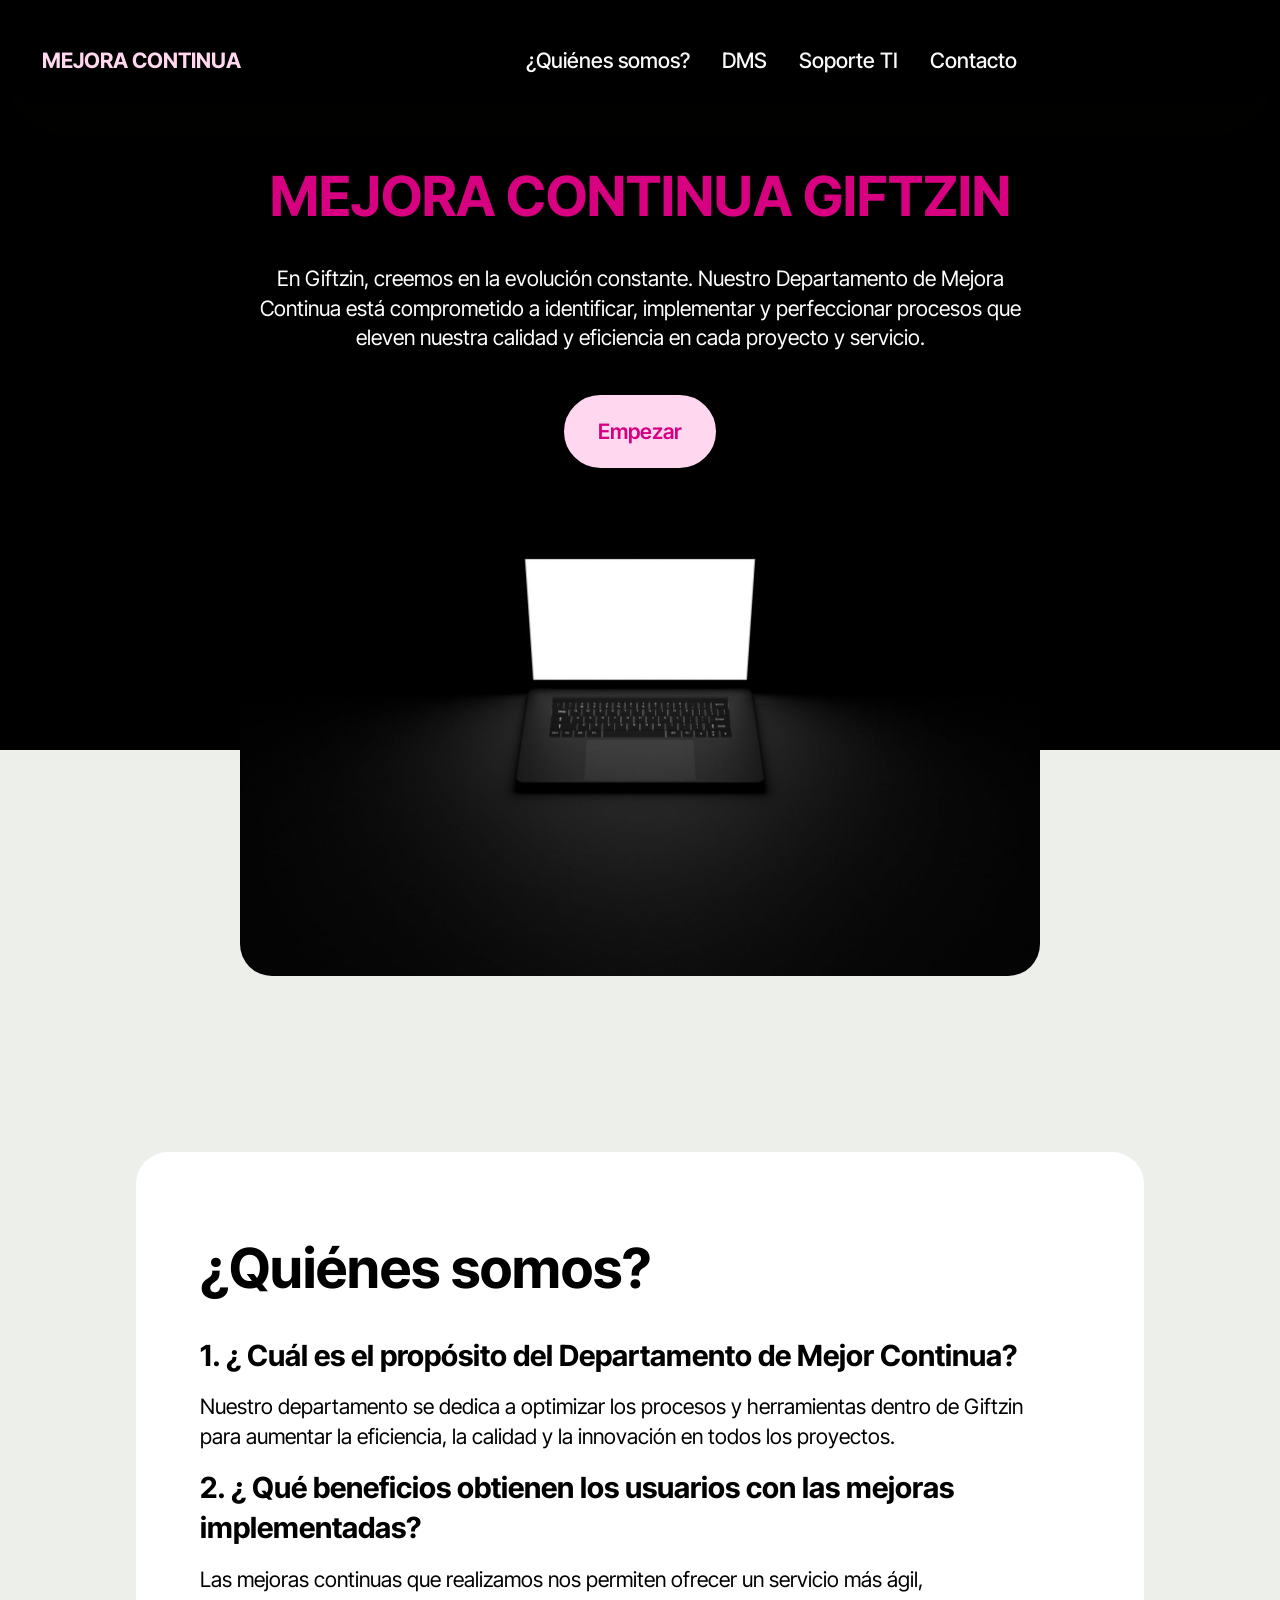
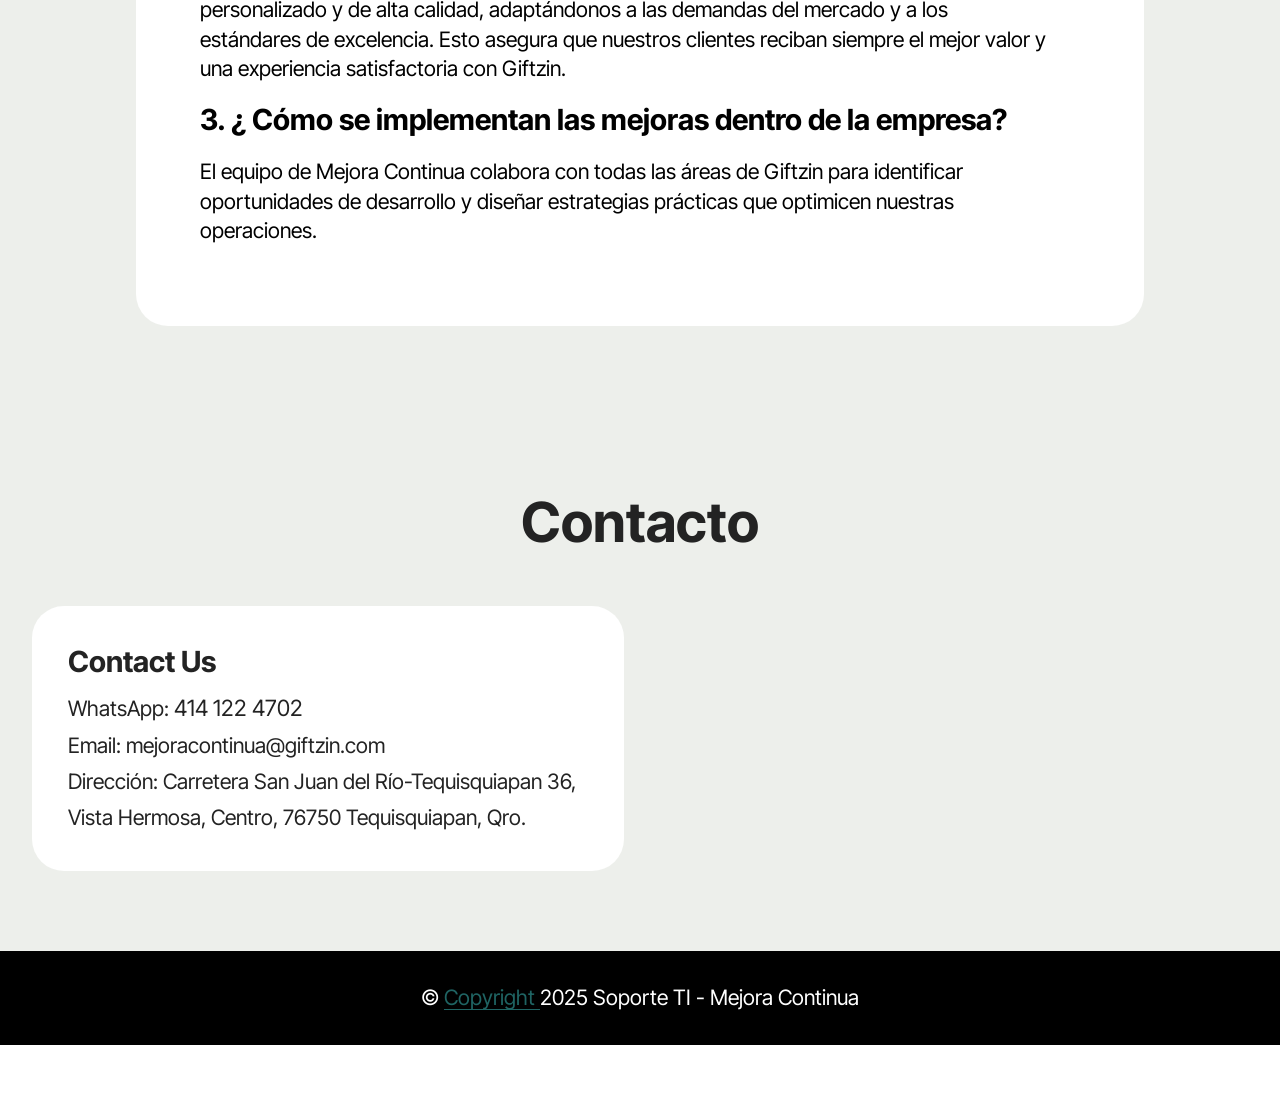
==== index.html @ eb648dbc "create github pages" ====
<!DOCTYPE html>
<html  >
<head>
  <!-- Site made with Mobirise Website Builder v5.9.18, https://mobirise.com -->
  <meta charset="UTF-8">
  <meta http-equiv="X-UA-Compatible" content="IE=edge">
  <meta name="generator" content="Mobirise v5.9.18, mobirise.com">
  <meta name="viewport" content="width=device-width, initial-scale=1, minimum-scale=1">
  <link rel="shortcut icon" href="assets/images/logos-128x128.png" type="image/x-icon">
  <meta name="description" content="">
  
  
  <title>MEJORA CONTINUA GIFTZIN</title>
  <link rel="stylesheet" href="assets/web/assets/mobirise-icons2/mobirise2.css">
  <link rel="stylesheet" href="assets/bootstrap/css/bootstrap.min.css">
  <link rel="stylesheet" href="assets/bootstrap/css/bootstrap-grid.min.css">
  <link rel="stylesheet" href="assets/bootstrap/css/bootstrap-reboot.min.css">
  <link rel="stylesheet" href="assets/animatecss/animate.css">
  <link rel="stylesheet" href="assets/dropdown/css/style.css">
  <link rel="stylesheet" href="assets/theme/css/style.css">
  <link rel="preload" href="https://fonts.googleapis.com/css?family=Inter+Tight:100,200,300,400,500,600,700,800,900,100i,200i,300i,400i,500i,600i,700i,800i,900i&display=swap" as="style" onload="this.onload=null;this.rel='stylesheet'">
  <noscript><link rel="stylesheet" href="https://fonts.googleapis.com/css?family=Inter+Tight:100,200,300,400,500,600,700,800,900,100i,200i,300i,400i,500i,600i,700i,800i,900i&display=swap"></noscript>
  <link rel="preload" as="style" href="assets/mobirise/css/mbr-additional.css?v=BAjjMp"><link rel="stylesheet" href="assets/mobirise/css/mbr-additional.css?v=BAjjMp" type="text/css">

  
  
  
</head>
<body>
  
  <section data-bs-version="5.1" class="menu menu1 cid-upVINcg5N7" once="menu" id="menu01-0">
	

	<nav class="navbar navbar-dropdown navbar-fixed-top navbar-expand-lg">
		<div class="container">
			<div class="navbar-brand">
				
				<span class="navbar-caption-wrap"><a class="navbar-caption text-secondary display-4">MEJORA CONTINUA</a></span>
			</div>
			<button class="navbar-toggler" type="button" data-toggle="collapse" data-bs-toggle="collapse" data-target="#navbarSupportedContent" data-bs-target="#navbarSupportedContent" aria-controls="navbarNavAltMarkup" aria-expanded="false" aria-label="Toggle navigation">
				<div class="hamburger">
					<span></span>
					<span></span>
					<span></span>
					<span></span>
				</div>
			</button>
			<div class="collapse navbar-collapse" id="navbarSupportedContent">
				<ul class="navbar-nav nav-dropdown nav-right" data-app-modern-menu="true"><li class="nav-item"><a class="nav-link link text-white text-primary show display-4" href="index.html#article07-n" aria-expanded="true">¿Quiénes somos?</a></li><li class="nav-item"><a class="nav-link link text-white display-4" href="https://mobiri.se" aria-expanded="false">DMS</a></li><li class="nav-item"><a class="nav-link link text-white show display-4" href="https://mobiri.se" aria-expanded="true">Soporte TI</a></li><li class="nav-item"><a class="nav-link link show text-white text-primary display-4" href="index.html#contacts02-l">Contacto</a></li></ul>
				
				
			</div>
		</div>
	</nav>
</section>

<section data-bs-version="5.1" class="header5 cid-urRnOJHcRQ" id="header05-k">
	

	
	
	<div class="topbg"></div>
	<div class="align-center container-fluid">
		<div class="row justify-content-center">
			<div class="col-md-12 content-head">
				<h1 class="mbr-section-title mbr-fonts-style mb-4 display-2"><strong>MEJORA CONTINUA GIFTZIN</strong></h1>
				<p class="mbr-text mbr-fonts-style mb-4 display-7">En Giftzin, creemos en la evolución constante. Nuestro Departamento de Mejora Continua está comprometido a identificar, implementar y perfeccionar procesos que eleven nuestra calidad y eficiencia en cada proyecto y servicio.<br></p>
				<div class="mbr-section-btn mt-3"><a class="btn btn-secondary display-7" href="https://mobiri.se">Empezar</a></div>
			</div>
		</div>
		<div class="row mt-5 justify-content-center">
			<div class="col-12 col-lg-8">
				<img src="assets/images/mbr-1604x902.jpg" alt="Mobirise Website Builder" title="">
			</div>
		</div>
	</div>
</section>

<section data-bs-version="5.1" class="article07 cid-uG0cU03Qhp" id="article07-n">
  

  
  
  <div class="container">
    <div class="row justify-content-center">
      <div class="card col-md-12 col-lg-10">
        <div class="card-wrapper">
          <h3 class="card-title mbr-fonts-style mbr-white mt-3 mb-4 display-2">
            <strong>¿Quiénes somos?</strong></h3>
          <div class="row card-box align-left">
            <div class="item features-without-image col-12">
              <div class="item-wrapper">
                <h4 class="mbr-section-subtitle mbr-fonts-style mb-3 display-5">
                  <strong>1. ¿ Cuál es el propósito del Departamento de Mejor Continua?</strong></h4>
                <p class="mbr-text mbr-fonts-style display-7">
                  Nuestro departamento se dedica a optimizar los procesos y herramientas dentro de Giftzin para aumentar la eficiencia, la calidad y la innovación en todos los proyectos.
                </p>
              </div>
            </div>
            <div class="item features-without-image col-12">
              <div class="item-wrapper">
                <h4 class="mbr-section-subtitle mbr-fonts-style mb-3 display-5">
                  <strong>2. ¿ Qué beneficios obtienen los usuarios con las mejoras implementadas?</strong></h4>
                <p class="mbr-text mbr-fonts-style display-7">
                  Las mejoras continuas que realizamos nos permiten ofrecer un servicio más ágil, personalizado y de alta calidad, adaptándonos a las demandas del mercado y a los estándares de excelencia. Esto asegura que nuestros clientes reciban siempre el mejor valor y una experiencia satisfactoria con Giftzin.
                </p>
              </div>
            </div>
            <div class="item features-without-image col-12">
              <div class="item-wrapper">
                <h4 class="mbr-section-subtitle mbr-fonts-style mb-3 display-5">
                  <strong>3. ¿ Cómo se implementan las mejoras dentro de la empresa?</strong></h4>
                <p class="mbr-text mbr-fonts-style display-7">
                  El equipo de Mejora Continua colabora con todas las áreas de Giftzin para identificar oportunidades de desarrollo y diseñar estrategias prácticas que optimicen nuestras operaciones.
                </p>
              </div>
            </div>
            
          </div>
          
        </div>
      </div>
    </div>
  </div>
</section>

<section data-bs-version="5.1" class="contacts02 map1 cid-uFVYTq3j11" id="contacts02-l">

    

    
    <div class="container">
        <div class="row justify-content-center">
            <div class="col-12 content-head">
                <div class="mbr-section-head mb-5">
                    <h3 class="mbr-section-title mbr-fonts-style align-center mb-0 display-2">
                        <strong>Contacto</strong></h3>
                    
                </div>
            </div>
        </div>
        <div class="row justify-content-center">
            <div class="card col-12 col-md-12 col-lg-6">
                <div class="card-wrapper">
                    <div class="text-wrapper">
                        <h5 class="cardTitle mbr-fonts-style mb-2 display-5">
                            <strong>Contact Us</strong>
                        </h5>
                        <ul class="list mbr-fonts-style display-7">
                            <li class="mbr-text item-wrap">WhatsApp: <span style="font-size: 1.4rem;">414 122 4702</span></li>
                            <li class="mbr-text item-wrap">Email: mejoracontinua@giftzin.com</li>
                            <li class="mbr-text item-wrap">Dirección: Carretera San Juan del Río-Tequisquiapan 36, Vista Hermosa, Centro, 76750 Tequisquiapan, Qro.</li>
                        </ul>
                    </div>
                </div>
            </div>
            <div class="map-wrapper col-md-12 col-lg-6">
                <div class="google-map"><iframe frameborder="0" style="border:0" src="https://www.google.com/maps/embed?pb=!1m18!1m12!1m3!1d3736.74459781163!2d-99.9010287!3d20.5166936!2m3!1f0!2f0!3f0!3m2!1i1024!2i768!4f13.1!3m3!1m2!1s0x85d39e021221fbdf%3A0xa423d6a7bac701ab!2sGiftzin%20Home!5e0!3m2!1ses!2smx!4v1742487984937!5m2!1ses!2smx" allowfullscreen=""></iframe></div>
            </div>
        </div>
    </div>
</section>

<section data-bs-version="5.1" class="footer4 cid-upVTVTk653" once="footers" id="footer04-a">

    

    

    <div class="container">
        <div class="media-container-row align-center mbr-white">
            <div class="col-12">
                <p class="mbr-text mb-0 mbr-fonts-style display-7">
                    © <em><a href="https://alejandronetaleex.github.io/" class="text-primary" target="_blank">Copyright </a></em>2025 Soporte TI - Mejora Continua</p>
            </div>
        </div>
    </div>
</section><section class="display-7" style="padding: 0;align-items: center;justify-content: center;flex-wrap: wrap;    align-content: center;display: flex;position: relative;height: 4rem;"><a href="https://mobiri.se/3147832" style="flex: 1 1;height: 4rem;position: absolute;width: 100%;z-index: 1;"><img alt="" style="height: 4rem;" src="[data-uri]"></a><p style="margin: 0;text-align: center;" class="display-7">&#8204;</p><a style="z-index:1" href="https://mobirise.com"> Website Building Software</a></section><script src="assets/bootstrap/js/bootstrap.bundle.min.js"></script>  <script src="assets/smoothscroll/smooth-scroll.js"></script>  <script src="assets/ytplayer/index.js"></script>  <script src="assets/dropdown/js/navbar-dropdown.js"></script>  <script src="assets/theme/js/script.js"></script>  
  
  
 <div id="scrollToTop" class="scrollToTop mbr-arrow-up"><a style="text-align: center;"><i class="mbr-arrow-up-icon mbr-arrow-up-icon-cm cm-icon cm-icon-smallarrow-up"></i></a></div>
    <input name="animation" type="hidden">
  </body>
</html>
---- assets/web/assets/mobirise-icons2/mobirise2.css ----
@font-face {
  font-family: 'Moririse2';
  font-display: swap;
  src:  url('mobirise2.eot?f2bix4');
  src:  url('mobirise2.eot?f2bix4#iefix') format('embedded-opentype'),
    url('mobirise2.ttf?f2bix4') format('truetype'),
    url('mobirise2.woff?f2bix4') format('woff'),
    url('mobirise2.svg?f2bix4#mobirise2') format('svg');
  font-weight: normal;
  font-style: normal;
}

[class^="mobi-"], [class*=" mobi-"] {
  /* use !important to prevent issues with browser extensions that change fonts */
  font-family: 'Moririse2' !important;
  speak: none;
  font-style: normal;
  font-weight: normal;
  font-variant: normal;
  text-transform: none;
  line-height: 1;

  /* Better Font Rendering =========== */
  -webkit-font-smoothing: antialiased;
  -moz-osx-font-smoothing: grayscale;
}

.mobi-mbri-add-submenu:before {
  content: "\e900";
}
.mobi-mbri-alert:before {
  content: "\e901";
}
.mobi-mbri-align-center:before {
  content: "\e902";
}
.mobi-mbri-align-justify:before {
  content: "\e903";
}
.mobi-mbri-align-left:before {
  content: "\e904";
}
.mobi-mbri-align-right:before {
  content: "\e905";
}
.mobi-mbri-android:before {
  content: "\e906";
}
.mobi-mbri-apple:before {
  content: "\e907";
}
.mobi-mbri-arrow-down:before {
  content: "\e908";
}
.mobi-mbri-arrow-next:before {
  content: "\e909";
}
.mobi-mbri-arrow-prev:before {
  content: "\e90a";
}
.mobi-mbri-arrow-up:before {
  content: "\e90b";
}
.mobi-mbri-bold:before {
  content: "\e90c";
}
.mobi-mbri-bookmark:before {
  content: "\e90d";
}
.mobi-mbri-bootstrap:before {
  content: "\e90e";
}
.mobi-mbri-briefcase:before {
  content: "\e90f";
}
.mobi-mbri-browse:before {
  content: "\e910";
}
.mobi-mbri-bulleted-list:before {
  content: "\e911";
}
.mobi-mbri-calendar:before {
  content: "\e912";
}
.mobi-mbri-camera:before {
  content: "\e913";
}
.mobi-mbri-cart-add:before {
  content: "\e914";
}
.mobi-mbri-cart-full:before {
  content: "\e915";
}
.mobi-mbri-cash:before {
  content: "\e916";
}
.mobi-mbri-change-style:before {
  content: "\e917";
}
.mobi-mbri-chat:before {
  content: "\e918";
}
.mobi-mbri-clock:before {
  content: "\e919";
}
.mobi-mbri-close:before {
  content: "\e91a";
}
.mobi-mbri-cloud:before {
  content: "\e91b";
}
.mobi-mbri-code:before {
  content: "\e91c";
}
.mobi-mbri-contact-form:before {
  content: "\e91d";
}
.mobi-mbri-credit-card:before {
  content: "\e91e";
}
.mobi-mbri-cursor-click:before {
  content: "\e91f";
}
.mobi-mbri-cust-feedback:before {
  content: "\e920";
}
.mobi-mbri-database:before {
  content: "\e921";
}
.mobi-mbri-delivery:before {
  content: "\e922";
}
.mobi-mbri-desktop:before {
  content: "\e923";
}
.mobi-mbri-devices:before {
  content: "\e924";
}
.mobi-mbri-down:before {
  content: "\e925";
}
.mobi-mbri-download-2:before {
  content: "\e926";
}
.mobi-mbri-download:before {
  content: "\e927";
}
.mobi-mbri-drag-n-drop-2:before {
  content: "\e928";
}
.mobi-mbri-drag-n-drop:before {
  content: "\e929";
}
.mobi-mbri-edit-2:before {
  content: "\e92a";
}
.mobi-mbri-edit:before {
  content: "\e92b";
}
.mobi-mbri-error:before {
  content: "\e92c";
}
.mobi-mbri-extension:before {
  content: "\e92d";
}
.mobi-mbri-features:before {
  content: "\e92e";
}
.mobi-mbri-file:before {
  content: "\e92f";
}
.mobi-mbri-flag:before {
  content: "\e930";
}
.mobi-mbri-folder:before {
  content: "\e931";
}
.mobi-mbri-gift:before {
  content: "\e932";
}
.mobi-mbri-github:before {
  content: "\e933";
}
.mobi-mbri-globe-2:before {
  content: "\e934";
}
.mobi-mbri-globe:before {
  content: "\e935";
}
.mobi-mbri-growing-chart:before {
  content: "\e936";
}
.mobi-mbri-hearth:before {
  content: "\e937";
}
.mobi-mbri-help:before {
  content: "\e938";
}
.mobi-mbri-home:before {
  content: "\e939";
}
.mobi-mbri-hot-cup:before {
  content: "\e93a";
}
.mobi-mbri-idea:before {
  content: "\e93b";
}
.mobi-mbri-image-gallery:before {
  content: "\e93c";
}
.mobi-mbri-image-slider:before {
  content: "\e93d";
}
.mobi-mbri-info:before {
  content: "\e93e";
}
.mobi-mbri-italic:before {
  content: "\e93f";
}
.mobi-mbri-key:before {
  content: "\e940";
}
.mobi-mbri-laptop:before {
  content: "\e941";
}
.mobi-mbri-layers:before {
  content: "\e942";
}
.mobi-mbri-left-right:before {
  content: "\e943";
}
.mobi-mbri-left:before {
  content: "\e944";
}
.mobi-mbri-letter:before {
  content: "\e945";
}
.mobi-mbri-like:before {
  content: "\e946";
}
.mobi-mbri-link:before {
  content: "\e947";
}
.mobi-mbri-lock:before {
  content: "\e948";
}
.mobi-mbri-login:before {
  content: "\e949";
}
.mobi-mbri-logout:before {
  content: "\e94a";
}
.mobi-mbri-magic-stick:before {
  content: "\e94b";
}
.mobi-mbri-map-pin:before {
  content: "\e94c";
}
.mobi-mbri-menu:before {
  content: "\e94d";
}
.mobi-mbri-mobile-2:before {
  content: "\e94e";
}
.mobi-mbri-mobile-horizontal:before {
  content: "\e94f";
}
.mobi-mbri-mobile:before {
  content: "\e950";
}
.mobi-mbri-mobirise:before {
  content: "\e951";
}
.mobi-mbri-more-horizontal:before {
  content: "\e952";
}
.mobi-mbri-more-vertical:before {
  content: "\e953";
}
.mobi-mbri-music:before {
  content: "\e954";
}
.mobi-mbri-new-file:before {
  content: "\e955";
}
.mobi-mbri-numbered-list:before {
  content: "\e956";
}
.mobi-mbri-opened-folder:before {
  content: "\e957";
}
.mobi-mbri-pages:before {
  content: "\e958";
}
.mobi-mbri-paper-plane:before {
  content: "\e959";
}
.mobi-mbri-paperclip:before {
  content: "\e95a";
}
.mobi-mbri-phone:before {
  content: "\e95b";
}
.mobi-mbri-photo:before {
  content: "\e95c";
}
.mobi-mbri-photos:before {
  content: "\e95d";
}
.mobi-mbri-pin:before {
  content: "\e95e";
}
.mobi-mbri-play:before {
  content: "\e95f";
}
.mobi-mbri-plus:before {
  content: "\e960";
}
.mobi-mbri-preview:before {
  content: "\e961";
}
.mobi-mbri-print:before {
  content: "\e962";
}
.mobi-mbri-protect:before {
  content: "\e963";
}
.mobi-mbri-question:before {
  content: "\e964";
}
.mobi-mbri-quote-left:before {
  content: "\e965";
}
.mobi-mbri-quote-right:before {
  content: "\e966";
}
.mobi-mbri-redo:before {
  content: "\e967";
}
.mobi-mbri-refresh:before {
  content: "\e968";
}
.mobi-mbri-responsive-2:before {
  content: "\e969";
}
.mobi-mbri-responsive:before {
  content: "\e96a";
}
.mobi-mbri-right:before {
  content: "\e96b";
}
.mobi-mbri-rocket:before {
  content: "\e96c";
}
.mobi-mbri-sad-face:before {
  content: "\e96d";
}
.mobi-mbri-sale:before {
  content: "\e96e";
}
.mobi-mbri-save:before {
  content: "\e96f";
}
.mobi-mbri-search:before {
  content: "\e970";
}
.mobi-mbri-setting-2:before {
  content: "\e971";
}
.mobi-mbri-setting-3:before {
  content: "\e972";
}
.mobi-mbri-setting:before {
  content: "\e973";
}
.mobi-mbri-share:before {
  content: "\e974";
}
.mobi-mbri-shopping-bag:before {
  content: "\e975";
}
.mobi-mbri-shopping-basket:before {
  content: "\e976";
}
.mobi-mbri-shopping-cart:before {
  content: "\e977";
}
.mobi-mbri-sites:before {
  content: "\e978";
}
.mobi-mbri-smile-face:before {
  content: "\e979";
}
.mobi-mbri-speed:before {
  content: "\e97a";
}
.mobi-mbri-star:before {
  content: "\e97b";
}
.mobi-mbri-success:before {
  content: "\e97c";
}
.mobi-mbri-sun:before {
  content: "\e97d";
}
.mobi-mbri-sun2:before {
  content: "\e97e";
}
.mobi-mbri-tablet-vertical:before {
  content: "\e97f";
}
.mobi-mbri-tablet:before {
  content: "\e980";
}
.mobi-mbri-target:before {
  content: "\e981";
}
.mobi-mbri-timer:before {
  content: "\e982";
}
.mobi-mbri-to-ftp:before {
  content: "\e983";
}
.mobi-mbri-to-local-drive:before {
  content: "\e984";
}
.mobi-mbri-touch-swipe:before {
  content: "\e985";
}
.mobi-mbri-touch:before {
  content: "\e986";
}
.mobi-mbri-trash:before {
  content: "\e987";
}
.mobi-mbri-underline:before {
  content: "\e988";
}
.mobi-mbri-undo:before {
  content: "\e989";
}
.mobi-mbri-unlink:before {
  content: "\e98a";
}
.mobi-mbri-unlock:before {
  content: "\e98b";
}
.mobi-mbri-up-down:before {
  content: "\e98c";
}
.mobi-mbri-up:before {
  content: "\e98d";
}
.mobi-mbri-update:before {
  content: "\e98e";
}
.mobi-mbri-upload-2:before {
  content: "\e98f";
}
.mobi-mbri-upload:before {
  content: "\e990";
}
.mobi-mbri-user-2:before {
  content: "\e991";
}
.mobi-mbri-user:before {
  content: "\e992";
}
.mobi-mbri-users:before {
  content: "\e993";
}
.mobi-mbri-video-play:before {
  content: "\e994";
}
.mobi-mbri-video:before {
  content: "\e995";
}
.mobi-mbri-watch:before {
  content: "\e996";
}
.mobi-mbri-website-theme-2:before {
  content: "\e997";
}
.mobi-mbri-website-theme:before {
  content: "\e998";
}
.mobi-mbri-wifi:before {
  content: "\e999";
}
.mobi-mbri-windows:before {
  content: "\e99a";
}
.mobi-mbri-zoom-in:before {
  content: "\e99b";
}
.mobi-mbri-zoom-out:before {
  content: "\e99c";
}
---- assets/dropdown/css/style.css ----
.navbar-dropdown {
  left: 0;
  padding: 0;
  position: absolute;
  right: 0;
  top: 0;
  transition: all 0.45s ease;
  z-index: 1030;
  background: #282828; }
  .navbar-dropdown .navbar-logo {
    margin-right: 0.8rem;
    transition: margin 0.3s ease-in-out;
    vertical-align: middle; }
    .navbar-dropdown .navbar-logo img {
      height: 3.125rem;
      transition: all 0.3s ease-in-out; }
    .navbar-dropdown .navbar-logo.mbr-iconfont {
      font-size: 3.125rem;
      line-height: 3.125rem; }
  .navbar-dropdown .navbar-caption {
    font-weight: 700;
    white-space: normal;
    vertical-align: -4px;
    line-height: 3.125rem !important; }
    .navbar-dropdown .navbar-caption, .navbar-dropdown .navbar-caption:hover {
      color: inherit;
      text-decoration: none; }
  .navbar-dropdown .mbr-iconfont + .navbar-caption {
    vertical-align: -1px; }
  .navbar-dropdown.navbar-fixed-top {
    position: fixed; }
  .navbar-dropdown .navbar-brand span {
    vertical-align: -4px; }
  .navbar-dropdown.bg-color.transparent {
    background: none; }
  .navbar-dropdown.navbar-short .navbar-brand {
    padding: 0.625rem 0; }
    .navbar-dropdown.navbar-short .navbar-brand span {
      vertical-align: -1px; }
  .navbar-dropdown.navbar-short .navbar-caption {
    line-height: 2.375rem !important;
    vertical-align: -2px; }
  .navbar-dropdown.navbar-short .navbar-logo {
    margin-right: 0.5rem; }
    .navbar-dropdown.navbar-short .navbar-logo img {
      height: 2.375rem; }
    .navbar-dropdown.navbar-short .navbar-logo.mbr-iconfont {
      font-size: 2.375rem;
      line-height: 2.375rem; }
  .navbar-dropdown.navbar-short .mbr-table-cell {
    height: 3.625rem; }
  .navbar-dropdown .navbar-close {
    left: 0.6875rem;
    position: fixed;
    top: 0.75rem;
    z-index: 1000; }
  .navbar-dropdown .hamburger-icon {
    content: "";
    display: inline-block;
    vertical-align: middle;
    width: 16px;
    -webkit-box-shadow: 0 -6px 0 1px #282828,0 0 0 1px #282828,0 6px 0 1px #282828;
    -moz-box-shadow: 0 -6px 0 1px #282828,0 0 0 1px #282828,0 6px 0 1px #282828;
    box-shadow: 0 -6px 0 1px #282828,0 0 0 1px #282828,0 6px 0 1px #282828; }

.dropdown-menu .dropdown-toggle[data-toggle="dropdown-submenu"]::after {
  border-bottom: 0.35em solid transparent;
  border-left: 0.35em solid;
  border-right: 0;
  border-top: 0.35em solid transparent;
  margin-left: 0.3rem; }

.dropdown-menu .dropdown-item:focus {
  outline: 0; }

.nav-dropdown {
  font-size: 0.75rem;
  font-weight: 500;
  height: auto !important; }
  .nav-dropdown .nav-btn {
    padding-left: 1rem; }
  .nav-dropdown .link {
    margin: .667em 1.667em;
    font-weight: 500;
    padding: 0;
    transition: color .2s ease-in-out; }
    .nav-dropdown .link.dropdown-toggle {
      margin-right: 2.583em; }
      .nav-dropdown .link.dropdown-toggle::after {
        margin-left: .25rem;
        border-top: 0.35em solid;
        border-right: 0.35em solid transparent;
        border-left: 0.35em solid transparent;
        border-bottom: 0; }
      .nav-dropdown .link.dropdown-toggle[aria-expanded="true"] {
        margin: 0;
        padding: 0.667em 3.263em  0.667em 1.667em; }
  .nav-dropdown .link::after,
  .nav-dropdown .dropdown-item::after {
    color: inherit; }
  .nav-dropdown .btn {
    font-size: 0.75rem;
    font-weight: 700;
    letter-spacing: 0;
    margin-bottom: 0;
    padding-left: 1.25rem;
    padding-right: 1.25rem; }
  .nav-dropdown .dropdown-menu {
    border-radius: 0;
    border: 0;
    left: 0;
    margin: 0;
    padding-bottom: 1.25rem;
    padding-top: 1.25rem;
    position: relative; }
  .nav-dropdown .dropdown-submenu {
    margin-left: 0.125rem;
    top: 0; }
  .nav-dropdown .dropdown-item {
    font-weight: 500;
    line-height: 2;
    padding: 0.3846em 4.615em 0.3846em 1.5385em;
    position: relative;
    transition: color .2s ease-in-out, background-color .2s ease-in-out; }
    .nav-dropdown .dropdown-item::after {
      margin-top: -0.3077em;
      position: absolute;
      right: 1.1538em;
      top: 50%; }
    .nav-dropdown .dropdown-item:focus, .nav-dropdown .dropdown-item:hover {
      background: none; }

@media (max-width: 767px) {
  .nav-dropdown.navbar-toggleable-sm {
    bottom: 0;
    display: none;
    left: 0;
    overflow-x: hidden;
    position: fixed;
    top: 0;
    transform: translateX(-100%);
    -ms-transform: translateX(-100%);
    -webkit-transform: translateX(-100%);
    width: 18.75rem;
    z-index: 999; } }
.nav-dropdown.navbar-toggleable-xl {
  bottom: 0;
  display: none;
  left: 0;
  overflow-x: hidden;
  position: fixed;
  top: 0;
  transform: translateX(-100%);
  -ms-transform: translateX(-100%);
  -webkit-transform: translateX(-100%);
  width: 18.75rem;
  z-index: 999; }

.nav-dropdown-sm {
  display: block !important;
  overflow-x: hidden;
  overflow: auto;
  padding-top: 3.875rem; }
  .nav-dropdown-sm::after {
    content: "";
    display: block;
    height: 3rem;
    width: 100%; }
  .nav-dropdown-sm.collapse.in ~ .navbar-close {
    display: block !important; }
  .nav-dropdown-sm.collapsing, .nav-dropdown-sm.collapse.in {
    transform: translateX(0);
    -ms-transform: translateX(0);
    -webkit-transform: translateX(0);
    transition: all 0.25s ease-out;
    -webkit-transition: all 0.25s ease-out;
    background: #282828; }
  .nav-dropdown-sm.collapsing[aria-expanded="false"] {
    transform: translateX(-100%);
    -ms-transform: translateX(-100%);
    -webkit-transform: translateX(-100%); }
  .nav-dropdown-sm .nav-item {
    display: block;
    margin-left: 0 !important;
    padding-left: 0; }
  .nav-dropdown-sm .link,
  .nav-dropdown-sm .dropdown-item {
    border-top: 1px dotted rgba(255, 255, 255, 0.1);
    font-size: 0.8125rem;
    line-height: 1.6;
    margin: 0 !important;
    padding: 0.875rem 2.4rem 0.875rem 1.5625rem !important;
    position: relative;
    white-space: normal; }
    .nav-dropdown-sm .link:focus, .nav-dropdown-sm .link:hover,
    .nav-dropdown-sm .dropdown-item:focus,
    .nav-dropdown-sm .dropdown-item:hover {
      background: rgba(0, 0, 0, 0.2) !important;
      color: #c0a375; }
  .nav-dropdown-sm .nav-btn {
    position: relative;
    padding: 1.5625rem 1.5625rem 0 1.5625rem; }
    .nav-dropdown-sm .nav-btn::before {
      border-top: 1px dotted rgba(255, 255, 255, 0.1);
      content: "";
      left: 0;
      position: absolute;
      top: 0;
      width: 100%; }
    .nav-dropdown-sm .nav-btn + .nav-btn {
      padding-top: 0.625rem; }
      .nav-dropdown-sm .nav-btn + .nav-btn::before {
        display: none; }
  .nav-dropdown-sm .btn {
    padding: 0.625rem 0; }
  .nav-dropdown-sm .dropdown-toggle[data-toggle="dropdown-submenu"]::after {
    margin-left: .25rem;
    border-top: 0.35em solid;
    border-right: 0.35em solid transparent;
    border-left: 0.35em solid transparent;
    border-bottom: 0; }
  .nav-dropdown-sm .dropdown-toggle[data-toggle="dropdown-submenu"][aria-expanded="true"]::after {
    border-top: 0;
    border-right: 0.35em solid transparent;
    border-left: 0.35em solid transparent;
    border-bottom: 0.35em solid; }
  .nav-dropdown-sm .dropdown-menu {
    margin: 0;
    padding: 0;
    position: relative;
    top: 0;
    left: 0;
    width: 100%;
    border: 0;
    float: none;
    border-radius: 0;
    background: none; }
  .nav-dropdown-sm .dropdown-submenu {
    left: 100%;
    margin-left: 0.125rem;
    margin-top: -1.25rem;
    top: 0; }

.navbar-toggleable-sm .nav-dropdown .dropdown-menu {
  position: absolute; }

.navbar-toggleable-sm .nav-dropdown .dropdown-submenu {
  left: 100%;
  margin-left: 0.125rem;
  margin-top: -1.25rem;
  top: 0; }

.navbar-toggleable-sm.opened .nav-dropdown .dropdown-menu {
  position: relative; }

.navbar-toggleable-sm.opened .nav-dropdown .dropdown-submenu {
  left: 0;
  margin-left: 00rem;
  margin-top: 0rem;
  top: 0; }

.is-builder .nav-dropdown.collapsing {
  transition: none !important; }
---- assets/theme/css/style.css ----
@charset "UTF-8";
section {
  background-color: #ffffff;
}

body {
  font-style: normal;
  line-height: 1.5;
  font-weight: 400;
  color: #232323;
  position: relative;
}

button {
  background-color: transparent;
  border-color: transparent;
}

.embla__button,
.carousel-control {
  background-color: #edefea !important;
  opacity: 0.8 !important;
  color: #464845 !important;
  border-color: #edefea !important;
}

.carousel .close,
.modalWindow .close {
  background-color: #edefea !important;
  color: #464845 !important;
  border-color: #edefea !important;
  opacity: 0.8 !important;
}

.carousel .close:hover,
.modalWindow .close:hover {
  opacity: 1 !important;
}

.carousel-indicators li {
  background-color: #edefea !important;
  border: 2px solid #464845 !important;
}

.carousel-indicators li:hover,
.carousel-indicators li:active {
  opacity: 0.8 !important;
}

.embla__button:hover,
.carousel-control:hover {
  background-color: #edefea !important;
  opacity: 1 !important;
}

.modalWindow-video-container {
  height: 80%;
}

section,
.container,
.container-fluid {
  position: relative;
  word-wrap: break-word;
}

a.mbr-iconfont:hover {
  text-decoration: none;
}

.article .lead p,
.article .lead ul,
.article .lead ol,
.article .lead pre,
.article .lead blockquote {
  margin-bottom: 0;
}

a {
  font-style: normal;
  font-weight: 400;
  cursor: pointer;
}
a, a:hover {
  text-decoration: none;
}

.mbr-section-title {
  font-style: normal;
  line-height: 1.3;
}

.mbr-section-subtitle {
  line-height: 1.3;
}

.mbr-text {
  font-style: normal;
  line-height: 1.7;
}

h1,
h2,
h3,
h4,
h5,
h6,
.display-1,
.display-2,
.display-4,
.display-5,
.display-7,
span,
p,
a {
  line-height: 1;
  word-break: break-word;
  word-wrap: break-word;
  font-weight: 400;
}

b,
strong {
  font-weight: bold;
}

input:-webkit-autofill, input:-webkit-autofill:hover, input:-webkit-autofill:focus, input:-webkit-autofill:active {
  transition-delay: 9999s;
  -webkit-transition-property: background-color, color;
  transition-property: background-color, color;
}

textarea[type=hidden] {
  display: none;
}

section {
  background-position: 50% 50%;
  background-repeat: no-repeat;
  background-size: cover;
}
section .mbr-background-video,
section .mbr-background-video-preview {
  position: absolute;
  bottom: 0;
  left: 0;
  right: 0;
  top: 0;
}

.hidden {
  visibility: hidden;
}

.mbr-z-index20 {
  z-index: 20;
}

/*! Base colors */
.mbr-white {
  color: #ffffff;
}

.mbr-black {
  color: #111111;
}

.mbr-bg-white {
  background-color: #ffffff;
}

.mbr-bg-black {
  background-color: #000000;
}

/*! Text-aligns */
.align-left {
  text-align: left;
}

.align-center {
  text-align: center;
}

.align-right {
  text-align: right;
}

/*! Font-weight  */
.mbr-light {
  font-weight: 300;
}

.mbr-regular {
  font-weight: 400;
}

.mbr-semibold {
  font-weight: 500;
}

.mbr-bold {
  font-weight: 700;
}

/*! Media  */
.media-content {
  flex-basis: 100%;
}

.media-container-row {
  display: flex;
  flex-direction: row;
  flex-wrap: wrap;
  justify-content: center;
  align-content: center;
  align-items: start;
}
.media-container-row .media-size-item {
  width: 400px;
}

.media-container-column {
  display: flex;
  flex-direction: column;
  flex-wrap: wrap;
  justify-content: center;
  align-content: center;
  align-items: stretch;
}
.media-container-column > * {
  width: 100%;
}

@media (min-width: 992px) {
  .media-container-row {
    flex-wrap: nowrap;
  }
}
figure {
  margin-bottom: 0;
  overflow: hidden;
}

figure[mbr-media-size] {
  transition: width 0.1s;
}

img,
iframe {
  display: block;
  width: 100%;
}

.card {
  background-color: transparent;
  border: none;
}

.card-box {
  width: 100%;
}

.card-img {
  text-align: center;
  flex-shrink: 0;
  -webkit-flex-shrink: 0;
}

.media {
  max-width: 100%;
  margin: 0 auto;
}

.mbr-figure {
  align-self: center;
}

.media-container > div {
  max-width: 100%;
}

.mbr-figure img,
.card-img img {
  width: 100%;
}

@media (max-width: 991px) {
  .media-size-item {
    width: auto !important;
  }
  .media {
    width: auto;
  }
  .mbr-figure {
    width: 100% !important;
  }
}
/*! Buttons */
.mbr-section-btn {
  margin-left: -0.6rem;
  margin-right: -0.6rem;
  font-size: 0;
}

.btn {
  font-weight: 600;
  border-width: 1px;
  font-style: normal;
  margin: 0.6rem 0.6rem;
  white-space: normal;
  transition: all 0.2s ease-in-out;
  display: inline-flex;
  align-items: center;
  justify-content: center;
  word-break: break-word;
}

.btn-sm {
  font-weight: 600;
  letter-spacing: 0px;
  transition: all 0.3s ease-in-out;
}

.btn-md {
  font-weight: 600;
  letter-spacing: 0px;
  transition: all 0.3s ease-in-out;
}

.btn-lg {
  font-weight: 600;
  letter-spacing: 0px;
  transition: all 0.3s ease-in-out;
}

.btn-form {
  margin: 0;
}
.btn-form:hover {
  cursor: pointer;
}

nav .mbr-section-btn {
  margin-left: 0rem;
  margin-right: 0rem;
}

/*! Btn icon margin */
.btn .mbr-iconfont,
.btn.btn-sm .mbr-iconfont {
  order: 1;
  cursor: pointer;
  margin-left: 0.5rem;
  vertical-align: sub;
}

.btn.btn-md .mbr-iconfont,
.btn.btn-md .mbr-iconfont {
  margin-left: 0.8rem;
}

.mbr-regular {
  font-weight: 400;
}

.mbr-semibold {
  font-weight: 500;
}

.mbr-bold {
  font-weight: 700;
}

[type=submit] {
  -webkit-appearance: none;
}

/*! Full-screen */
.mbr-fullscreen .mbr-overlay {
  min-height: 100vh;
}

.mbr-fullscreen {
  display: flex;
  display: -moz-flex;
  display: -ms-flex;
  display: -o-flex;
  align-items: center;
  min-height: 100vh;
  padding-top: 3rem;
  padding-bottom: 3rem;
}

/*! Map */
.map {
  height: 25rem;
  position: relative;
}
.map iframe {
  width: 100%;
  height: 100%;
}

/*! Scroll to top arrow */
.mbr-arrow-up {
  bottom: 25px;
  right: 90px;
  position: fixed;
  text-align: right;
  z-index: 5000;
  color: #ffffff;
  font-size: 22px;
}

.mbr-arrow-up a {
  background: rgba(0, 0, 0, 0.2);
  border-radius: 50%;
  color: #fff;
  display: inline-block;
  height: 60px;
  width: 60px;
  border: 2px solid #fff;
  outline-style: none !important;
  position: relative;
  text-decoration: none;
  transition: all 0.3s ease-in-out;
  cursor: pointer;
  text-align: center;
}
.mbr-arrow-up a:hover {
  background-color: rgba(0, 0, 0, 0.4);
}
.mbr-arrow-up a i {
  line-height: 60px;
}

.mbr-arrow-up-icon {
  display: block;
  color: #fff;
}

.mbr-arrow-up-icon::before {
  content: "›";
  display: inline-block;
  font-family: serif;
  font-size: 22px;
  line-height: 1;
  font-style: normal;
  position: relative;
  top: 6px;
  left: -4px;
  transform: rotate(-90deg);
}

/*! Arrow Down */
.mbr-arrow {
  position: absolute;
  bottom: 45px;
  left: 50%;
  width: 60px;
  height: 60px;
  cursor: pointer;
  background-color: rgba(80, 80, 80, 0.5);
  border-radius: 50%;
  transform: translateX(-50%);
}
@media (max-width: 767px) {
  .mbr-arrow {
    display: none;
  }
}
.mbr-arrow > a {
  display: inline-block;
  text-decoration: none;
  outline-style: none;
  animation: arrowdown 1.7s ease-in-out infinite;
  color: #ffffff;
}
.mbr-arrow > a > i {
  position: absolute;
  top: -2px;
  left: 15px;
  font-size: 2rem;
}

#scrollToTop a i::before {
  content: "";
  position: absolute;
  display: block;
  border-bottom: 2.5px solid #fff;
  border-left: 2.5px solid #fff;
  width: 27.8%;
  height: 27.8%;
  left: 50%;
  top: 51%;
  transform: translateY(-30%) translateX(-50%) rotate(135deg);
}

@keyframes arrowdown {
  0% {
    transform: translateY(0px);
  }
  50% {
    transform: translateY(-5px);
  }
  100% {
    transform: translateY(0px);
  }
}
@media (max-width: 500px) {
  .mbr-arrow-up {
    left: 0;
    right: 0;
    text-align: center;
  }
}
/*Gradients animation*/
@keyframes gradient-animation {
  from {
    background-position: 0% 100%;
    animation-timing-function: ease-in-out;
  }
  to {
    background-position: 100% 0%;
    animation-timing-function: ease-in-out;
  }
}
.bg-gradient {
  background-size: 200% 200%;
  animation: gradient-animation 5s infinite alternate;
  -webkit-animation: gradient-animation 5s infinite alternate;
}

.menu .navbar-brand {
  display: -webkit-flex;
}
.menu .navbar-brand span {
  display: flex;
  display: -webkit-flex;
}
.menu .navbar-brand .navbar-caption-wrap {
  display: -webkit-flex;
}
.menu .navbar-brand .navbar-logo img {
  display: -webkit-flex;
  width: auto;
}
@media (min-width: 768px) and (max-width: 991px) {
  .menu .navbar-toggleable-sm .navbar-nav {
    display: -ms-flexbox;
  }
}
@media (max-width: 991px) {
  .menu .navbar-collapse {
    max-height: 93.5vh;
  }
  .menu .navbar-collapse.show {
    overflow: auto;
  }
}
@media (min-width: 992px) {
  .menu .navbar-nav.nav-dropdown {
    display: -webkit-flex;
  }
  .menu .navbar-toggleable-sm .navbar-collapse {
    display: -webkit-flex !important;
  }
  .menu .collapsed .navbar-collapse {
    max-height: 93.5vh;
  }
  .menu .collapsed .navbar-collapse.show {
    overflow: auto;
  }
}
@media (max-width: 767px) {
  .menu .navbar-collapse {
    max-height: 80vh;
  }
}

.nav-link .mbr-iconfont {
  margin-right: 0.5rem;
}

.navbar {
  display: -webkit-flex;
  -webkit-flex-wrap: wrap;
  -webkit-align-items: center;
  -webkit-justify-content: space-between;
}

.navbar-collapse {
  -webkit-flex-basis: 100%;
  -webkit-flex-grow: 1;
  -webkit-align-items: center;
}

.nav-dropdown .link {
  padding: 0.667em 1.667em !important;
  margin: 0 !important;
}

.nav {
  display: -webkit-flex;
  -webkit-flex-wrap: wrap;
}

.row {
  display: -webkit-flex;
  -webkit-flex-wrap: wrap;
}

.justify-content-center {
  -webkit-justify-content: center;
}

.form-inline {
  display: -webkit-flex;
}

.card-wrapper {
  -webkit-flex: 1;
}

.carousel-control {
  z-index: 10;
  display: -webkit-flex;
}

.carousel-controls {
  display: -webkit-flex;
}

.media {
  display: -webkit-flex;
}

.form-group:focus {
  outline: none;
}

.jq-selectbox__select {
  padding: 7px 0;
  position: relative;
}

.jq-selectbox__dropdown {
  overflow: hidden;
  border-radius: 10px;
  position: absolute;
  top: 100%;
  left: 0 !important;
  width: 100% !important;
}

.jq-selectbox__trigger-arrow {
  right: 0;
  transform: translateY(-50%);
}

.jq-selectbox li {
  padding: 1.07em 0.5em;
}

input[type=range] {
  padding-left: 0 !important;
  padding-right: 0 !important;
}

.modal-dialog,
.modal-content {
  height: 100%;
}

.modal-dialog .carousel-inner {
  height: calc(100vh - 1.75rem);
}
@media (max-width: 575px) {
  .modal-dialog .carousel-inner {
    height: calc(100vh - 1rem);
  }
}

.carousel-item {
  text-align: center;
}

.carousel-item img {
  margin: auto;
}

.navbar-toggler {
  align-self: flex-start;
  padding: 0.25rem 0.75rem;
  font-size: 1.25rem;
  line-height: 1;
  background: transparent;
  border: 1px solid transparent;
  border-radius: 0.25rem;
}

.navbar-toggler:focus,
.navbar-toggler:hover {
  text-decoration: none;
  box-shadow: none;
}

.navbar-toggler-icon {
  display: inline-block;
  width: 1.5em;
  height: 1.5em;
  vertical-align: middle;
  content: "";
  background: no-repeat center center;
  background-size: 100% 100%;
}

.navbar-toggler-left {
  position: absolute;
  left: 1rem;
}

.navbar-toggler-right {
  position: absolute;
  right: 1rem;
}

.card-img {
  width: auto;
}

.menu .navbar.collapsed:not(.beta-menu) {
  flex-direction: column;
}

.carousel-item.active,
.carousel-item-next,
.carousel-item-prev {
  display: flex;
}

.note-air-layout .dropup .dropdown-menu,
.note-air-layout .navbar-fixed-bottom .dropdown .dropdown-menu {
  bottom: initial !important;
}

html,
body {
  height: auto;
  min-height: 100vh;
}

.dropup .dropdown-toggle::after {
  display: none;
}

.form-asterisk {
  font-family: initial;
  position: absolute;
  top: -2px;
  font-weight: normal;
}

.form-control-label {
  position: relative;
  cursor: pointer;
  margin-bottom: 0.357em;
  padding: 0;
}

.alert {
  color: #ffffff;
  border-radius: 0;
  border: 0;
  font-size: 1.1rem;
  line-height: 1.5;
  margin-bottom: 1.875rem;
  padding: 1.25rem;
  position: relative;
  text-align: center;
}
.alert.alert-form::after {
  background-color: inherit;
  bottom: -7px;
  content: "";
  display: block;
  height: 14px;
  left: 50%;
  margin-left: -7px;
  position: absolute;
  transform: rotate(45deg);
  width: 14px;
}

.form-control {
  background-color: #ffffff;
  background-clip: border-box;
  color: #232323;
  line-height: 1rem !important;
  height: auto;
  padding: 1.2rem 2rem;
  transition: border-color 0.25s ease 0s;
  border: 1px solid transparent !important;
  border-radius: 4px;
  box-shadow: rgba(0, 0, 0, 0.07) 0px 1px 1px 0px, rgba(0, 0, 0, 0.07) 0px 1px 3px 0px, rgba(0, 0, 0, 0.03) 0px 0px 0px 1px;
}
.form-active .form-control:invalid {
  border-color: red;
}

.row > * {
  padding-right: 1rem;
  padding-left: 1rem;
}

form .row {
  margin-left: -0.6rem;
  margin-right: -0.6rem;
}
form .row [class*=col] {
  padding-left: 0.6rem;
  padding-right: 0.6rem;
}

form .mbr-section-btn {
  padding-left: 0.6rem;
  padding-right: 0.6rem;
}

form .form-check-input {
  margin-top: 0.5;
}

textarea.form-control {
  line-height: 1.5rem !important;
}

.form-group {
  margin-bottom: 1.2rem;
}

.form-control,
form .btn {
  min-height: 48px;
}

.gdpr-block label span.textGDPR input[name=gdpr] {
  top: 7px;
}

.form-control:focus {
  box-shadow: none;
}

:focus {
  outline: none;
}

.mbr-overlay {
  background-color: #000;
  bottom: 0;
  left: 0;
  opacity: 0.5;
  position: absolute;
  right: 0;
  top: 0;
  z-index: 0;
  pointer-events: none;
}

blockquote {
  font-style: italic;
  padding: 3rem;
  font-size: 1.09rem;
  position: relative;
  border-left: 3px solid;
}

ul,
ol,
pre,
blockquote {
  margin-bottom: 2.3125rem;
}

.mt-4 {
  margin-top: 2rem !important;
}

.mb-4 {
  margin-bottom: 2rem !important;
}

.container,
.container-fluid {
  padding-left: 16px;
  padding-right: 16px;
}

.row {
  margin-left: -16px;
  margin-right: -16px;
}
.row > [class*=col] {
  padding-left: 16px;
  padding-right: 16px;
}

@media (min-width: 992px) {
  .container-fluid {
    padding-left: 32px;
    padding-right: 32px;
  }
}
@media (max-width: 991px) {
  .mbr-container {
    padding-left: 16px;
    padding-right: 16px;
  }
}
.app-video-wrapper > img {
  opacity: 1;
}

.app-video-wrapper {
  background: transparent;
}

.item {
  position: relative;
}

.dropdown-menu .dropdown-menu {
  left: 100%;
}

.dropdown-item + .dropdown-menu {
  display: none;
}

.dropdown-item:hover + .dropdown-menu,
.dropdown-menu:hover {
  display: block;
}

@media (min-aspect-ratio: 16/9) {
  .mbr-video-foreground {
    height: 300% !important;
    top: -100% !important;
  }
}
@media (max-aspect-ratio: 16/9) {
  .mbr-video-foreground {
    width: 300% !important;
    left: -100% !important;
  }
}.engine {
	position: absolute;
	text-indent: -2400px;
	text-align: center;
	padding: 0;
	top: 0;
	left: -2400px;
}
---- assets/mobirise/css/mbr-additional.css ----
.btn {
  border-width: 2px;
}
img,
.card-wrap,
.card-wrapper,
.video-wrapper,
.mbr-figure iframe,
.google-map iframe,
.slide-content,
.plan,
.card,
.item-wrapper {
  border-radius: 2rem !important;
}
.video-wrapper {
  overflow: hidden;
}
body {
  font-family: Inter Tight;
}
.display-1 {
  font-family: 'Inter Tight', sans-serif;
  font-size: 5rem;
  line-height: 1;
}
.display-1 > .mbr-iconfont {
  font-size: 6.25rem;
}
.display-2 {
  font-family: 'Inter Tight', sans-serif;
  font-size: 4rem;
  line-height: 1;
}
.display-2 > .mbr-iconfont {
  font-size: 5rem;
}
.display-4 {
  font-family: 'Inter Tight', sans-serif;
  font-size: 1.4rem;
  line-height: 1.5;
}
.display-4 > .mbr-iconfont {
  font-size: 1.75rem;
}
.display-5 {
  font-family: 'Inter Tight', sans-serif;
  font-size: 2rem;
  line-height: 1.5;
}
.display-5 > .mbr-iconfont {
  font-size: 2.5rem;
}
.display-7 {
  font-family: 'Inter Tight', sans-serif;
  font-size: 1.4rem;
  line-height: 1.3;
}
.display-7 > .mbr-iconfont {
  font-size: 1.75rem;
}
/* ---- Fluid typography for mobile devices ---- */
/* 1.4 - font scale ratio ( bootstrap == 1.42857 ) */
/* 100vw - current viewport width */
/* (48 - 20)  48 == 48rem == 768px, 20 == 20rem == 320px(minimal supported viewport) */
/* 0.65 - min scale variable, may vary */
@media (max-width: 992px) {
  .display-1 {
    font-size: 4rem;
  }
}
@media (max-width: 768px) {
  .display-1 {
    font-size: 3.5rem;
    font-size: calc( 2.4rem + (5 - 2.4) * ((100vw - 20rem) / (48 - 20)));
    line-height: calc( 1.1 * (2.4rem + (5 - 2.4) * ((100vw - 20rem) / (48 - 20))));
  }
  .display-2 {
    font-size: 3.2rem;
    font-size: calc( 2.05rem + (4 - 2.05) * ((100vw - 20rem) / (48 - 20)));
    line-height: calc( 1.3 * (2.05rem + (4 - 2.05) * ((100vw - 20rem) / (48 - 20))));
  }
  .display-4 {
    font-size: 1.12rem;
    font-size: calc( 1.14rem + (1.4 - 1.14) * ((100vw - 20rem) / (48 - 20)));
    line-height: calc( 1.4 * (1.14rem + (1.4 - 1.14) * ((100vw - 20rem) / (48 - 20))));
  }
  .display-5 {
    font-size: 1.6rem;
    font-size: calc( 1.35rem + (2 - 1.35) * ((100vw - 20rem) / (48 - 20)));
    line-height: calc( 1.4 * (1.35rem + (2 - 1.35) * ((100vw - 20rem) / (48 - 20))));
  }
  .display-7 {
    font-size: 1.12rem;
    font-size: calc( 1.14rem + (1.4 - 1.14) * ((100vw - 20rem) / (48 - 20)));
    line-height: calc( 1.4 * (1.14rem + (1.4 - 1.14) * ((100vw - 20rem) / (48 - 20))));
  }
}
@media (min-width: 992px) and (max-width: 1400px) {
  .display-1 {
    font-size: 3.5rem;
    font-size: calc( 2.4rem + (5 - 2.4) * ((100vw - 62rem) / (87 - 62)));
    line-height: calc( 1.1 * (2.4rem + (5 - 2.4) * ((100vw - 62rem) / (87 - 62))));
  }
  .display-2 {
    font-size: 3.2rem;
    font-size: calc( 2.05rem + (4 - 2.05) * ((100vw - 62rem) / (87 - 62)));
    line-height: calc( 1.3 * (2.05rem + (4 - 2.05) * ((100vw - 62rem) / (87 - 62))));
  }
  .display-4 {
    font-size: 1.12rem;
    font-size: calc( 1.14rem + (1.4 - 1.14) * ((100vw - 62rem) / (87 - 62)));
    line-height: calc( 1.4 * (1.14rem + (1.4 - 1.14) * ((100vw - 62rem) / (87 - 62))));
  }
  .display-5 {
    font-size: 1.6rem;
    font-size: calc( 1.35rem + (2 - 1.35) * ((100vw - 62rem) / (87 - 62)));
    line-height: calc( 1.4 * (1.35rem + (2 - 1.35) * ((100vw - 62rem) / (87 - 62))));
  }
  .display-7 {
    font-size: 1.12rem;
    font-size: calc( 1.14rem + (1.4 - 1.14) * ((100vw - 62rem) / (87 - 62)));
    line-height: calc( 1.4 * (1.14rem + (1.4 - 1.14) * ((100vw - 62rem) / (87 - 62))));
  }
}
/* Buttons */
.btn {
  padding: 1.25rem 2rem;
  border-radius: 4px;
}
@media (max-width: 767px) {
  .btn {
    padding: 0.75rem 1.5rem;
  }
}
.btn-sm {
  padding: 0.6rem 1.2rem;
  border-radius: 4px;
}
.btn-md {
  padding: 0.6rem 1.2rem;
  border-radius: 4px;
}
.btn-lg {
  padding: 1.25rem 2rem;
  border-radius: 4px;
}
.bg-primary {
  background-color: #1f6463 !important;
}
.bg-success {
  background-color: #3a341c !important;
}
.bg-info {
  background-color: #320707 !important;
}
.bg-warning {
  background-color: #a0e2e1 !important;
}
.bg-danger {
  background-color: #ffea64 !important;
}
.btn-primary,
.btn-primary:active {
  background-color: #1f6463 !important;
  border-color: #1f6463 !important;
  color: #ffffff !important;
  box-shadow: none;
}
.btn-primary:hover,
.btn-primary:focus,
.btn-primary.focus,
.btn-primary.active {
  color: inherit;
  background-color: #2b8b8a !important;
  border-color: #2b8b8a !important;
  box-shadow: none;
}
.btn-primary.disabled,
.btn-primary:disabled {
  color: #ffffff !important;
  background-color: #2b8b8a !important;
  border-color: #2b8b8a !important;
}
.btn-secondary,
.btn-secondary:active {
  background-color: #ffd7ef !important;
  border-color: #ffd7ef !important;
  color: #d70081 !important;
  box-shadow: none;
}
.btn-secondary:hover,
.btn-secondary:focus,
.btn-secondary.focus,
.btn-secondary.active {
  color: inherit;
  background-color: #ffffff !important;
  border-color: #ffffff !important;
  box-shadow: none;
}
.btn-secondary.disabled,
.btn-secondary:disabled {
  color: #d70081 !important;
  background-color: #ffffff !important;
  border-color: #ffffff !important;
}
.btn-info,
.btn-info:active {
  background-color: #320707 !important;
  border-color: #320707 !important;
  color: #ffffff !important;
  box-shadow: none;
}
.btn-info:hover,
.btn-info:focus,
.btn-info.focus,
.btn-info.active {
  color: inherit;
  background-color: #5f0d0d !important;
  border-color: #5f0d0d !important;
  box-shadow: none;
}
.btn-info.disabled,
.btn-info:disabled {
  color: #ffffff !important;
  background-color: #5f0d0d !important;
  border-color: #5f0d0d !important;
}
.btn-success,
.btn-success:active {
  background-color: #3a341c !important;
  border-color: #3a341c !important;
  color: #ffffff !important;
  box-shadow: none;
}
.btn-success:hover,
.btn-success:focus,
.btn-success.focus,
.btn-success.active {
  color: inherit;
  background-color: #5c532d !important;
  border-color: #5c532d !important;
  box-shadow: none;
}
.btn-success.disabled,
.btn-success:disabled {
  color: #ffffff !important;
  background-color: #5c532d !important;
  border-color: #5c532d !important;
}
.btn-warning,
.btn-warning:active {
  background-color: #a0e2e1 !important;
  border-color: #a0e2e1 !important;
  color: #1f6463 !important;
  box-shadow: none;
}
.btn-warning:hover,
.btn-warning:focus,
.btn-warning.focus,
.btn-warning.active {
  color: inherit;
  background-color: #c7eeed !important;
  border-color: #c7eeed !important;
  box-shadow: none;
}
.btn-warning.disabled,
.btn-warning:disabled {
  color: #1f6463 !important;
  background-color: #c7eeed !important;
  border-color: #c7eeed !important;
}
.btn-danger,
.btn-danger:active {
  background-color: #ffea64 !important;
  border-color: #ffea64 !important;
  color: #645600 !important;
  box-shadow: none;
}
.btn-danger:hover,
.btn-danger:focus,
.btn-danger.focus,
.btn-danger.active {
  color: inherit;
  background-color: #fff197 !important;
  border-color: #fff197 !important;
  box-shadow: none;
}
.btn-danger.disabled,
.btn-danger:disabled {
  color: #645600 !important;
  background-color: #fff197 !important;
  border-color: #fff197 !important;
}
.btn-white,
.btn-white:active {
  background-color: #eff0ec !important;
  border-color: #eff0ec !important;
  color: #757b62 !important;
  box-shadow: none;
}
.btn-white:hover,
.btn-white:focus,
.btn-white.focus,
.btn-white.active {
  color: inherit;
  background-color: #ffffff !important;
  border-color: #ffffff !important;
  box-shadow: none;
}
.btn-white.disabled,
.btn-white:disabled {
  color: #757b62 !important;
  background-color: #ffffff !important;
  border-color: #ffffff !important;
}
.btn-black,
.btn-black:active {
  background-color: #232323 !important;
  border-color: #232323 !important;
  color: #ffffff !important;
  box-shadow: none;
}
.btn-black:hover,
.btn-black:focus,
.btn-black.focus,
.btn-black.active {
  color: inherit;
  background-color: #3d3d3d !important;
  border-color: #3d3d3d !important;
  box-shadow: none;
}
.btn-black.disabled,
.btn-black:disabled {
  color: #ffffff !important;
  background-color: #3d3d3d !important;
  border-color: #3d3d3d !important;
}
.btn-primary-outline,
.btn-primary-outline:active {
  background-color: transparent !important;
  border-color: #1f6463;
  color: #1f6463;
}
.btn-primary-outline:hover,
.btn-primary-outline:focus,
.btn-primary-outline.focus,
.btn-primary-outline.active {
  color: #0a2221 !important;
  background-color: transparent !important;
  border-color: #0a2221 !important;
  box-shadow: none !important;
}
.btn-primary-outline.disabled,
.btn-primary-outline:disabled {
  color: #ffffff !important;
  background-color: #1f6463 !important;
  border-color: #1f6463 !important;
}
.btn-secondary-outline,
.btn-secondary-outline:active {
  background-color: transparent !important;
  border-color: #ffd7ef;
  color: #ffd7ef;
}
.btn-secondary-outline:hover,
.btn-secondary-outline:focus,
.btn-secondary-outline.focus,
.btn-secondary-outline.active {
  color: #ff80cc !important;
  background-color: transparent !important;
  border-color: #ff80cc !important;
  box-shadow: none !important;
}
.btn-secondary-outline.disabled,
.btn-secondary-outline:disabled {
  color: #d70081 !important;
  background-color: #ffd7ef !important;
  border-color: #ffd7ef !important;
}
.btn-info-outline,
.btn-info-outline:active {
  background-color: transparent !important;
  border-color: #320707;
  color: #320707;
}
.btn-info-outline:hover,
.btn-info-outline:focus,
.btn-info-outline.focus,
.btn-info-outline.active {
  color: #000000 !important;
  background-color: transparent !important;
  border-color: #000000 !important;
  box-shadow: none !important;
}
.btn-info-outline.disabled,
.btn-info-outline:disabled {
  color: #ffffff !important;
  background-color: #320707 !important;
  border-color: #320707 !important;
}
.btn-success-outline,
.btn-success-outline:active {
  background-color: transparent !important;
  border-color: #3a341c;
  color: #3a341c;
}
.btn-success-outline:hover,
.btn-success-outline:focus,
.btn-success-outline.focus,
.btn-success-outline.active {
  color: #000000 !important;
  background-color: transparent !important;
  border-color: #000000 !important;
  box-shadow: none !important;
}
.btn-success-outline.disabled,
.btn-success-outline:disabled {
  color: #ffffff !important;
  background-color: #3a341c !important;
  border-color: #3a341c !important;
}
.btn-warning-outline,
.btn-warning-outline:active {
  background-color: transparent !important;
  border-color: #a0e2e1;
  color: #a0e2e1;
}
.btn-warning-outline:hover,
.btn-warning-outline:focus,
.btn-warning-outline.focus,
.btn-warning-outline.active {
  color: #5ececc !important;
  background-color: transparent !important;
  border-color: #5ececc !important;
  box-shadow: none !important;
}
.btn-warning-outline.disabled,
.btn-warning-outline:disabled {
  color: #1f6463 !important;
  background-color: #a0e2e1 !important;
  border-color: #a0e2e1 !important;
}
.btn-danger-outline,
.btn-danger-outline:active {
  background-color: transparent !important;
  border-color: #ffea64;
  color: #ffea64;
}
.btn-danger-outline:hover,
.btn-danger-outline:focus,
.btn-danger-outline.focus,
.btn-danger-outline.active {
  color: #ffde0d !important;
  background-color: transparent !important;
  border-color: #ffde0d !important;
  box-shadow: none !important;
}
.btn-danger-outline.disabled,
.btn-danger-outline:disabled {
  color: #645600 !important;
  background-color: #ffea64 !important;
  border-color: #ffea64 !important;
}
.btn-black-outline,
.btn-black-outline:active {
  background-color: transparent !important;
  border-color: #232323;
  color: #232323;
}
.btn-black-outline:hover,
.btn-black-outline:focus,
.btn-black-outline.focus,
.btn-black-outline.active {
  color: #000000 !important;
  background-color: transparent !important;
  border-color: #000000 !important;
  box-shadow: none !important;
}
.btn-black-outline.disabled,
.btn-black-outline:disabled {
  color: #ffffff !important;
  background-color: #232323 !important;
  border-color: #232323 !important;
}
.btn-white-outline,
.btn-white-outline:active {
  background-color: transparent !important;
  border-color: #fafafa;
  color: #fafafa;
}
.btn-white-outline:hover,
.btn-white-outline:focus,
.btn-white-outline.focus,
.btn-white-outline.active {
  color: #cfcfcf !important;
  background-color: transparent !important;
  border-color: #cfcfcf !important;
  box-shadow: none !important;
}
.btn-white-outline.disabled,
.btn-white-outline:disabled {
  color: #7a7a7a !important;
  background-color: #fafafa !important;
  border-color: #fafafa !important;
}
.text-primary {
  color: #1f6463 !important;
}
.text-secondary {
  color: #ffd7ef !important;
}
.text-success {
  color: #3a341c !important;
}
.text-info {
  color: #320707 !important;
}
.text-warning {
  color: #a0e2e1 !important;
}
.text-danger {
  color: #ffea64 !important;
}
.text-white {
  color: #fafafa !important;
}
.text-black {
  color: #232323 !important;
}
a.text-primary:hover,
a.text-primary:focus,
a.text-primary.active {
  color: #071616 !important;
}
a.text-secondary:hover,
a.text-secondary:focus,
a.text-secondary.active {
  color: #ff71c6 !important;
}
a.text-success:hover,
a.text-success:focus,
a.text-success.active {
  color: #000000 !important;
}
a.text-info:hover,
a.text-info:focus,
a.text-info.active {
  color: #000000 !important;
}
a.text-warning:hover,
a.text-warning:focus,
a.text-warning.active {
  color: #52cac8 !important;
}
a.text-danger:hover,
a.text-danger:focus,
a.text-danger.active {
  color: #fddb00 !important;
}
a.text-white:hover,
a.text-white:focus,
a.text-white.active {
  color: #c7c7c7 !important;
}
a.text-black:hover,
a.text-black:focus,
a.text-black.active {
  color: #000000 !important;
}
a[class*="text-"]:not(.nav-link):not(.dropdown-item):not([role]):not(.navbar-caption) {
  transition: 0.2s;
  position: relative;
  background-image: linear-gradient(currentColor 50%, currentColor 50%);
  background-size: 10000px 2px;
  background-repeat: no-repeat;
  background-position: 0 1.2em;
}
.nav-tabs .nav-link.active {
  color: #1f6463;
}
.nav-tabs .nav-link:not(.active) {
  color: #232323;
}
.alert-success {
  background-color: #70c770;
}
.alert-info {
  background-color: #320707;
}
.alert-warning {
  background-color: #a0e2e1;
}
.alert-danger {
  background-color: #ffea64;
}
.mbr-section-btn .btn:not(.btn-form) {
  border-radius: 100px;
}
.mbr-gallery-filter li a {
  border-radius: 100px !important;
}
.mbr-gallery-filter li.active .btn {
  background-color: #1f6463;
  border-color: #1f6463;
  color: #ffffff;
}
.mbr-gallery-filter li.active .btn:focus {
  box-shadow: none;
}
.nav-tabs .nav-link {
  border-radius: 100px !important;
}
a,
a:hover {
  color: #1f6463;
}
.mbr-plan-header.bg-primary .mbr-plan-subtitle,
.mbr-plan-header.bg-primary .mbr-plan-price-desc {
  color: #3fc3c2;
}
.mbr-plan-header.bg-success .mbr-plan-subtitle,
.mbr-plan-header.bg-success .mbr-plan-price-desc {
  color: #c0b27c;
}
.mbr-plan-header.bg-info .mbr-plan-subtitle,
.mbr-plan-header.bg-info .mbr-plan-price-desc {
  color: #f3abab;
}
.mbr-plan-header.bg-warning .mbr-plan-subtitle,
.mbr-plan-header.bg-warning .mbr-plan-price-desc {
  color: #ffffff;
}
.mbr-plan-header.bg-danger .mbr-plan-subtitle,
.mbr-plan-header.bg-danger .mbr-plan-price-desc {
  color: #ffffff;
}
/* Scroll to top button*/
#scrollToTop a {
  border-radius: 100px;
}
.form-control {
  font-family: 'Inter Tight', sans-serif;
  font-size: 1.4rem;
  line-height: 1.3;
  font-weight: 400;
  border-radius: 40px !important;
}
.form-control > .mbr-iconfont {
  font-size: 1.75rem;
}
.form-control:hover,
.form-control:focus {
  box-shadow: rgba(0, 0, 0, 0.07) 0px 1px 1px 0px, rgba(0, 0, 0, 0.07) 0px 1px 3px 0px, rgba(0, 0, 0, 0.03) 0px 0px 0px 1px;
  border-color: #1f6463 !important;
}
.form-control:-webkit-input-placeholder {
  font-family: 'Inter Tight', sans-serif;
  font-size: 1.4rem;
  line-height: 1.3;
  font-weight: 400;
}
.form-control:-webkit-input-placeholder > .mbr-iconfont {
  font-size: 1.75rem;
}
blockquote {
  border-color: #1f6463;
}
/* Forms */
.mbr-form .input-group-btn .btn {
  border-radius: 100px !important;
}
.mbr-form .input-group-btn .btn:hover {
  box-shadow: 0 10px 40px 0 rgba(0, 0, 0, 0.2);
}
.mbr-form .input-group-btn button[type="submit"] {
  border-radius: 100px !important;
  padding: 1rem 3rem;
}
.mbr-form .input-group-btn button[type="submit"]:hover {
  box-shadow: 0 10px 40px 0 rgba(0, 0, 0, 0.2);
}
.jq-selectbox li:hover,
.jq-selectbox li.selected {
  background-color: #1f6463;
  color: #ffffff;
}
.jq-number__spin {
  transition: 0.25s ease;
}
.jq-number__spin:hover {
  border-color: #1f6463;
}
.jq-selectbox .jq-selectbox__trigger-arrow,
.jq-number__spin.minus:after,
.jq-number__spin.plus:after {
  transition: 0.4s;
  border-top-color: #232323;
  border-bottom-color: #232323;
}
.jq-selectbox:hover .jq-selectbox__trigger-arrow,
.jq-number__spin.minus:hover:after,
.jq-number__spin.plus:hover:after {
  border-top-color: #1f6463;
  border-bottom-color: #1f6463;
}
.xdsoft_datetimepicker .xdsoft_calendar td.xdsoft_default,
.xdsoft_datetimepicker .xdsoft_calendar td.xdsoft_current,
.xdsoft_datetimepicker .xdsoft_timepicker .xdsoft_time_box > div > div.xdsoft_current {
  color: #ffffff !important;
  background-color: #1f6463 !important;
  box-shadow: none !important;
}
.xdsoft_datetimepicker .xdsoft_calendar td:hover,
.xdsoft_datetimepicker .xdsoft_timepicker .xdsoft_time_box > div > div:hover {
  color: #000000 !important;
  background: #ffd7ef !important;
  box-shadow: none !important;
}
.lazy-bg {
  background-image: none !important;
}
.lazy-placeholder:not(section),
.lazy-none {
  display: block;
  position: relative;
  padding-bottom: 56.25%;
  width: 100%;
  height: auto;
}
iframe.lazy-placeholder,
.lazy-placeholder:after {
  content: '';
  position: absolute;
  width: 200px;
  height: 200px;
  background: transparent no-repeat center;
  background-size: contain;
  top: 50%;
  left: 50%;
  transform: translateX(-50%) translateY(-50%);
  background-image: url("data:image/svg+xml;charset=UTF-8,%3csvg width='32' height='32' viewBox='0 0 64 64' xmlns='http://www.w3.org/2000/svg' stroke='%231f6463' %3e%3cg fill='none' fill-rule='evenodd'%3e%3cg transform='translate(16 16)' stroke-width='2'%3e%3ccircle stroke-opacity='.5' cx='16' cy='16' r='16'/%3e%3cpath d='M32 16c0-9.94-8.06-16-16-16'%3e%3canimateTransform attributeName='transform' type='rotate' from='0 16 16' to='360 16 16' dur='1s' repeatCount='indefinite'/%3e%3c/path%3e%3c/g%3e%3c/g%3e%3c/svg%3e");
}
section.lazy-placeholder:after {
  opacity: 0.5;
}
body {
  overflow-x: hidden;
}
a {
  transition: color 0.6s;
}
@media (max-width: 1400px) {
  .container {
    max-width: 100%;
  }
}
@media (max-width: 1400px) and (min-width: 768px) {
  .container {
    padding-left: 32px;
    padding-right: 32px;
  }
}
@media (max-width: 1400px) and (min-width: 768px) {
  .container-fluid {
    padding-left: 32px;
    padding-right: 32px;
  }
}
@media (max-width: 767px) {
  .container-fluid {
    padding-left: 16px;
    padding-right: 16px;
  }
}
.cid-upVINcg5N7 {
  z-index: 1000;
  width: 100%;
  position: relative;
}
.cid-upVINcg5N7 .dropdown-item:before {
  font-family: Moririse2 !important;
  content: "\e966";
  display: inline-block;
  width: 0;
  position: absolute;
  left: 1rem;
  top: 0.5rem;
  margin-right: 0.5rem;
  line-height: 1;
  font-size: inherit;
  vertical-align: middle;
  text-align: center;
  overflow: hidden;
  transform: scale(0, 1);
  transition: all 0.25s ease-in-out;
}
@media (max-width: 767px) {
  .cid-upVINcg5N7 .navbar-toggler {
    transform: scale(0.8);
  }
}
.cid-upVINcg5N7 .navbar-brand {
  flex-shrink: 0;
  align-items: center;
  margin-right: 0;
  padding: 10px 0;
  transition: all 0.3s;
  word-break: break-word;
  z-index: 1;
}
.cid-upVINcg5N7 .navbar-brand img {
  max-width: 100%;
  max-height: 100%;
  border-radius: 0px !important;
}
.cid-upVINcg5N7 .navbar-brand .navbar-caption {
  line-height: inherit !important;
}
.cid-upVINcg5N7 .navbar-brand .navbar-logo a {
  outline: none;
}
.cid-upVINcg5N7 .navbar-nav {
  margin: auto;
  margin-left: 0;
  margin-left: auto;
}
.cid-upVINcg5N7 .navbar-nav .nav-item {
  padding: 0 !important;
  transition: .3s all !important;
}
.cid-upVINcg5N7 .navbar-nav .nav-item .nav-link {
  padding: 16px !important;
  margin: 0 !important;
  border-radius: 1rem !important;
  transition: .3s all !important;
}
.cid-upVINcg5N7 .navbar-nav .nav-item .nav-link:hover {
  background-color: rgba(27, 31, 10, 0.06);
}
.cid-upVINcg5N7 .navbar-nav .open .nav-link::after {
  transform: rotate(180deg);
}
@media (min-width: 992px) {
  .cid-upVINcg5N7 .navbar-nav .open .nav-link::before {
    content: "";
    width: 100%;
    height: 20px;
    top: 100%;
    background: transparent;
    position: absolute;
  }
}
.cid-upVINcg5N7 .navbar-nav .dropdown-item {
  padding: 12px !important;
  border-radius: 0.5rem !important;
  margin: 0 8px !important;
  transition: .3s all !important;
}
.cid-upVINcg5N7 .navbar-nav .dropdown-item:hover {
  background-color: rgba(27, 31, 10, 0.06);
}
@media (min-width: 992px) {
  .cid-upVINcg5N7 .navbar-nav {
    padding-left: 1.5rem;
  }
}
.cid-upVINcg5N7 .nav-link {
  width: fit-content;
  position: relative;
}
.cid-upVINcg5N7 .navbar-logo {
  padding-left: 2rem;
  margin: 0 !important;
}
@media (max-width: 767px) {
  .cid-upVINcg5N7 .navbar-logo {
    padding-left: 1rem;
  }
}
.cid-upVINcg5N7 .navbar-caption {
  padding-left: 1rem;
  padding-right: .5rem;
}
@media (min-width: 767px) {
  .cid-upVINcg5N7 .navbar-caption {
    padding-left: 2rem;
  }
}
@media (max-width: 767px) {
  .cid-upVINcg5N7 .nav-dropdown {
    padding-bottom: 0.5rem;
  }
}
.cid-upVINcg5N7 .nav-dropdown .link.dropdown-toggle::after {
  margin-left: 0.5rem;
  margin-top: 0.2rem;
  transition: .3s all;
}
.cid-upVINcg5N7 .container {
  display: flex;
  height: 90px;
  padding: 0.5rem 0.6rem;
  flex-wrap: nowrap;
  left: 0;
  right: 0;
  -webkit-box-pack: justify;
  -ms-flex-pack: justify;
  justify-content: flex-end;
  -webkit-box-align: center;
  -webkit-align-items: center;
  -ms-flex-align: center;
  align-items: center;
  border-radius: 100vw;
  margin-top: 1rem;
  background-color: #000000;
  box-shadow: 0 30px 60px 0 rgba(27, 31, 10, 0.08);
}
@media (max-width: 992px) {
  .cid-upVINcg5N7 .container {
    padding-right: 2rem;
  }
}
@media (max-width: 767px) {
  .cid-upVINcg5N7 .container {
    width: 95%;
    height: 56px !important;
    padding-right: 1rem;
    margin-top: 0rem;
  }
}
.cid-upVINcg5N7 .iconfont-wrapper {
  color: #000000 !important;
  font-size: 1.5rem;
  padding-right: 0.5rem;
}
.cid-upVINcg5N7 .dropdown-menu {
  flex-wrap: wrap;
  flex-direction: column;
  max-width: 100%;
  padding: 12px 4px !important;
  border-radius: 1.5rem;
  transition: .3s all !important;
  min-width: auto;
  background: #000000;
}
.cid-upVINcg5N7 .nav-item:focus,
.cid-upVINcg5N7 .nav-link:focus {
  outline: none;
}
.cid-upVINcg5N7 .dropdown .dropdown-menu .dropdown-item {
  width: auto;
  transition: all 0.25s ease-in-out;
}
.cid-upVINcg5N7 .dropdown .dropdown-menu .dropdown-item::after {
  right: 0.5rem;
}
.cid-upVINcg5N7 .dropdown .dropdown-menu .dropdown-item .mbr-iconfont {
  margin-right: 0.5rem;
  vertical-align: sub;
}
.cid-upVINcg5N7 .dropdown .dropdown-menu .dropdown-item .mbr-iconfont:before {
  display: inline-block;
  transform: scale(1, 1);
  transition: all 0.25s ease-in-out;
}
.cid-upVINcg5N7 .collapsed .dropdown-menu .dropdown-item:before {
  display: none;
}
.cid-upVINcg5N7 .collapsed .dropdown .dropdown-menu .dropdown-item {
  padding: 0.235em 1.5em 0.235em 1.5em !important;
  transition: none;
  margin: 0 !important;
}
.cid-upVINcg5N7 .navbar {
  min-height: 90px;
  transition: all 0.3s;
  border-bottom: 1px solid transparent;
  background: transparent !important;
  padding: 0 !important;
  border: none !important;
  box-shadow: none !important;
  border-radius: 0 !important;
}
.cid-upVINcg5N7 .navbar.opened {
  transition: all 0.3s;
}
.cid-upVINcg5N7 .navbar .dropdown-item {
  padding: 0.5rem 1.8rem;
}
.cid-upVINcg5N7 .navbar .navbar-logo img {
  width: auto;
}
.cid-upVINcg5N7 .navbar .navbar-collapse {
  z-index: 1;
  justify-content: flex-end;
}
.cid-upVINcg5N7 .navbar.collapsed {
  justify-content: center;
}
.cid-upVINcg5N7 .navbar.collapsed .nav-item .nav-link::before {
  display: none;
}
.cid-upVINcg5N7 .navbar.collapsed.opened .dropdown-menu {
  top: 0;
}
.cid-upVINcg5N7 .navbar.collapsed .dropdown-menu .dropdown-submenu {
  left: 0 !important;
}
.cid-upVINcg5N7 .navbar.collapsed .dropdown-menu .dropdown-item:after {
  right: auto;
}
.cid-upVINcg5N7 .navbar.collapsed .dropdown-menu .dropdown-toggle[data-toggle="dropdown-submenu"]:after {
  margin-left: 0.5rem;
  margin-top: 0.2rem;
  border-top: 0.35em solid;
  border-right: 0.35em solid transparent;
  border-left: 0.35em solid transparent;
  border-bottom: 0;
  top: 41%;
}
.cid-upVINcg5N7 .navbar.collapsed ul.navbar-nav li {
  margin: auto;
}
.cid-upVINcg5N7 .navbar.collapsed .dropdown-menu .dropdown-item {
  padding: 0.25rem 1.5rem;
  text-align: center;
}
.cid-upVINcg5N7 .navbar.collapsed .icons-menu {
  padding-left: 0;
  padding-right: 0;
  padding-top: 0.5rem;
  padding-bottom: 0.5rem;
}
@media (max-width: 767px) {
  .cid-upVINcg5N7 .navbar {
    min-height: 72px;
  }
  .cid-upVINcg5N7 .navbar .navbar-logo img {
    height: 2rem !important;
  }
}
@media (max-width: 991px) {
  .cid-upVINcg5N7 .navbar .nav-item .nav-link::before {
    display: none;
  }
  .cid-upVINcg5N7 .navbar.opened .dropdown-menu {
    top: 0;
  }
  .cid-upVINcg5N7 .navbar .dropdown-menu .dropdown-submenu {
    left: 0 !important;
  }
  .cid-upVINcg5N7 .navbar .dropdown-menu .dropdown-item:after {
    right: auto;
  }
  .cid-upVINcg5N7 .navbar .dropdown-menu .dropdown-toggle[data-toggle="dropdown-submenu"]:after {
    margin-left: 0.5rem;
    margin-top: 0.2rem;
    border-top: 0.35em solid;
    border-right: 0.35em solid transparent;
    border-left: 0.35em solid transparent;
    border-bottom: 0;
    top: 40%;
  }
  .cid-upVINcg5N7 .navbar .dropdown-menu .dropdown-item {
    padding: 0.25rem 1.5rem !important;
    text-align: center;
  }
  .cid-upVINcg5N7 .navbar .navbar-brand {
    flex-shrink: initial;
    flex-basis: auto;
    word-break: break-word;
    padding-right: 10px;
  }
  .cid-upVINcg5N7 .navbar .navbar-toggler {
    flex-basis: auto;
  }
  .cid-upVINcg5N7 .navbar .icons-menu {
    padding-left: 0;
    padding-top: 0.5rem;
    padding-bottom: 0.5rem;
  }
}
.cid-upVINcg5N7 .navbar.navbar-short .navbar-logo img {
  height: 2rem;
}
.cid-upVINcg5N7 .dropdown-item.active,
.cid-upVINcg5N7 .dropdown-item:active {
  background-color: transparent;
}
.cid-upVINcg5N7 .navbar-expand-lg .navbar-nav .nav-link {
  padding: 0;
}
.cid-upVINcg5N7 .nav-dropdown .link.dropdown-toggle {
  margin-right: 1.667em;
}
.cid-upVINcg5N7 .nav-dropdown .link.dropdown-toggle[aria-expanded="true"] {
  margin-right: 0;
  padding: 0.667em 1.667em;
}
.cid-upVINcg5N7 .navbar.navbar-expand-lg .dropdown .dropdown-menu {
  background: #000000;
}
.cid-upVINcg5N7 .navbar.navbar-expand-lg .dropdown .dropdown-menu .dropdown-submenu {
  margin: 0;
  left: 105%;
  transform: none;
  top: -12px;
}
.cid-upVINcg5N7 .navbar .dropdown.open > .dropdown-menu {
  display: flex;
}
.cid-upVINcg5N7 ul.navbar-nav {
  flex-wrap: wrap;
}
.cid-upVINcg5N7 .navbar-buttons {
  text-align: center;
  min-width: 140px;
}
@media (max-width: 992px) {
  .cid-upVINcg5N7 .navbar-buttons {
    text-align: left;
  }
}
.cid-upVINcg5N7 button.navbar-toggler {
  outline: none;
  width: 31px;
  height: 20px;
  cursor: pointer;
  transition: all 0.2s;
  position: relative;
  align-self: center;
}
.cid-upVINcg5N7 button.navbar-toggler .hamburger span {
  position: absolute;
  right: 0;
  width: 30px;
  height: 2px;
  border-right: 5px;
  background-color: #1f6463;
}
.cid-upVINcg5N7 button.navbar-toggler .hamburger span:nth-child(1) {
  top: 0;
  transition: all 0.2s;
}
.cid-upVINcg5N7 button.navbar-toggler .hamburger span:nth-child(2) {
  top: 8px;
  transition: all 0.15s;
}
.cid-upVINcg5N7 button.navbar-toggler .hamburger span:nth-child(3) {
  top: 8px;
  transition: all 0.15s;
}
.cid-upVINcg5N7 button.navbar-toggler .hamburger span:nth-child(4) {
  top: 16px;
  transition: all 0.2s;
}
.cid-upVINcg5N7 nav.opened .hamburger span:nth-child(1) {
  top: 8px;
  width: 0;
  opacity: 0;
  right: 50%;
  transition: all 0.2s;
}
.cid-upVINcg5N7 nav.opened .hamburger span:nth-child(2) {
  transform: rotate(45deg);
  transition: all 0.25s;
}
.cid-upVINcg5N7 nav.opened .hamburger span:nth-child(3) {
  transform: rotate(-45deg);
  transition: all 0.25s;
}
.cid-upVINcg5N7 nav.opened .hamburger span:nth-child(4) {
  top: 8px;
  width: 0;
  opacity: 0;
  right: 50%;
  transition: all 0.2s;
}
.cid-upVINcg5N7 .navbar-dropdown {
  padding: 0 1rem;
}
.cid-upVINcg5N7 a.nav-link {
  display: flex;
  align-items: center;
  justify-content: center;
}
.cid-upVINcg5N7 .icons-menu {
  flex-wrap: nowrap;
  display: flex;
  justify-content: center;
  padding-left: 1rem;
  padding-right: 1rem;
  padding-top: 0.3rem;
  text-align: center;
}
@media (max-width: 992px) {
  .cid-upVINcg5N7 .icons-menu {
    justify-content: flex-start;
    margin-bottom: .5rem;
  }
}
@media screen and (-ms-high-contrast: active), (-ms-high-contrast: none) {
  .cid-upVINcg5N7 .navbar {
    height: 70px;
  }
  .cid-upVINcg5N7 .navbar.opened {
    height: auto;
  }
  .cid-upVINcg5N7 .nav-item .nav-link:hover::before {
    width: 175%;
    max-width: calc(100% + 2rem);
    left: -1rem;
  }
}
.cid-upVINcg5N7 .navbar .dropdown > .dropdown-menu {
  display: none;
  width: max-content;
  max-width: 500px !important;
  transform: translateX(-50%);
  top: calc(100% + 20px);
  left: 50%;
}
.cid-upVINcg5N7 .navbar .dropdown > .dropdown-menu .dropdown-item {
  line-height: 1 !important;
}
.cid-upVINcg5N7 .navbar .dropdown > .dropdown-menu .dropdown .dropdown-item {
  align-items: center;
  display: flex;
  height: max-content !important;
  min-height: max-content !important;
}
.cid-upVINcg5N7 .navbar .dropdown > .dropdown-menu .dropdown .dropdown-item::after {
  display: inline-block;
  position: static;
  margin-left: 0.5rem;
  margin-top: 0;
  margin-right: 0;
  margin-bottom: 0;
  transition: .3s all;
  transform: rotate(-90deg);
}
.cid-upVINcg5N7 .navbar .dropdown > .dropdown-menu .dropdown.open .dropdown-item::after {
  transform: rotate(0deg);
}
.cid-upVINcg5N7 .mbr-section-btn {
  margin: -0.6rem -0.6rem;
}
.cid-upVINcg5N7 .navbar-toggler {
  margin-left: 12px;
  margin-right: 8px;
  order: 1000;
}
@media (max-width: 991px) {
  .cid-upVINcg5N7 .navbar-brand {
    margin-right: auto;
  }
  .cid-upVINcg5N7 .navbar-collapse {
    z-index: -1 !important;
    position: absolute;
    top: 110%;
    left: 0;
    width: 100%;
    padding: 1rem;
    border-radius: 1.5rem;
    background: #000000;
    backdrop-filter: blur(8px);
  }
  .cid-upVINcg5N7 .navbar-nav .nav-item .nav-link::after {
    margin-left: 10px;
  }
  .cid-upVINcg5N7 .navbar-nav .dropdown-item:hover {
    background-color: rgba(27, 31, 10, 0.06);
  }
  .cid-upVINcg5N7 .navbar .dropdown > .dropdown-menu {
    max-width: 100% !important;
    transform: translateX(0);
    top: 10px;
    left: 0;
    padding: 8px !important;
    border-radius: 1rem;
    background-color: rgba(27, 31, 10, 0.04) !important;
  }
  .cid-upVINcg5N7 .navbar .dropdown > .dropdown-menu .dropdown-item {
    padding: 8px !important;
    line-height: 1 !important;
    margin-bottom: 4px !important;
  }
  .cid-upVINcg5N7 .navbar .dropdown > .dropdown-menu .dropdown .dropdown-item {
    align-items: center;
    display: flex;
    height: max-content !important;
    min-height: max-content !important;
  }
  .cid-upVINcg5N7 .navbar .dropdown > .dropdown-menu .dropdown .dropdown-item::after {
    display: inline-block;
    position: static;
    margin-left: 0.5rem;
    margin-top: 0;
    margin-right: 0;
    margin-bottom: 0;
    transition: .3s all;
    transform: rotate(0deg);
  }
  .cid-upVINcg5N7 .navbar .dropdown > .dropdown-menu .dropdown.open .dropdown-item::after {
    transform: rotate(180deg);
  }
  .cid-upVINcg5N7 .navbar .dropdown > .dropdown-menu .dropdown-submenu {
    position: static;
    width: 100%;
    max-width: 100% !important;
    transform: translateX(0) !important;
    top: 0;
    left: 0;
    padding: 8px !important;
    border-radius: 1rem;
    background-color: rgba(27, 31, 10, 0.04) !important;
  }
  .cid-upVINcg5N7 .navbar .dropdown.open > .dropdown-menu {
    display: flex !important;
    flex-direction: column;
    align-items: flex-start;
  }
}
@media (max-width: 575px) {
  .cid-upVINcg5N7 .navbar-collapse {
    padding: 1rem;
  }
}
.cid-urRnOJHcRQ {
  padding-top: 10rem;
  padding-bottom: 6rem;
  background-color: #000000;
}
.cid-urRnOJHcRQ .mbr-fallback-image.disabled {
  display: none;
}
.cid-urRnOJHcRQ .mbr-fallback-image {
  display: block;
  background-size: cover;
  background-position: center center;
  width: 100%;
  height: 100%;
  position: absolute;
  bottom: 0;
}
.cid-urRnOJHcRQ .topbg {
  position: absolute;
  bottom: 0;
  left: 0;
  width: 100%;
  height: 30%;
  background: #edefeb;
}
.cid-urRnOJHcRQ .mbr-section-title {
  color: #d70081;
}
.cid-urRnOJHcRQ .mbr-text,
.cid-urRnOJHcRQ .mbr-section-btn {
  color: #ffffff;
}
.cid-urRnOJHcRQ .content-head {
  max-width: 800px;
}
.cid-uG0cU03Qhp {
  padding-top: 5rem;
  padding-bottom: 5rem;
  background-color: #edefeb;
}
.cid-uG0cU03Qhp .mbr-fallback-image.disabled {
  display: none;
}
.cid-uG0cU03Qhp .mbr-fallback-image {
  display: block;
  background-size: cover;
  background-position: center center;
  width: 100%;
  height: 100%;
  position: absolute;
  top: 0;
}
.cid-uG0cU03Qhp .card-wrapper {
  background: #ffffff;
}
@media (max-width: 767px) {
  .cid-uG0cU03Qhp .card-wrapper {
    padding: 2rem 1.5rem;
  }
}
@media (min-width: 768px) and (max-width: 991px) {
  .cid-uG0cU03Qhp .card-wrapper {
    padding: 2.25rem;
  }
}
@media (min-width: 992px) {
  .cid-uG0cU03Qhp .card-wrapper {
    padding: 4rem;
  }
}
.cid-uG0cU03Qhp .mbr-text,
.cid-uG0cU03Qhp .mbr-section-btn {
  color: #000000;
  text-align: left;
}
.cid-uG0cU03Qhp .card-title,
.cid-uG0cU03Qhp .card-box {
  text-align: left;
  color: #000000;
}
.cid-uFVYTq3j11 {
  padding-top: 5rem;
  padding-bottom: 5rem;
  background: #edefeb;
}
.cid-uFVYTq3j11 .mbr-fallback-image.disabled {
  display: none;
}
.cid-uFVYTq3j11 .mbr-fallback-image {
  display: block;
  background-size: cover;
  background-position: center center;
  width: 100%;
  height: 100%;
  position: absolute;
  top: 0;
}
@media (max-width: 992px) {
  .cid-uFVYTq3j11 .row .map-wrapper {
    margin-top: 2rem;
  }
}
@media (max-width: 767px) {
  .cid-uFVYTq3j11 .row .map-wrapper {
    margin-top: 1rem;
  }
}
.cid-uFVYTq3j11 .google-map {
  height: 100%;
  position: relative;
}
.cid-uFVYTq3j11 .google-map iframe {
  height: 100%;
  width: 100%;
}
@media (max-width: 992px) {
  .cid-uFVYTq3j11 .google-map iframe {
    min-height: 350px;
  }
}
.cid-uFVYTq3j11 .google-map [data-state-details] {
  color: #6b6763;
  height: 1.5em;
  margin-top: -0.75em;
  padding-left: 1.25rem;
  padding-right: 1.25rem;
  position: absolute;
  text-align: center;
  top: 50%;
  width: 100%;
}
.cid-uFVYTq3j11 .google-map[data-state] {
  background: #e9e5dc;
}
.cid-uFVYTq3j11 .google-map[data-state="loading"] [data-state-details] {
  display: none;
}
.cid-uFVYTq3j11 .card-wrapper {
  padding: 2.25rem;
  background: #ffffff;
}
@media (min-width: 992px) and (max-width: 1200px) {
  .cid-uFVYTq3j11 .card-wrapper {
    padding: 1.5rem;
  }
}
@media (max-width: 767px) {
  .cid-uFVYTq3j11 .card-wrapper {
    padding: 2rem 1.5rem;
  }
}
.cid-uFVYTq3j11 ul {
  list-style-type: none;
  padding: 0;
  margin: 0;
}
.cid-uFVYTq3j11 .content-head {
  max-width: 800px;
}
.cid-upVTVTk653 {
  padding-top: 2rem;
  padding-bottom: 2rem;
  background-color: #000000;
  overflow: hidden;
}
.cid-upYDsikl77 {
  z-index: 1000;
  width: 100%;
  position: relative;
}
.cid-upYDsikl77 .dropdown-item:before {
  font-family: Moririse2 !important;
  content: "\e966";
  display: inline-block;
  width: 0;
  position: absolute;
  left: 1rem;
  top: 0.5rem;
  margin-right: 0.5rem;
  line-height: 1;
  font-size: inherit;
  vertical-align: middle;
  text-align: center;
  overflow: hidden;
  transform: scale(0, 1);
  transition: all 0.25s ease-in-out;
}
@media (max-width: 767px) {
  .cid-upYDsikl77 .navbar-toggler {
    transform: scale(0.8);
  }
}
.cid-upYDsikl77 .navbar-brand {
  flex-shrink: 0;
  align-items: center;
  margin-right: 0;
  padding: 10px 0;
  transition: all 0.3s;
  word-break: break-word;
  z-index: 1;
}
.cid-upYDsikl77 .navbar-brand img {
  max-width: 100%;
  max-height: 100%;
  border-radius: 0px !important;
}
.cid-upYDsikl77 .navbar-brand .navbar-caption {
  line-height: inherit !important;
}
.cid-upYDsikl77 .navbar-brand .navbar-logo a {
  outline: none;
}
.cid-upYDsikl77 .navbar-nav {
  margin: auto;
  margin-left: 0;
  margin-left: auto;
}
.cid-upYDsikl77 .navbar-nav .nav-item {
  padding: 0 !important;
  transition: .3s all !important;
}
.cid-upYDsikl77 .navbar-nav .nav-item .nav-link {
  padding: 16px !important;
  margin: 0 !important;
  border-radius: 1rem !important;
  transition: .3s all !important;
}
.cid-upYDsikl77 .navbar-nav .nav-item .nav-link:hover {
  background-color: rgba(27, 31, 10, 0.06);
}
.cid-upYDsikl77 .navbar-nav .open .nav-link::after {
  transform: rotate(180deg);
}
@media (min-width: 992px) {
  .cid-upYDsikl77 .navbar-nav .open .nav-link::before {
    content: "";
    width: 100%;
    height: 20px;
    top: 100%;
    background: transparent;
    position: absolute;
  }
}
.cid-upYDsikl77 .navbar-nav .dropdown-item {
  padding: 12px !important;
  border-radius: 0.5rem !important;
  margin: 0 8px !important;
  transition: .3s all !important;
}
.cid-upYDsikl77 .navbar-nav .dropdown-item:hover {
  background-color: rgba(27, 31, 10, 0.06);
}
@media (min-width: 992px) {
  .cid-upYDsikl77 .navbar-nav {
    padding-left: 1.5rem;
  }
}
.cid-upYDsikl77 .nav-link {
  width: fit-content;
  position: relative;
}
.cid-upYDsikl77 .navbar-logo {
  padding-left: 2rem;
  margin: 0 !important;
}
@media (max-width: 767px) {
  .cid-upYDsikl77 .navbar-logo {
    padding-left: 1rem;
  }
}
.cid-upYDsikl77 .navbar-caption {
  padding-left: 1rem;
  padding-right: .5rem;
}
@media (min-width: 767px) {
  .cid-upYDsikl77 .navbar-caption {
    padding-left: 2rem;
  }
}
@media (max-width: 767px) {
  .cid-upYDsikl77 .nav-dropdown {
    padding-bottom: 0.5rem;
  }
}
.cid-upYDsikl77 .nav-dropdown .link.dropdown-toggle::after {
  margin-left: 0.5rem;
  margin-top: 0.2rem;
  transition: .3s all;
}
.cid-upYDsikl77 .container {
  display: flex;
  height: 90px;
  padding: 0.5rem 0.6rem;
  flex-wrap: nowrap;
  left: 0;
  right: 0;
  -webkit-box-pack: justify;
  -ms-flex-pack: justify;
  justify-content: flex-end;
  -webkit-box-align: center;
  -webkit-align-items: center;
  -ms-flex-align: center;
  align-items: center;
  border-radius: 100vw;
  margin-top: 1rem;
  background-color: #000000;
  box-shadow: 0 30px 60px 0 rgba(27, 31, 10, 0.08);
}
@media (max-width: 992px) {
  .cid-upYDsikl77 .container {
    padding-right: 2rem;
  }
}
@media (max-width: 767px) {
  .cid-upYDsikl77 .container {
    width: 95%;
    height: 56px !important;
    padding-right: 1rem;
    margin-top: 0rem;
  }
}
.cid-upYDsikl77 .iconfont-wrapper {
  color: #000000 !important;
  font-size: 1.5rem;
  padding-right: 0.5rem;
}
.cid-upYDsikl77 .dropdown-menu {
  flex-wrap: wrap;
  flex-direction: column;
  max-width: 100%;
  padding: 12px 4px !important;
  border-radius: 1.5rem;
  transition: .3s all !important;
  min-width: auto;
  background: #000000;
}
.cid-upYDsikl77 .nav-item:focus,
.cid-upYDsikl77 .nav-link:focus {
  outline: none;
}
.cid-upYDsikl77 .dropdown .dropdown-menu .dropdown-item {
  width: auto;
  transition: all 0.25s ease-in-out;
}
.cid-upYDsikl77 .dropdown .dropdown-menu .dropdown-item::after {
  right: 0.5rem;
}
.cid-upYDsikl77 .dropdown .dropdown-menu .dropdown-item .mbr-iconfont {
  margin-right: 0.5rem;
  vertical-align: sub;
}
.cid-upYDsikl77 .dropdown .dropdown-menu .dropdown-item .mbr-iconfont:before {
  display: inline-block;
  transform: scale(1, 1);
  transition: all 0.25s ease-in-out;
}
.cid-upYDsikl77 .collapsed .dropdown-menu .dropdown-item:before {
  display: none;
}
.cid-upYDsikl77 .collapsed .dropdown .dropdown-menu .dropdown-item {
  padding: 0.235em 1.5em 0.235em 1.5em !important;
  transition: none;
  margin: 0 !important;
}
.cid-upYDsikl77 .navbar {
  min-height: 90px;
  transition: all 0.3s;
  border-bottom: 1px solid transparent;
  background: transparent !important;
  padding: 0 !important;
  border: none !important;
  box-shadow: none !important;
  border-radius: 0 !important;
}
.cid-upYDsikl77 .navbar.opened {
  transition: all 0.3s;
}
.cid-upYDsikl77 .navbar .dropdown-item {
  padding: 0.5rem 1.8rem;
}
.cid-upYDsikl77 .navbar .navbar-logo img {
  width: auto;
}
.cid-upYDsikl77 .navbar .navbar-collapse {
  z-index: 1;
  justify-content: flex-end;
}
.cid-upYDsikl77 .navbar.collapsed {
  justify-content: center;
}
.cid-upYDsikl77 .navbar.collapsed .nav-item .nav-link::before {
  display: none;
}
.cid-upYDsikl77 .navbar.collapsed.opened .dropdown-menu {
  top: 0;
}
.cid-upYDsikl77 .navbar.collapsed .dropdown-menu .dropdown-submenu {
  left: 0 !important;
}
.cid-upYDsikl77 .navbar.collapsed .dropdown-menu .dropdown-item:after {
  right: auto;
}
.cid-upYDsikl77 .navbar.collapsed .dropdown-menu .dropdown-toggle[data-toggle="dropdown-submenu"]:after {
  margin-left: 0.5rem;
  margin-top: 0.2rem;
  border-top: 0.35em solid;
  border-right: 0.35em solid transparent;
  border-left: 0.35em solid transparent;
  border-bottom: 0;
  top: 41%;
}
.cid-upYDsikl77 .navbar.collapsed ul.navbar-nav li {
  margin: auto;
}
.cid-upYDsikl77 .navbar.collapsed .dropdown-menu .dropdown-item {
  padding: 0.25rem 1.5rem;
  text-align: center;
}
.cid-upYDsikl77 .navbar.collapsed .icons-menu {
  padding-left: 0;
  padding-right: 0;
  padding-top: 0.5rem;
  padding-bottom: 0.5rem;
}
@media (max-width: 767px) {
  .cid-upYDsikl77 .navbar {
    min-height: 72px;
  }
  .cid-upYDsikl77 .navbar .navbar-logo img {
    height: 2rem !important;
  }
}
@media (max-width: 991px) {
  .cid-upYDsikl77 .navbar .nav-item .nav-link::before {
    display: none;
  }
  .cid-upYDsikl77 .navbar.opened .dropdown-menu {
    top: 0;
  }
  .cid-upYDsikl77 .navbar .dropdown-menu .dropdown-submenu {
    left: 0 !important;
  }
  .cid-upYDsikl77 .navbar .dropdown-menu .dropdown-item:after {
    right: auto;
  }
  .cid-upYDsikl77 .navbar .dropdown-menu .dropdown-toggle[data-toggle="dropdown-submenu"]:after {
    margin-left: 0.5rem;
    margin-top: 0.2rem;
    border-top: 0.35em solid;
    border-right: 0.35em solid transparent;
    border-left: 0.35em solid transparent;
    border-bottom: 0;
    top: 40%;
  }
  .cid-upYDsikl77 .navbar .dropdown-menu .dropdown-item {
    padding: 0.25rem 1.5rem !important;
    text-align: center;
  }
  .cid-upYDsikl77 .navbar .navbar-brand {
    flex-shrink: initial;
    flex-basis: auto;
    word-break: break-word;
    padding-right: 10px;
  }
  .cid-upYDsikl77 .navbar .navbar-toggler {
    flex-basis: auto;
  }
  .cid-upYDsikl77 .navbar .icons-menu {
    padding-left: 0;
    padding-top: 0.5rem;
    padding-bottom: 0.5rem;
  }
}
.cid-upYDsikl77 .navbar.navbar-short .navbar-logo img {
  height: 2rem;
}
.cid-upYDsikl77 .dropdown-item.active,
.cid-upYDsikl77 .dropdown-item:active {
  background-color: transparent;
}
.cid-upYDsikl77 .navbar-expand-lg .navbar-nav .nav-link {
  padding: 0;
}
.cid-upYDsikl77 .nav-dropdown .link.dropdown-toggle {
  margin-right: 1.667em;
}
.cid-upYDsikl77 .nav-dropdown .link.dropdown-toggle[aria-expanded="true"] {
  margin-right: 0;
  padding: 0.667em 1.667em;
}
.cid-upYDsikl77 .navbar.navbar-expand-lg .dropdown .dropdown-menu {
  background: #000000;
}
.cid-upYDsikl77 .navbar.navbar-expand-lg .dropdown .dropdown-menu .dropdown-submenu {
  margin: 0;
  left: 105%;
  transform: none;
  top: -12px;
}
.cid-upYDsikl77 .navbar .dropdown.open > .dropdown-menu {
  display: flex;
}
.cid-upYDsikl77 ul.navbar-nav {
  flex-wrap: wrap;
}
.cid-upYDsikl77 .navbar-buttons {
  text-align: center;
  min-width: 140px;
}
@media (max-width: 992px) {
  .cid-upYDsikl77 .navbar-buttons {
    text-align: left;
  }
}
.cid-upYDsikl77 button.navbar-toggler {
  outline: none;
  width: 31px;
  height: 20px;
  cursor: pointer;
  transition: all 0.2s;
  position: relative;
  align-self: center;
}
.cid-upYDsikl77 button.navbar-toggler .hamburger span {
  position: absolute;
  right: 0;
  width: 30px;
  height: 2px;
  border-right: 5px;
  background-color: #1f6463;
}
.cid-upYDsikl77 button.navbar-toggler .hamburger span:nth-child(1) {
  top: 0;
  transition: all 0.2s;
}
.cid-upYDsikl77 button.navbar-toggler .hamburger span:nth-child(2) {
  top: 8px;
  transition: all 0.15s;
}
.cid-upYDsikl77 button.navbar-toggler .hamburger span:nth-child(3) {
  top: 8px;
  transition: all 0.15s;
}
.cid-upYDsikl77 button.navbar-toggler .hamburger span:nth-child(4) {
  top: 16px;
  transition: all 0.2s;
}
.cid-upYDsikl77 nav.opened .hamburger span:nth-child(1) {
  top: 8px;
  width: 0;
  opacity: 0;
  right: 50%;
  transition: all 0.2s;
}
.cid-upYDsikl77 nav.opened .hamburger span:nth-child(2) {
  transform: rotate(45deg);
  transition: all 0.25s;
}
.cid-upYDsikl77 nav.opened .hamburger span:nth-child(3) {
  transform: rotate(-45deg);
  transition: all 0.25s;
}
.cid-upYDsikl77 nav.opened .hamburger span:nth-child(4) {
  top: 8px;
  width: 0;
  opacity: 0;
  right: 50%;
  transition: all 0.2s;
}
.cid-upYDsikl77 .navbar-dropdown {
  padding: 0 1rem;
}
.cid-upYDsikl77 a.nav-link {
  display: flex;
  align-items: center;
  justify-content: center;
}
.cid-upYDsikl77 .icons-menu {
  flex-wrap: nowrap;
  display: flex;
  justify-content: center;
  padding-left: 1rem;
  padding-right: 1rem;
  padding-top: 0.3rem;
  text-align: center;
}
@media (max-width: 992px) {
  .cid-upYDsikl77 .icons-menu {
    justify-content: flex-start;
    margin-bottom: .5rem;
  }
}
@media screen and (-ms-high-contrast: active), (-ms-high-contrast: none) {
  .cid-upYDsikl77 .navbar {
    height: 70px;
  }
  .cid-upYDsikl77 .navbar.opened {
    height: auto;
  }
  .cid-upYDsikl77 .nav-item .nav-link:hover::before {
    width: 175%;
    max-width: calc(100% + 2rem);
    left: -1rem;
  }
}
.cid-upYDsikl77 .navbar .dropdown > .dropdown-menu {
  display: none;
  width: max-content;
  max-width: 500px !important;
  transform: translateX(-50%);
  top: calc(100% + 20px);
  left: 50%;
}
.cid-upYDsikl77 .navbar .dropdown > .dropdown-menu .dropdown-item {
  line-height: 1 !important;
}
.cid-upYDsikl77 .navbar .dropdown > .dropdown-menu .dropdown .dropdown-item {
  align-items: center;
  display: flex;
  height: max-content !important;
  min-height: max-content !important;
}
.cid-upYDsikl77 .navbar .dropdown > .dropdown-menu .dropdown .dropdown-item::after {
  display: inline-block;
  position: static;
  margin-left: 0.5rem;
  margin-top: 0;
  margin-right: 0;
  margin-bottom: 0;
  transition: .3s all;
  transform: rotate(-90deg);
}
.cid-upYDsikl77 .navbar .dropdown > .dropdown-menu .dropdown.open .dropdown-item::after {
  transform: rotate(0deg);
}
.cid-upYDsikl77 .mbr-section-btn {
  margin: -0.6rem -0.6rem;
}
.cid-upYDsikl77 .navbar-toggler {
  margin-left: 12px;
  margin-right: 8px;
  order: 1000;
}
@media (max-width: 991px) {
  .cid-upYDsikl77 .navbar-brand {
    margin-right: auto;
  }
  .cid-upYDsikl77 .navbar-collapse {
    z-index: -1 !important;
    position: absolute;
    top: 110%;
    left: 0;
    width: 100%;
    padding: 1rem;
    border-radius: 1.5rem;
    background: #000000;
    backdrop-filter: blur(8px);
  }
  .cid-upYDsikl77 .navbar-nav .nav-item .nav-link::after {
    margin-left: 10px;
  }
  .cid-upYDsikl77 .navbar-nav .dropdown-item:hover {
    background-color: rgba(27, 31, 10, 0.06);
  }
  .cid-upYDsikl77 .navbar .dropdown > .dropdown-menu {
    max-width: 100% !important;
    transform: translateX(0);
    top: 10px;
    left: 0;
    padding: 8px !important;
    border-radius: 1rem;
    background-color: rgba(27, 31, 10, 0.04) !important;
  }
  .cid-upYDsikl77 .navbar .dropdown > .dropdown-menu .dropdown-item {
    padding: 8px !important;
    line-height: 1 !important;
    margin-bottom: 4px !important;
  }
  .cid-upYDsikl77 .navbar .dropdown > .dropdown-menu .dropdown .dropdown-item {
    align-items: center;
    display: flex;
    height: max-content !important;
    min-height: max-content !important;
  }
  .cid-upYDsikl77 .navbar .dropdown > .dropdown-menu .dropdown .dropdown-item::after {
    display: inline-block;
    position: static;
    margin-left: 0.5rem;
    margin-top: 0;
    margin-right: 0;
    margin-bottom: 0;
    transition: .3s all;
    transform: rotate(0deg);
  }
  .cid-upYDsikl77 .navbar .dropdown > .dropdown-menu .dropdown.open .dropdown-item::after {
    transform: rotate(180deg);
  }
  .cid-upYDsikl77 .navbar .dropdown > .dropdown-menu .dropdown-submenu {
    position: static;
    width: 100%;
    max-width: 100% !important;
    transform: translateX(0) !important;
    top: 0;
    left: 0;
    padding: 8px !important;
    border-radius: 1rem;
    background-color: rgba(27, 31, 10, 0.04) !important;
  }
  .cid-upYDsikl77 .navbar .dropdown.open > .dropdown-menu {
    display: flex !important;
    flex-direction: column;
    align-items: flex-start;
  }
}
@media (max-width: 575px) {
  .cid-upYDsikl77 .navbar-collapse {
    padding: 1rem;
  }
}
.cid-upYDsjyNje {
  display: flex;
  background-image: url("../../../assets/images/mbr.jpg");
}
.cid-upYDsjyNje .mbr-overlay {
  background-color: #000000;
  opacity: 0.8;
}
.cid-upYDsjyNje .mbr-fallback-image.disabled {
  display: none;
}
.cid-upYDsjyNje .mbr-fallback-image {
  display: block;
  background-size: cover;
  background-position: center center;
  width: 100%;
  height: 100%;
  position: absolute;
  top: 0;
}
.cid-upYDsjyNje .content-wrap {
  padding: 5rem 1rem;
}
@media (min-width: 992px) {
  .cid-upYDsjyNje .content-wrap {
    padding: 5rem 3rem;
  }
}
@media (min-width: 768px) {
  .cid-upYDsjyNje {
    align-items: center;
  }
  .cid-upYDsjyNje .row {
    justify-content: center;
  }
}
@media (max-width: 991px) and (min-width: 768px) {
  .cid-upYDsjyNje .content-wrap {
    min-width: 50%;
  }
}
@media (max-width: 767px) {
  .cid-upYDsjyNje {
    -webkit-align-items: center;
    align-items: center;
  }
  .cid-upYDsjyNje .mbr-row {
    -webkit-justify-content: center;
    justify-content: center;
  }
  .cid-upYDsjyNje .content-wrap {
    width: 100%;
  }
}
.cid-upYDsjyNje .mbr-section-title {
  text-align: center;
}
.cid-upYDsjyNje .mbr-text,
.cid-upYDsjyNje .mbr-section-btn {
  text-align: center;
}
.cid-upYDskMJR7 {
  padding-top: 5rem;
  padding-bottom: 5rem;
  background-color: #edefeb;
}
.cid-upYDskMJR7 .mbr-fallback-image.disabled {
  display: none;
}
.cid-upYDskMJR7 .mbr-fallback-image {
  display: block;
  background-size: cover;
  background-position: center center;
  width: 100%;
  height: 100%;
  position: absolute;
  top: 0;
}
.cid-upYDskMJR7 .card-wrapper {
  background: #ffffff;
}
@media (max-width: 767px) {
  .cid-upYDskMJR7 .card-wrapper {
    padding: 2rem 1.5rem;
  }
}
@media (min-width: 768px) and (max-width: 991px) {
  .cid-upYDskMJR7 .card-wrapper {
    padding: 2.25rem;
  }
}
@media (min-width: 992px) {
  .cid-upYDskMJR7 .card-wrapper {
    padding: 4rem;
  }
}
.cid-upYDskMJR7 .mbr-text,
.cid-upYDskMJR7 .mbr-section-btn {
  color: #000000;
  text-align: left;
}
.cid-upYDskMJR7 .card-title,
.cid-upYDskMJR7 .card-box {
  text-align: left;
  color: #000000;
}
.cid-upYDslKekl {
  padding-top: 6rem;
  padding-bottom: 6rem;
  background-color: #edefeb;
}
.cid-upYDslKekl .mbr-fallback-image.disabled {
  display: none;
}
.cid-upYDslKekl .mbr-fallback-image {
  display: block;
  background-size: cover;
  background-position: center center;
  width: 100%;
  height: 100%;
  position: absolute;
  top: 0;
}
.cid-upYDslKekl .row {
  justify-content: center;
}
.cid-upYDslKekl .item {
  margin-bottom: 2rem;
}
@media (max-width: 767px) {
  .cid-upYDslKekl .item {
    margin-bottom: 1rem;
  }
}
.cid-upYDslKekl .item .item-wrapper {
  display: flex;
  flex-direction: column;
  height: 100%;
  background: #ffffff;
  padding: 2.25rem;
}
@media (min-width: 992px) and (max-width: 1200px) {
  .cid-upYDslKekl .item .item-wrapper {
    padding: 2rem 1.5rem;
  }
}
@media (max-width: 767px) {
  .cid-upYDslKekl .item .item-wrapper {
    padding: 2rem 1.5rem;
  }
}
.cid-upYDslKekl .content-head {
  max-width: 800px;
}
.cid-upYDsmHbOY {
  padding-top: 6rem;
  padding-bottom: 6rem;
  background-color: #edefeb;
}
.cid-upYDsmHbOY .mbr-overlay {
  background-color: #ffffff;
  opacity: 0.4;
}
.cid-upYDsmHbOY form .mbr-section-btn {
  text-align: center;
  width: 100%;
}
.cid-upYDsmHbOY form .mbr-section-btn .btn {
  display: inline-flex;
}
@media (max-width: 991px) {
  .cid-upYDsmHbOY form .mbr-section-btn .btn {
    width: 100%;
  }
}
.cid-upYDsmHbOY .content-head {
  max-width: 800px;
}
.cid-upYDsnDfOE {
  padding-top: 2rem;
  padding-bottom: 2rem;
  background-color: #000000;
  overflow: hidden;
}
---- assets/mobirise/css/mbr-additional.css ----
.btn {
  border-width: 2px;
}
img,
.card-wrap,
.card-wrapper,
.video-wrapper,
.mbr-figure iframe,
.google-map iframe,
.slide-content,
.plan,
.card,
.item-wrapper {
  border-radius: 2rem !important;
}
.video-wrapper {
  overflow: hidden;
}
body {
  font-family: Inter Tight;
}
.display-1 {
  font-family: 'Inter Tight', sans-serif;
  font-size: 5rem;
  line-height: 1;
}
.display-1 > .mbr-iconfont {
  font-size: 6.25rem;
}
.display-2 {
  font-family: 'Inter Tight', sans-serif;
  font-size: 4rem;
  line-height: 1;
}
.display-2 > .mbr-iconfont {
  font-size: 5rem;
}
.display-4 {
  font-family: 'Inter Tight', sans-serif;
  font-size: 1.4rem;
  line-height: 1.5;
}
.display-4 > .mbr-iconfont {
  font-size: 1.75rem;
}
.display-5 {
  font-family: 'Inter Tight', sans-serif;
  font-size: 2rem;
  line-height: 1.5;
}
.display-5 > .mbr-iconfont {
  font-size: 2.5rem;
}
.display-7 {
  font-family: 'Inter Tight', sans-serif;
  font-size: 1.4rem;
  line-height: 1.3;
}
.display-7 > .mbr-iconfont {
  font-size: 1.75rem;
}
/* ---- Fluid typography for mobile devices ---- */
/* 1.4 - font scale ratio ( bootstrap == 1.42857 ) */
/* 100vw - current viewport width */
/* (48 - 20)  48 == 48rem == 768px, 20 == 20rem == 320px(minimal supported viewport) */
/* 0.65 - min scale variable, may vary */
@media (max-width: 992px) {
  .display-1 {
    font-size: 4rem;
  }
}
@media (max-width: 768px) {
  .display-1 {
    font-size: 3.5rem;
    font-size: calc( 2.4rem + (5 - 2.4) * ((100vw - 20rem) / (48 - 20)));
    line-height: calc( 1.1 * (2.4rem + (5 - 2.4) * ((100vw - 20rem) / (48 - 20))));
  }
  .display-2 {
    font-size: 3.2rem;
    font-size: calc( 2.05rem + (4 - 2.05) * ((100vw - 20rem) / (48 - 20)));
    line-height: calc( 1.3 * (2.05rem + (4 - 2.05) * ((100vw - 20rem) / (48 - 20))));
  }
  .display-4 {
    font-size: 1.12rem;
    font-size: calc( 1.14rem + (1.4 - 1.14) * ((100vw - 20rem) / (48 - 20)));
    line-height: calc( 1.4 * (1.14rem + (1.4 - 1.14) * ((100vw - 20rem) / (48 - 20))));
  }
  .display-5 {
    font-size: 1.6rem;
    font-size: calc( 1.35rem + (2 - 1.35) * ((100vw - 20rem) / (48 - 20)));
    line-height: calc( 1.4 * (1.35rem + (2 - 1.35) * ((100vw - 20rem) / (48 - 20))));
  }
  .display-7 {
    font-size: 1.12rem;
    font-size: calc( 1.14rem + (1.4 - 1.14) * ((100vw - 20rem) / (48 - 20)));
    line-height: calc( 1.4 * (1.14rem + (1.4 - 1.14) * ((100vw - 20rem) / (48 - 20))));
  }
}
@media (min-width: 992px) and (max-width: 1400px) {
  .display-1 {
    font-size: 3.5rem;
    font-size: calc( 2.4rem + (5 - 2.4) * ((100vw - 62rem) / (87 - 62)));
    line-height: calc( 1.1 * (2.4rem + (5 - 2.4) * ((100vw - 62rem) / (87 - 62))));
  }
  .display-2 {
    font-size: 3.2rem;
    font-size: calc( 2.05rem + (4 - 2.05) * ((100vw - 62rem) / (87 - 62)));
    line-height: calc( 1.3 * (2.05rem + (4 - 2.05) * ((100vw - 62rem) / (87 - 62))));
  }
  .display-4 {
    font-size: 1.12rem;
    font-size: calc( 1.14rem + (1.4 - 1.14) * ((100vw - 62rem) / (87 - 62)));
    line-height: calc( 1.4 * (1.14rem + (1.4 - 1.14) * ((100vw - 62rem) / (87 - 62))));
  }
  .display-5 {
    font-size: 1.6rem;
    font-size: calc( 1.35rem + (2 - 1.35) * ((100vw - 62rem) / (87 - 62)));
    line-height: calc( 1.4 * (1.35rem + (2 - 1.35) * ((100vw - 62rem) / (87 - 62))));
  }
  .display-7 {
    font-size: 1.12rem;
    font-size: calc( 1.14rem + (1.4 - 1.14) * ((100vw - 62rem) / (87 - 62)));
    line-height: calc( 1.4 * (1.14rem + (1.4 - 1.14) * ((100vw - 62rem) / (87 - 62))));
  }
}
/* Buttons */
.btn {
  padding: 1.25rem 2rem;
  border-radius: 4px;
}
@media (max-width: 767px) {
  .btn {
    padding: 0.75rem 1.5rem;
  }
}
.btn-sm {
  padding: 0.6rem 1.2rem;
  border-radius: 4px;
}
.btn-md {
  padding: 0.6rem 1.2rem;
  border-radius: 4px;
}
.btn-lg {
  padding: 1.25rem 2rem;
  border-radius: 4px;
}
.bg-primary {
  background-color: #1f6463 !important;
}
.bg-success {
  background-color: #3a341c !important;
}
.bg-info {
  background-color: #320707 !important;
}
.bg-warning {
  background-color: #a0e2e1 !important;
}
.bg-danger {
  background-color: #ffea64 !important;
}
.btn-primary,
.btn-primary:active {
  background-color: #1f6463 !important;
  border-color: #1f6463 !important;
  color: #ffffff !important;
  box-shadow: none;
}
.btn-primary:hover,
.btn-primary:focus,
.btn-primary.focus,
.btn-primary.active {
  color: inherit;
  background-color: #2b8b8a !important;
  border-color: #2b8b8a !important;
  box-shadow: none;
}
.btn-primary.disabled,
.btn-primary:disabled {
  color: #ffffff !important;
  background-color: #2b8b8a !important;
  border-color: #2b8b8a !important;
}
.btn-secondary,
.btn-secondary:active {
  background-color: #ffd7ef !important;
  border-color: #ffd7ef !important;
  color: #d70081 !important;
  box-shadow: none;
}
.btn-secondary:hover,
.btn-secondary:focus,
.btn-secondary.focus,
.btn-secondary.active {
  color: inherit;
  background-color: #ffffff !important;
  border-color: #ffffff !important;
  box-shadow: none;
}
.btn-secondary.disabled,
.btn-secondary:disabled {
  color: #d70081 !important;
  background-color: #ffffff !important;
  border-color: #ffffff !important;
}
.btn-info,
.btn-info:active {
  background-color: #320707 !important;
  border-color: #320707 !important;
  color: #ffffff !important;
  box-shadow: none;
}
.btn-info:hover,
.btn-info:focus,
.btn-info.focus,
.btn-info.active {
  color: inherit;
  background-color: #5f0d0d !important;
  border-color: #5f0d0d !important;
  box-shadow: none;
}
.btn-info.disabled,
.btn-info:disabled {
  color: #ffffff !important;
  background-color: #5f0d0d !important;
  border-color: #5f0d0d !important;
}
.btn-success,
.btn-success:active {
  background-color: #3a341c !important;
  border-color: #3a341c !important;
  color: #ffffff !important;
  box-shadow: none;
}
.btn-success:hover,
.btn-success:focus,
.btn-success.focus,
.btn-success.active {
  color: inherit;
  background-color: #5c532d !important;
  border-color: #5c532d !important;
  box-shadow: none;
}
.btn-success.disabled,
.btn-success:disabled {
  color: #ffffff !important;
  background-color: #5c532d !important;
  border-color: #5c532d !important;
}
.btn-warning,
.btn-warning:active {
  background-color: #a0e2e1 !important;
  border-color: #a0e2e1 !important;
  color: #1f6463 !important;
  box-shadow: none;
}
.btn-warning:hover,
.btn-warning:focus,
.btn-warning.focus,
.btn-warning.active {
  color: inherit;
  background-color: #c7eeed !important;
  border-color: #c7eeed !important;
  box-shadow: none;
}
.btn-warning.disabled,
.btn-warning:disabled {
  color: #1f6463 !important;
  background-color: #c7eeed !important;
  border-color: #c7eeed !important;
}
.btn-danger,
.btn-danger:active {
  background-color: #ffea64 !important;
  border-color: #ffea64 !important;
  color: #645600 !important;
  box-shadow: none;
}
.btn-danger:hover,
.btn-danger:focus,
.btn-danger.focus,
.btn-danger.active {
  color: inherit;
  background-color: #fff197 !important;
  border-color: #fff197 !important;
  box-shadow: none;
}
.btn-danger.disabled,
.btn-danger:disabled {
  color: #645600 !important;
  background-color: #fff197 !important;
  border-color: #fff197 !important;
}
.btn-white,
.btn-white:active {
  background-color: #eff0ec !important;
  border-color: #eff0ec !important;
  color: #757b62 !important;
  box-shadow: none;
}
.btn-white:hover,
.btn-white:focus,
.btn-white.focus,
.btn-white.active {
  color: inherit;
  background-color: #ffffff !important;
  border-color: #ffffff !important;
  box-shadow: none;
}
.btn-white.disabled,
.btn-white:disabled {
  color: #757b62 !important;
  background-color: #ffffff !important;
  border-color: #ffffff !important;
}
.btn-black,
.btn-black:active {
  background-color: #232323 !important;
  border-color: #232323 !important;
  color: #ffffff !important;
  box-shadow: none;
}
.btn-black:hover,
.btn-black:focus,
.btn-black.focus,
.btn-black.active {
  color: inherit;
  background-color: #3d3d3d !important;
  border-color: #3d3d3d !important;
  box-shadow: none;
}
.btn-black.disabled,
.btn-black:disabled {
  color: #ffffff !important;
  background-color: #3d3d3d !important;
  border-color: #3d3d3d !important;
}
.btn-primary-outline,
.btn-primary-outline:active {
  background-color: transparent !important;
  border-color: #1f6463;
  color: #1f6463;
}
.btn-primary-outline:hover,
.btn-primary-outline:focus,
.btn-primary-outline.focus,
.btn-primary-outline.active {
  color: #0a2221 !important;
  background-color: transparent !important;
  border-color: #0a2221 !important;
  box-shadow: none !important;
}
.btn-primary-outline.disabled,
.btn-primary-outline:disabled {
  color: #ffffff !important;
  background-color: #1f6463 !important;
  border-color: #1f6463 !important;
}
.btn-secondary-outline,
.btn-secondary-outline:active {
  background-color: transparent !important;
  border-color: #ffd7ef;
  color: #ffd7ef;
}
.btn-secondary-outline:hover,
.btn-secondary-outline:focus,
.btn-secondary-outline.focus,
.btn-secondary-outline.active {
  color: #ff80cc !important;
  background-color: transparent !important;
  border-color: #ff80cc !important;
  box-shadow: none !important;
}
.btn-secondary-outline.disabled,
.btn-secondary-outline:disabled {
  color: #d70081 !important;
  background-color: #ffd7ef !important;
  border-color: #ffd7ef !important;
}
.btn-info-outline,
.btn-info-outline:active {
  background-color: transparent !important;
  border-color: #320707;
  color: #320707;
}
.btn-info-outline:hover,
.btn-info-outline:focus,
.btn-info-outline.focus,
.btn-info-outline.active {
  color: #000000 !important;
  background-color: transparent !important;
  border-color: #000000 !important;
  box-shadow: none !important;
}
.btn-info-outline.disabled,
.btn-info-outline:disabled {
  color: #ffffff !important;
  background-color: #320707 !important;
  border-color: #320707 !important;
}
.btn-success-outline,
.btn-success-outline:active {
  background-color: transparent !important;
  border-color: #3a341c;
  color: #3a341c;
}
.btn-success-outline:hover,
.btn-success-outline:focus,
.btn-success-outline.focus,
.btn-success-outline.active {
  color: #000000 !important;
  background-color: transparent !important;
  border-color: #000000 !important;
  box-shadow: none !important;
}
.btn-success-outline.disabled,
.btn-success-outline:disabled {
  color: #ffffff !important;
  background-color: #3a341c !important;
  border-color: #3a341c !important;
}
.btn-warning-outline,
.btn-warning-outline:active {
  background-color: transparent !important;
  border-color: #a0e2e1;
  color: #a0e2e1;
}
.btn-warning-outline:hover,
.btn-warning-outline:focus,
.btn-warning-outline.focus,
.btn-warning-outline.active {
  color: #5ececc !important;
  background-color: transparent !important;
  border-color: #5ececc !important;
  box-shadow: none !important;
}
.btn-warning-outline.disabled,
.btn-warning-outline:disabled {
  color: #1f6463 !important;
  background-color: #a0e2e1 !important;
  border-color: #a0e2e1 !important;
}
.btn-danger-outline,
.btn-danger-outline:active {
  background-color: transparent !important;
  border-color: #ffea64;
  color: #ffea64;
}
.btn-danger-outline:hover,
.btn-danger-outline:focus,
.btn-danger-outline.focus,
.btn-danger-outline.active {
  color: #ffde0d !important;
  background-color: transparent !important;
  border-color: #ffde0d !important;
  box-shadow: none !important;
}
.btn-danger-outline.disabled,
.btn-danger-outline:disabled {
  color: #645600 !important;
  background-color: #ffea64 !important;
  border-color: #ffea64 !important;
}
.btn-black-outline,
.btn-black-outline:active {
  background-color: transparent !important;
  border-color: #232323;
  color: #232323;
}
.btn-black-outline:hover,
.btn-black-outline:focus,
.btn-black-outline.focus,
.btn-black-outline.active {
  color: #000000 !important;
  background-color: transparent !important;
  border-color: #000000 !important;
  box-shadow: none !important;
}
.btn-black-outline.disabled,
.btn-black-outline:disabled {
  color: #ffffff !important;
  background-color: #232323 !important;
  border-color: #232323 !important;
}
.btn-white-outline,
.btn-white-outline:active {
  background-color: transparent !important;
  border-color: #fafafa;
  color: #fafafa;
}
.btn-white-outline:hover,
.btn-white-outline:focus,
.btn-white-outline.focus,
.btn-white-outline.active {
  color: #cfcfcf !important;
  background-color: transparent !important;
  border-color: #cfcfcf !important;
  box-shadow: none !important;
}
.btn-white-outline.disabled,
.btn-white-outline:disabled {
  color: #7a7a7a !important;
  background-color: #fafafa !important;
  border-color: #fafafa !important;
}
.text-primary {
  color: #1f6463 !important;
}
.text-secondary {
  color: #ffd7ef !important;
}
.text-success {
  color: #3a341c !important;
}
.text-info {
  color: #320707 !important;
}
.text-warning {
  color: #a0e2e1 !important;
}
.text-danger {
  color: #ffea64 !important;
}
.text-white {
  color: #fafafa !important;
}
.text-black {
  color: #232323 !important;
}
a.text-primary:hover,
a.text-primary:focus,
a.text-primary.active {
  color: #071616 !important;
}
a.text-secondary:hover,
a.text-secondary:focus,
a.text-secondary.active {
  color: #ff71c6 !important;
}
a.text-success:hover,
a.text-success:focus,
a.text-success.active {
  color: #000000 !important;
}
a.text-info:hover,
a.text-info:focus,
a.text-info.active {
  color: #000000 !important;
}
a.text-warning:hover,
a.text-warning:focus,
a.text-warning.active {
  color: #52cac8 !important;
}
a.text-danger:hover,
a.text-danger:focus,
a.text-danger.active {
  color: #fddb00 !important;
}
a.text-white:hover,
a.text-white:focus,
a.text-white.active {
  color: #c7c7c7 !important;
}
a.text-black:hover,
a.text-black:focus,
a.text-black.active {
  color: #000000 !important;
}
a[class*="text-"]:not(.nav-link):not(.dropdown-item):not([role]):not(.navbar-caption) {
  transition: 0.2s;
  position: relative;
  background-image: linear-gradient(currentColor 50%, currentColor 50%);
  background-size: 10000px 2px;
  background-repeat: no-repeat;
  background-position: 0 1.2em;
}
.nav-tabs .nav-link.active {
  color: #1f6463;
}
.nav-tabs .nav-link:not(.active) {
  color: #232323;
}
.alert-success {
  background-color: #70c770;
}
.alert-info {
  background-color: #320707;
}
.alert-warning {
  background-color: #a0e2e1;
}
.alert-danger {
  background-color: #ffea64;
}
.mbr-section-btn .btn:not(.btn-form) {
  border-radius: 100px;
}
.mbr-gallery-filter li a {
  border-radius: 100px !important;
}
.mbr-gallery-filter li.active .btn {
  background-color: #1f6463;
  border-color: #1f6463;
  color: #ffffff;
}
.mbr-gallery-filter li.active .btn:focus {
  box-shadow: none;
}
.nav-tabs .nav-link {
  border-radius: 100px !important;
}
a,
a:hover {
  color: #1f6463;
}
.mbr-plan-header.bg-primary .mbr-plan-subtitle,
.mbr-plan-header.bg-primary .mbr-plan-price-desc {
  color: #3fc3c2;
}
.mbr-plan-header.bg-success .mbr-plan-subtitle,
.mbr-plan-header.bg-success .mbr-plan-price-desc {
  color: #c0b27c;
}
.mbr-plan-header.bg-info .mbr-plan-subtitle,
.mbr-plan-header.bg-info .mbr-plan-price-desc {
  color: #f3abab;
}
.mbr-plan-header.bg-warning .mbr-plan-subtitle,
.mbr-plan-header.bg-warning .mbr-plan-price-desc {
  color: #ffffff;
}
.mbr-plan-header.bg-danger .mbr-plan-subtitle,
.mbr-plan-header.bg-danger .mbr-plan-price-desc {
  color: #ffffff;
}
/* Scroll to top button*/
#scrollToTop a {
  border-radius: 100px;
}
.form-control {
  font-family: 'Inter Tight', sans-serif;
  font-size: 1.4rem;
  line-height: 1.3;
  font-weight: 400;
  border-radius: 40px !important;
}
.form-control > .mbr-iconfont {
  font-size: 1.75rem;
}
.form-control:hover,
.form-control:focus {
  box-shadow: rgba(0, 0, 0, 0.07) 0px 1px 1px 0px, rgba(0, 0, 0, 0.07) 0px 1px 3px 0px, rgba(0, 0, 0, 0.03) 0px 0px 0px 1px;
  border-color: #1f6463 !important;
}
.form-control:-webkit-input-placeholder {
  font-family: 'Inter Tight', sans-serif;
  font-size: 1.4rem;
  line-height: 1.3;
  font-weight: 400;
}
.form-control:-webkit-input-placeholder > .mbr-iconfont {
  font-size: 1.75rem;
}
blockquote {
  border-color: #1f6463;
}
/* Forms */
.mbr-form .input-group-btn .btn {
  border-radius: 100px !important;
}
.mbr-form .input-group-btn .btn:hover {
  box-shadow: 0 10px 40px 0 rgba(0, 0, 0, 0.2);
}
.mbr-form .input-group-btn button[type="submit"] {
  border-radius: 100px !important;
  padding: 1rem 3rem;
}
.mbr-form .input-group-btn button[type="submit"]:hover {
  box-shadow: 0 10px 40px 0 rgba(0, 0, 0, 0.2);
}
.jq-selectbox li:hover,
.jq-selectbox li.selected {
  background-color: #1f6463;
  color: #ffffff;
}
.jq-number__spin {
  transition: 0.25s ease;
}
.jq-number__spin:hover {
  border-color: #1f6463;
}
.jq-selectbox .jq-selectbox__trigger-arrow,
.jq-number__spin.minus:after,
.jq-number__spin.plus:after {
  transition: 0.4s;
  border-top-color: #232323;
  border-bottom-color: #232323;
}
.jq-selectbox:hover .jq-selectbox__trigger-arrow,
.jq-number__spin.minus:hover:after,
.jq-number__spin.plus:hover:after {
  border-top-color: #1f6463;
  border-bottom-color: #1f6463;
}
.xdsoft_datetimepicker .xdsoft_calendar td.xdsoft_default,
.xdsoft_datetimepicker .xdsoft_calendar td.xdsoft_current,
.xdsoft_datetimepicker .xdsoft_timepicker .xdsoft_time_box > div > div.xdsoft_current {
  color: #ffffff !important;
  background-color: #1f6463 !important;
  box-shadow: none !important;
}
.xdsoft_datetimepicker .xdsoft_calendar td:hover,
.xdsoft_datetimepicker .xdsoft_timepicker .xdsoft_time_box > div > div:hover {
  color: #000000 !important;
  background: #ffd7ef !important;
  box-shadow: none !important;
}
.lazy-bg {
  background-image: none !important;
}
.lazy-placeholder:not(section),
.lazy-none {
  display: block;
  position: relative;
  padding-bottom: 56.25%;
  width: 100%;
  height: auto;
}
iframe.lazy-placeholder,
.lazy-placeholder:after {
  content: '';
  position: absolute;
  width: 200px;
  height: 200px;
  background: transparent no-repeat center;
  background-size: contain;
  top: 50%;
  left: 50%;
  transform: translateX(-50%) translateY(-50%);
  background-image: url("data:image/svg+xml;charset=UTF-8,%3csvg width='32' height='32' viewBox='0 0 64 64' xmlns='http://www.w3.org/2000/svg' stroke='%231f6463' %3e%3cg fill='none' fill-rule='evenodd'%3e%3cg transform='translate(16 16)' stroke-width='2'%3e%3ccircle stroke-opacity='.5' cx='16' cy='16' r='16'/%3e%3cpath d='M32 16c0-9.94-8.06-16-16-16'%3e%3canimateTransform attributeName='transform' type='rotate' from='0 16 16' to='360 16 16' dur='1s' repeatCount='indefinite'/%3e%3c/path%3e%3c/g%3e%3c/g%3e%3c/svg%3e");
}
section.lazy-placeholder:after {
  opacity: 0.5;
}
body {
  overflow-x: hidden;
}
a {
  transition: color 0.6s;
}
@media (max-width: 1400px) {
  .container {
    max-width: 100%;
  }
}
@media (max-width: 1400px) and (min-width: 768px) {
  .container {
    padding-left: 32px;
    padding-right: 32px;
  }
}
@media (max-width: 1400px) and (min-width: 768px) {
  .container-fluid {
    padding-left: 32px;
    padding-right: 32px;
  }
}
@media (max-width: 767px) {
  .container-fluid {
    padding-left: 16px;
    padding-right: 16px;
  }
}
.cid-upVINcg5N7 {
  z-index: 1000;
  width: 100%;
  position: relative;
}
.cid-upVINcg5N7 .dropdown-item:before {
  font-family: Moririse2 !important;
  content: "\e966";
  display: inline-block;
  width: 0;
  position: absolute;
  left: 1rem;
  top: 0.5rem;
  margin-right: 0.5rem;
  line-height: 1;
  font-size: inherit;
  vertical-align: middle;
  text-align: center;
  overflow: hidden;
  transform: scale(0, 1);
  transition: all 0.25s ease-in-out;
}
@media (max-width: 767px) {
  .cid-upVINcg5N7 .navbar-toggler {
    transform: scale(0.8);
  }
}
.cid-upVINcg5N7 .navbar-brand {
  flex-shrink: 0;
  align-items: center;
  margin-right: 0;
  padding: 10px 0;
  transition: all 0.3s;
  word-break: break-word;
  z-index: 1;
}
.cid-upVINcg5N7 .navbar-brand img {
  max-width: 100%;
  max-height: 100%;
  border-radius: 0px !important;
}
.cid-upVINcg5N7 .navbar-brand .navbar-caption {
  line-height: inherit !important;
}
.cid-upVINcg5N7 .navbar-brand .navbar-logo a {
  outline: none;
}
.cid-upVINcg5N7 .navbar-nav {
  margin: auto;
  margin-left: 0;
  margin-left: auto;
}
.cid-upVINcg5N7 .navbar-nav .nav-item {
  padding: 0 !important;
  transition: .3s all !important;
}
.cid-upVINcg5N7 .navbar-nav .nav-item .nav-link {
  padding: 16px !important;
  margin: 0 !important;
  border-radius: 1rem !important;
  transition: .3s all !important;
}
.cid-upVINcg5N7 .navbar-nav .nav-item .nav-link:hover {
  background-color: rgba(27, 31, 10, 0.06);
}
.cid-upVINcg5N7 .navbar-nav .open .nav-link::after {
  transform: rotate(180deg);
}
@media (min-width: 992px) {
  .cid-upVINcg5N7 .navbar-nav .open .nav-link::before {
    content: "";
    width: 100%;
    height: 20px;
    top: 100%;
    background: transparent;
    position: absolute;
  }
}
.cid-upVINcg5N7 .navbar-nav .dropdown-item {
  padding: 12px !important;
  border-radius: 0.5rem !important;
  margin: 0 8px !important;
  transition: .3s all !important;
}
.cid-upVINcg5N7 .navbar-nav .dropdown-item:hover {
  background-color: rgba(27, 31, 10, 0.06);
}
@media (min-width: 992px) {
  .cid-upVINcg5N7 .navbar-nav {
    padding-left: 1.5rem;
  }
}
.cid-upVINcg5N7 .nav-link {
  width: fit-content;
  position: relative;
}
.cid-upVINcg5N7 .navbar-logo {
  padding-left: 2rem;
  margin: 0 !important;
}
@media (max-width: 767px) {
  .cid-upVINcg5N7 .navbar-logo {
    padding-left: 1rem;
  }
}
.cid-upVINcg5N7 .navbar-caption {
  padding-left: 1rem;
  padding-right: .5rem;
}
@media (min-width: 767px) {
  .cid-upVINcg5N7 .navbar-caption {
    padding-left: 2rem;
  }
}
@media (max-width: 767px) {
  .cid-upVINcg5N7 .nav-dropdown {
    padding-bottom: 0.5rem;
  }
}
.cid-upVINcg5N7 .nav-dropdown .link.dropdown-toggle::after {
  margin-left: 0.5rem;
  margin-top: 0.2rem;
  transition: .3s all;
}
.cid-upVINcg5N7 .container {
  display: flex;
  height: 90px;
  padding: 0.5rem 0.6rem;
  flex-wrap: nowrap;
  left: 0;
  right: 0;
  -webkit-box-pack: justify;
  -ms-flex-pack: justify;
  justify-content: flex-end;
  -webkit-box-align: center;
  -webkit-align-items: center;
  -ms-flex-align: center;
  align-items: center;
  border-radius: 100vw;
  margin-top: 1rem;
  background-color: #000000;
  box-shadow: 0 30px 60px 0 rgba(27, 31, 10, 0.08);
}
@media (max-width: 992px) {
  .cid-upVINcg5N7 .container {
    padding-right: 2rem;
  }
}
@media (max-width: 767px) {
  .cid-upVINcg5N7 .container {
    width: 95%;
    height: 56px !important;
    padding-right: 1rem;
    margin-top: 0rem;
  }
}
.cid-upVINcg5N7 .iconfont-wrapper {
  color: #000000 !important;
  font-size: 1.5rem;
  padding-right: 0.5rem;
}
.cid-upVINcg5N7 .dropdown-menu {
  flex-wrap: wrap;
  flex-direction: column;
  max-width: 100%;
  padding: 12px 4px !important;
  border-radius: 1.5rem;
  transition: .3s all !important;
  min-width: auto;
  background: #000000;
}
.cid-upVINcg5N7 .nav-item:focus,
.cid-upVINcg5N7 .nav-link:focus {
  outline: none;
}
.cid-upVINcg5N7 .dropdown .dropdown-menu .dropdown-item {
  width: auto;
  transition: all 0.25s ease-in-out;
}
.cid-upVINcg5N7 .dropdown .dropdown-menu .dropdown-item::after {
  right: 0.5rem;
}
.cid-upVINcg5N7 .dropdown .dropdown-menu .dropdown-item .mbr-iconfont {
  margin-right: 0.5rem;
  vertical-align: sub;
}
.cid-upVINcg5N7 .dropdown .dropdown-menu .dropdown-item .mbr-iconfont:before {
  display: inline-block;
  transform: scale(1, 1);
  transition: all 0.25s ease-in-out;
}
.cid-upVINcg5N7 .collapsed .dropdown-menu .dropdown-item:before {
  display: none;
}
.cid-upVINcg5N7 .collapsed .dropdown .dropdown-menu .dropdown-item {
  padding: 0.235em 1.5em 0.235em 1.5em !important;
  transition: none;
  margin: 0 !important;
}
.cid-upVINcg5N7 .navbar {
  min-height: 90px;
  transition: all 0.3s;
  border-bottom: 1px solid transparent;
  background: transparent !important;
  padding: 0 !important;
  border: none !important;
  box-shadow: none !important;
  border-radius: 0 !important;
}
.cid-upVINcg5N7 .navbar.opened {
  transition: all 0.3s;
}
.cid-upVINcg5N7 .navbar .dropdown-item {
  padding: 0.5rem 1.8rem;
}
.cid-upVINcg5N7 .navbar .navbar-logo img {
  width: auto;
}
.cid-upVINcg5N7 .navbar .navbar-collapse {
  z-index: 1;
  justify-content: flex-end;
}
.cid-upVINcg5N7 .navbar.collapsed {
  justify-content: center;
}
.cid-upVINcg5N7 .navbar.collapsed .nav-item .nav-link::before {
  display: none;
}
.cid-upVINcg5N7 .navbar.collapsed.opened .dropdown-menu {
  top: 0;
}
.cid-upVINcg5N7 .navbar.collapsed .dropdown-menu .dropdown-submenu {
  left: 0 !important;
}
.cid-upVINcg5N7 .navbar.collapsed .dropdown-menu .dropdown-item:after {
  right: auto;
}
.cid-upVINcg5N7 .navbar.collapsed .dropdown-menu .dropdown-toggle[data-toggle="dropdown-submenu"]:after {
  margin-left: 0.5rem;
  margin-top: 0.2rem;
  border-top: 0.35em solid;
  border-right: 0.35em solid transparent;
  border-left: 0.35em solid transparent;
  border-bottom: 0;
  top: 41%;
}
.cid-upVINcg5N7 .navbar.collapsed ul.navbar-nav li {
  margin: auto;
}
.cid-upVINcg5N7 .navbar.collapsed .dropdown-menu .dropdown-item {
  padding: 0.25rem 1.5rem;
  text-align: center;
}
.cid-upVINcg5N7 .navbar.collapsed .icons-menu {
  padding-left: 0;
  padding-right: 0;
  padding-top: 0.5rem;
  padding-bottom: 0.5rem;
}
@media (max-width: 767px) {
  .cid-upVINcg5N7 .navbar {
    min-height: 72px;
  }
  .cid-upVINcg5N7 .navbar .navbar-logo img {
    height: 2rem !important;
  }
}
@media (max-width: 991px) {
  .cid-upVINcg5N7 .navbar .nav-item .nav-link::before {
    display: none;
  }
  .cid-upVINcg5N7 .navbar.opened .dropdown-menu {
    top: 0;
  }
  .cid-upVINcg5N7 .navbar .dropdown-menu .dropdown-submenu {
    left: 0 !important;
  }
  .cid-upVINcg5N7 .navbar .dropdown-menu .dropdown-item:after {
    right: auto;
  }
  .cid-upVINcg5N7 .navbar .dropdown-menu .dropdown-toggle[data-toggle="dropdown-submenu"]:after {
    margin-left: 0.5rem;
    margin-top: 0.2rem;
    border-top: 0.35em solid;
    border-right: 0.35em solid transparent;
    border-left: 0.35em solid transparent;
    border-bottom: 0;
    top: 40%;
  }
  .cid-upVINcg5N7 .navbar .dropdown-menu .dropdown-item {
    padding: 0.25rem 1.5rem !important;
    text-align: center;
  }
  .cid-upVINcg5N7 .navbar .navbar-brand {
    flex-shrink: initial;
    flex-basis: auto;
    word-break: break-word;
    padding-right: 10px;
  }
  .cid-upVINcg5N7 .navbar .navbar-toggler {
    flex-basis: auto;
  }
  .cid-upVINcg5N7 .navbar .icons-menu {
    padding-left: 0;
    padding-top: 0.5rem;
    padding-bottom: 0.5rem;
  }
}
.cid-upVINcg5N7 .navbar.navbar-short .navbar-logo img {
  height: 2rem;
}
.cid-upVINcg5N7 .dropdown-item.active,
.cid-upVINcg5N7 .dropdown-item:active {
  background-color: transparent;
}
.cid-upVINcg5N7 .navbar-expand-lg .navbar-nav .nav-link {
  padding: 0;
}
.cid-upVINcg5N7 .nav-dropdown .link.dropdown-toggle {
  margin-right: 1.667em;
}
.cid-upVINcg5N7 .nav-dropdown .link.dropdown-toggle[aria-expanded="true"] {
  margin-right: 0;
  padding: 0.667em 1.667em;
}
.cid-upVINcg5N7 .navbar.navbar-expand-lg .dropdown .dropdown-menu {
  background: #000000;
}
.cid-upVINcg5N7 .navbar.navbar-expand-lg .dropdown .dropdown-menu .dropdown-submenu {
  margin: 0;
  left: 105%;
  transform: none;
  top: -12px;
}
.cid-upVINcg5N7 .navbar .dropdown.open > .dropdown-menu {
  display: flex;
}
.cid-upVINcg5N7 ul.navbar-nav {
  flex-wrap: wrap;
}
.cid-upVINcg5N7 .navbar-buttons {
  text-align: center;
  min-width: 140px;
}
@media (max-width: 992px) {
  .cid-upVINcg5N7 .navbar-buttons {
    text-align: left;
  }
}
.cid-upVINcg5N7 button.navbar-toggler {
  outline: none;
  width: 31px;
  height: 20px;
  cursor: pointer;
  transition: all 0.2s;
  position: relative;
  align-self: center;
}
.cid-upVINcg5N7 button.navbar-toggler .hamburger span {
  position: absolute;
  right: 0;
  width: 30px;
  height: 2px;
  border-right: 5px;
  background-color: #1f6463;
}
.cid-upVINcg5N7 button.navbar-toggler .hamburger span:nth-child(1) {
  top: 0;
  transition: all 0.2s;
}
.cid-upVINcg5N7 button.navbar-toggler .hamburger span:nth-child(2) {
  top: 8px;
  transition: all 0.15s;
}
.cid-upVINcg5N7 button.navbar-toggler .hamburger span:nth-child(3) {
  top: 8px;
  transition: all 0.15s;
}
.cid-upVINcg5N7 button.navbar-toggler .hamburger span:nth-child(4) {
  top: 16px;
  transition: all 0.2s;
}
.cid-upVINcg5N7 nav.opened .hamburger span:nth-child(1) {
  top: 8px;
  width: 0;
  opacity: 0;
  right: 50%;
  transition: all 0.2s;
}
.cid-upVINcg5N7 nav.opened .hamburger span:nth-child(2) {
  transform: rotate(45deg);
  transition: all 0.25s;
}
.cid-upVINcg5N7 nav.opened .hamburger span:nth-child(3) {
  transform: rotate(-45deg);
  transition: all 0.25s;
}
.cid-upVINcg5N7 nav.opened .hamburger span:nth-child(4) {
  top: 8px;
  width: 0;
  opacity: 0;
  right: 50%;
  transition: all 0.2s;
}
.cid-upVINcg5N7 .navbar-dropdown {
  padding: 0 1rem;
}
.cid-upVINcg5N7 a.nav-link {
  display: flex;
  align-items: center;
  justify-content: center;
}
.cid-upVINcg5N7 .icons-menu {
  flex-wrap: nowrap;
  display: flex;
  justify-content: center;
  padding-left: 1rem;
  padding-right: 1rem;
  padding-top: 0.3rem;
  text-align: center;
}
@media (max-width: 992px) {
  .cid-upVINcg5N7 .icons-menu {
    justify-content: flex-start;
    margin-bottom: .5rem;
  }
}
@media screen and (-ms-high-contrast: active), (-ms-high-contrast: none) {
  .cid-upVINcg5N7 .navbar {
    height: 70px;
  }
  .cid-upVINcg5N7 .navbar.opened {
    height: auto;
  }
  .cid-upVINcg5N7 .nav-item .nav-link:hover::before {
    width: 175%;
    max-width: calc(100% + 2rem);
    left: -1rem;
  }
}
.cid-upVINcg5N7 .navbar .dropdown > .dropdown-menu {
  display: none;
  width: max-content;
  max-width: 500px !important;
  transform: translateX(-50%);
  top: calc(100% + 20px);
  left: 50%;
}
.cid-upVINcg5N7 .navbar .dropdown > .dropdown-menu .dropdown-item {
  line-height: 1 !important;
}
.cid-upVINcg5N7 .navbar .dropdown > .dropdown-menu .dropdown .dropdown-item {
  align-items: center;
  display: flex;
  height: max-content !important;
  min-height: max-content !important;
}
.cid-upVINcg5N7 .navbar .dropdown > .dropdown-menu .dropdown .dropdown-item::after {
  display: inline-block;
  position: static;
  margin-left: 0.5rem;
  margin-top: 0;
  margin-right: 0;
  margin-bottom: 0;
  transition: .3s all;
  transform: rotate(-90deg);
}
.cid-upVINcg5N7 .navbar .dropdown > .dropdown-menu .dropdown.open .dropdown-item::after {
  transform: rotate(0deg);
}
.cid-upVINcg5N7 .mbr-section-btn {
  margin: -0.6rem -0.6rem;
}
.cid-upVINcg5N7 .navbar-toggler {
  margin-left: 12px;
  margin-right: 8px;
  order: 1000;
}
@media (max-width: 991px) {
  .cid-upVINcg5N7 .navbar-brand {
    margin-right: auto;
  }
  .cid-upVINcg5N7 .navbar-collapse {
    z-index: -1 !important;
    position: absolute;
    top: 110%;
    left: 0;
    width: 100%;
    padding: 1rem;
    border-radius: 1.5rem;
    background: #000000;
    backdrop-filter: blur(8px);
  }
  .cid-upVINcg5N7 .navbar-nav .nav-item .nav-link::after {
    margin-left: 10px;
  }
  .cid-upVINcg5N7 .navbar-nav .dropdown-item:hover {
    background-color: rgba(27, 31, 10, 0.06);
  }
  .cid-upVINcg5N7 .navbar .dropdown > .dropdown-menu {
    max-width: 100% !important;
    transform: translateX(0);
    top: 10px;
    left: 0;
    padding: 8px !important;
    border-radius: 1rem;
    background-color: rgba(27, 31, 10, 0.04) !important;
  }
  .cid-upVINcg5N7 .navbar .dropdown > .dropdown-menu .dropdown-item {
    padding: 8px !important;
    line-height: 1 !important;
    margin-bottom: 4px !important;
  }
  .cid-upVINcg5N7 .navbar .dropdown > .dropdown-menu .dropdown .dropdown-item {
    align-items: center;
    display: flex;
    height: max-content !important;
    min-height: max-content !important;
  }
  .cid-upVINcg5N7 .navbar .dropdown > .dropdown-menu .dropdown .dropdown-item::after {
    display: inline-block;
    position: static;
    margin-left: 0.5rem;
    margin-top: 0;
    margin-right: 0;
    margin-bottom: 0;
    transition: .3s all;
    transform: rotate(0deg);
  }
  .cid-upVINcg5N7 .navbar .dropdown > .dropdown-menu .dropdown.open .dropdown-item::after {
    transform: rotate(180deg);
  }
  .cid-upVINcg5N7 .navbar .dropdown > .dropdown-menu .dropdown-submenu {
    position: static;
    width: 100%;
    max-width: 100% !important;
    transform: translateX(0) !important;
    top: 0;
    left: 0;
    padding: 8px !important;
    border-radius: 1rem;
    background-color: rgba(27, 31, 10, 0.04) !important;
  }
  .cid-upVINcg5N7 .navbar .dropdown.open > .dropdown-menu {
    display: flex !important;
    flex-direction: column;
    align-items: flex-start;
  }
}
@media (max-width: 575px) {
  .cid-upVINcg5N7 .navbar-collapse {
    padding: 1rem;
  }
}
.cid-urRnOJHcRQ {
  padding-top: 10rem;
  padding-bottom: 6rem;
  background-color: #000000;
}
.cid-urRnOJHcRQ .mbr-fallback-image.disabled {
  display: none;
}
.cid-urRnOJHcRQ .mbr-fallback-image {
  display: block;
  background-size: cover;
  background-position: center center;
  width: 100%;
  height: 100%;
  position: absolute;
  bottom: 0;
}
.cid-urRnOJHcRQ .topbg {
  position: absolute;
  bottom: 0;
  left: 0;
  width: 100%;
  height: 30%;
  background: #edefeb;
}
.cid-urRnOJHcRQ .mbr-section-title {
  color: #d70081;
}
.cid-urRnOJHcRQ .mbr-text,
.cid-urRnOJHcRQ .mbr-section-btn {
  color: #ffffff;
}
.cid-urRnOJHcRQ .content-head {
  max-width: 800px;
}
.cid-uG0cU03Qhp {
  padding-top: 5rem;
  padding-bottom: 5rem;
  background-color: #edefeb;
}
.cid-uG0cU03Qhp .mbr-fallback-image.disabled {
  display: none;
}
.cid-uG0cU03Qhp .mbr-fallback-image {
  display: block;
  background-size: cover;
  background-position: center center;
  width: 100%;
  height: 100%;
  position: absolute;
  top: 0;
}
.cid-uG0cU03Qhp .card-wrapper {
  background: #ffffff;
}
@media (max-width: 767px) {
  .cid-uG0cU03Qhp .card-wrapper {
    padding: 2rem 1.5rem;
  }
}
@media (min-width: 768px) and (max-width: 991px) {
  .cid-uG0cU03Qhp .card-wrapper {
    padding: 2.25rem;
  }
}
@media (min-width: 992px) {
  .cid-uG0cU03Qhp .card-wrapper {
    padding: 4rem;
  }
}
.cid-uG0cU03Qhp .mbr-text,
.cid-uG0cU03Qhp .mbr-section-btn {
  color: #000000;
  text-align: left;
}
.cid-uG0cU03Qhp .card-title,
.cid-uG0cU03Qhp .card-box {
  text-align: left;
  color: #000000;
}
.cid-uFVYTq3j11 {
  padding-top: 5rem;
  padding-bottom: 5rem;
  background: #edefeb;
}
.cid-uFVYTq3j11 .mbr-fallback-image.disabled {
  display: none;
}
.cid-uFVYTq3j11 .mbr-fallback-image {
  display: block;
  background-size: cover;
  background-position: center center;
  width: 100%;
  height: 100%;
  position: absolute;
  top: 0;
}
@media (max-width: 992px) {
  .cid-uFVYTq3j11 .row .map-wrapper {
    margin-top: 2rem;
  }
}
@media (max-width: 767px) {
  .cid-uFVYTq3j11 .row .map-wrapper {
    margin-top: 1rem;
  }
}
.cid-uFVYTq3j11 .google-map {
  height: 100%;
  position: relative;
}
.cid-uFVYTq3j11 .google-map iframe {
  height: 100%;
  width: 100%;
}
@media (max-width: 992px) {
  .cid-uFVYTq3j11 .google-map iframe {
    min-height: 350px;
  }
}
.cid-uFVYTq3j11 .google-map [data-state-details] {
  color: #6b6763;
  height: 1.5em;
  margin-top: -0.75em;
  padding-left: 1.25rem;
  padding-right: 1.25rem;
  position: absolute;
  text-align: center;
  top: 50%;
  width: 100%;
}
.cid-uFVYTq3j11 .google-map[data-state] {
  background: #e9e5dc;
}
.cid-uFVYTq3j11 .google-map[data-state="loading"] [data-state-details] {
  display: none;
}
.cid-uFVYTq3j11 .card-wrapper {
  padding: 2.25rem;
  background: #ffffff;
}
@media (min-width: 992px) and (max-width: 1200px) {
  .cid-uFVYTq3j11 .card-wrapper {
    padding: 1.5rem;
  }
}
@media (max-width: 767px) {
  .cid-uFVYTq3j11 .card-wrapper {
    padding: 2rem 1.5rem;
  }
}
.cid-uFVYTq3j11 ul {
  list-style-type: none;
  padding: 0;
  margin: 0;
}
.cid-uFVYTq3j11 .content-head {
  max-width: 800px;
}
.cid-upVTVTk653 {
  padding-top: 2rem;
  padding-bottom: 2rem;
  background-color: #000000;
  overflow: hidden;
}
.cid-upYDsikl77 {
  z-index: 1000;
  width: 100%;
  position: relative;
}
.cid-upYDsikl77 .dropdown-item:before {
  font-family: Moririse2 !important;
  content: "\e966";
  display: inline-block;
  width: 0;
  position: absolute;
  left: 1rem;
  top: 0.5rem;
  margin-right: 0.5rem;
  line-height: 1;
  font-size: inherit;
  vertical-align: middle;
  text-align: center;
  overflow: hidden;
  transform: scale(0, 1);
  transition: all 0.25s ease-in-out;
}
@media (max-width: 767px) {
  .cid-upYDsikl77 .navbar-toggler {
    transform: scale(0.8);
  }
}
.cid-upYDsikl77 .navbar-brand {
  flex-shrink: 0;
  align-items: center;
  margin-right: 0;
  padding: 10px 0;
  transition: all 0.3s;
  word-break: break-word;
  z-index: 1;
}
.cid-upYDsikl77 .navbar-brand img {
  max-width: 100%;
  max-height: 100%;
  border-radius: 0px !important;
}
.cid-upYDsikl77 .navbar-brand .navbar-caption {
  line-height: inherit !important;
}
.cid-upYDsikl77 .navbar-brand .navbar-logo a {
  outline: none;
}
.cid-upYDsikl77 .navbar-nav {
  margin: auto;
  margin-left: 0;
  margin-left: auto;
}
.cid-upYDsikl77 .navbar-nav .nav-item {
  padding: 0 !important;
  transition: .3s all !important;
}
.cid-upYDsikl77 .navbar-nav .nav-item .nav-link {
  padding: 16px !important;
  margin: 0 !important;
  border-radius: 1rem !important;
  transition: .3s all !important;
}
.cid-upYDsikl77 .navbar-nav .nav-item .nav-link:hover {
  background-color: rgba(27, 31, 10, 0.06);
}
.cid-upYDsikl77 .navbar-nav .open .nav-link::after {
  transform: rotate(180deg);
}
@media (min-width: 992px) {
  .cid-upYDsikl77 .navbar-nav .open .nav-link::before {
    content: "";
    width: 100%;
    height: 20px;
    top: 100%;
    background: transparent;
    position: absolute;
  }
}
.cid-upYDsikl77 .navbar-nav .dropdown-item {
  padding: 12px !important;
  border-radius: 0.5rem !important;
  margin: 0 8px !important;
  transition: .3s all !important;
}
.cid-upYDsikl77 .navbar-nav .dropdown-item:hover {
  background-color: rgba(27, 31, 10, 0.06);
}
@media (min-width: 992px) {
  .cid-upYDsikl77 .navbar-nav {
    padding-left: 1.5rem;
  }
}
.cid-upYDsikl77 .nav-link {
  width: fit-content;
  position: relative;
}
.cid-upYDsikl77 .navbar-logo {
  padding-left: 2rem;
  margin: 0 !important;
}
@media (max-width: 767px) {
  .cid-upYDsikl77 .navbar-logo {
    padding-left: 1rem;
  }
}
.cid-upYDsikl77 .navbar-caption {
  padding-left: 1rem;
  padding-right: .5rem;
}
@media (min-width: 767px) {
  .cid-upYDsikl77 .navbar-caption {
    padding-left: 2rem;
  }
}
@media (max-width: 767px) {
  .cid-upYDsikl77 .nav-dropdown {
    padding-bottom: 0.5rem;
  }
}
.cid-upYDsikl77 .nav-dropdown .link.dropdown-toggle::after {
  margin-left: 0.5rem;
  margin-top: 0.2rem;
  transition: .3s all;
}
.cid-upYDsikl77 .container {
  display: flex;
  height: 90px;
  padding: 0.5rem 0.6rem;
  flex-wrap: nowrap;
  left: 0;
  right: 0;
  -webkit-box-pack: justify;
  -ms-flex-pack: justify;
  justify-content: flex-end;
  -webkit-box-align: center;
  -webkit-align-items: center;
  -ms-flex-align: center;
  align-items: center;
  border-radius: 100vw;
  margin-top: 1rem;
  background-color: #000000;
  box-shadow: 0 30px 60px 0 rgba(27, 31, 10, 0.08);
}
@media (max-width: 992px) {
  .cid-upYDsikl77 .container {
    padding-right: 2rem;
  }
}
@media (max-width: 767px) {
  .cid-upYDsikl77 .container {
    width: 95%;
    height: 56px !important;
    padding-right: 1rem;
    margin-top: 0rem;
  }
}
.cid-upYDsikl77 .iconfont-wrapper {
  color: #000000 !important;
  font-size: 1.5rem;
  padding-right: 0.5rem;
}
.cid-upYDsikl77 .dropdown-menu {
  flex-wrap: wrap;
  flex-direction: column;
  max-width: 100%;
  padding: 12px 4px !important;
  border-radius: 1.5rem;
  transition: .3s all !important;
  min-width: auto;
  background: #000000;
}
.cid-upYDsikl77 .nav-item:focus,
.cid-upYDsikl77 .nav-link:focus {
  outline: none;
}
.cid-upYDsikl77 .dropdown .dropdown-menu .dropdown-item {
  width: auto;
  transition: all 0.25s ease-in-out;
}
.cid-upYDsikl77 .dropdown .dropdown-menu .dropdown-item::after {
  right: 0.5rem;
}
.cid-upYDsikl77 .dropdown .dropdown-menu .dropdown-item .mbr-iconfont {
  margin-right: 0.5rem;
  vertical-align: sub;
}
.cid-upYDsikl77 .dropdown .dropdown-menu .dropdown-item .mbr-iconfont:before {
  display: inline-block;
  transform: scale(1, 1);
  transition: all 0.25s ease-in-out;
}
.cid-upYDsikl77 .collapsed .dropdown-menu .dropdown-item:before {
  display: none;
}
.cid-upYDsikl77 .collapsed .dropdown .dropdown-menu .dropdown-item {
  padding: 0.235em 1.5em 0.235em 1.5em !important;
  transition: none;
  margin: 0 !important;
}
.cid-upYDsikl77 .navbar {
  min-height: 90px;
  transition: all 0.3s;
  border-bottom: 1px solid transparent;
  background: transparent !important;
  padding: 0 !important;
  border: none !important;
  box-shadow: none !important;
  border-radius: 0 !important;
}
.cid-upYDsikl77 .navbar.opened {
  transition: all 0.3s;
}
.cid-upYDsikl77 .navbar .dropdown-item {
  padding: 0.5rem 1.8rem;
}
.cid-upYDsikl77 .navbar .navbar-logo img {
  width: auto;
}
.cid-upYDsikl77 .navbar .navbar-collapse {
  z-index: 1;
  justify-content: flex-end;
}
.cid-upYDsikl77 .navbar.collapsed {
  justify-content: center;
}
.cid-upYDsikl77 .navbar.collapsed .nav-item .nav-link::before {
  display: none;
}
.cid-upYDsikl77 .navbar.collapsed.opened .dropdown-menu {
  top: 0;
}
.cid-upYDsikl77 .navbar.collapsed .dropdown-menu .dropdown-submenu {
  left: 0 !important;
}
.cid-upYDsikl77 .navbar.collapsed .dropdown-menu .dropdown-item:after {
  right: auto;
}
.cid-upYDsikl77 .navbar.collapsed .dropdown-menu .dropdown-toggle[data-toggle="dropdown-submenu"]:after {
  margin-left: 0.5rem;
  margin-top: 0.2rem;
  border-top: 0.35em solid;
  border-right: 0.35em solid transparent;
  border-left: 0.35em solid transparent;
  border-bottom: 0;
  top: 41%;
}
.cid-upYDsikl77 .navbar.collapsed ul.navbar-nav li {
  margin: auto;
}
.cid-upYDsikl77 .navbar.collapsed .dropdown-menu .dropdown-item {
  padding: 0.25rem 1.5rem;
  text-align: center;
}
.cid-upYDsikl77 .navbar.collapsed .icons-menu {
  padding-left: 0;
  padding-right: 0;
  padding-top: 0.5rem;
  padding-bottom: 0.5rem;
}
@media (max-width: 767px) {
  .cid-upYDsikl77 .navbar {
    min-height: 72px;
  }
  .cid-upYDsikl77 .navbar .navbar-logo img {
    height: 2rem !important;
  }
}
@media (max-width: 991px) {
  .cid-upYDsikl77 .navbar .nav-item .nav-link::before {
    display: none;
  }
  .cid-upYDsikl77 .navbar.opened .dropdown-menu {
    top: 0;
  }
  .cid-upYDsikl77 .navbar .dropdown-menu .dropdown-submenu {
    left: 0 !important;
  }
  .cid-upYDsikl77 .navbar .dropdown-menu .dropdown-item:after {
    right: auto;
  }
  .cid-upYDsikl77 .navbar .dropdown-menu .dropdown-toggle[data-toggle="dropdown-submenu"]:after {
    margin-left: 0.5rem;
    margin-top: 0.2rem;
    border-top: 0.35em solid;
    border-right: 0.35em solid transparent;
    border-left: 0.35em solid transparent;
    border-bottom: 0;
    top: 40%;
  }
  .cid-upYDsikl77 .navbar .dropdown-menu .dropdown-item {
    padding: 0.25rem 1.5rem !important;
    text-align: center;
  }
  .cid-upYDsikl77 .navbar .navbar-brand {
    flex-shrink: initial;
    flex-basis: auto;
    word-break: break-word;
    padding-right: 10px;
  }
  .cid-upYDsikl77 .navbar .navbar-toggler {
    flex-basis: auto;
  }
  .cid-upYDsikl77 .navbar .icons-menu {
    padding-left: 0;
    padding-top: 0.5rem;
    padding-bottom: 0.5rem;
  }
}
.cid-upYDsikl77 .navbar.navbar-short .navbar-logo img {
  height: 2rem;
}
.cid-upYDsikl77 .dropdown-item.active,
.cid-upYDsikl77 .dropdown-item:active {
  background-color: transparent;
}
.cid-upYDsikl77 .navbar-expand-lg .navbar-nav .nav-link {
  padding: 0;
}
.cid-upYDsikl77 .nav-dropdown .link.dropdown-toggle {
  margin-right: 1.667em;
}
.cid-upYDsikl77 .nav-dropdown .link.dropdown-toggle[aria-expanded="true"] {
  margin-right: 0;
  padding: 0.667em 1.667em;
}
.cid-upYDsikl77 .navbar.navbar-expand-lg .dropdown .dropdown-menu {
  background: #000000;
}
.cid-upYDsikl77 .navbar.navbar-expand-lg .dropdown .dropdown-menu .dropdown-submenu {
  margin: 0;
  left: 105%;
  transform: none;
  top: -12px;
}
.cid-upYDsikl77 .navbar .dropdown.open > .dropdown-menu {
  display: flex;
}
.cid-upYDsikl77 ul.navbar-nav {
  flex-wrap: wrap;
}
.cid-upYDsikl77 .navbar-buttons {
  text-align: center;
  min-width: 140px;
}
@media (max-width: 992px) {
  .cid-upYDsikl77 .navbar-buttons {
    text-align: left;
  }
}
.cid-upYDsikl77 button.navbar-toggler {
  outline: none;
  width: 31px;
  height: 20px;
  cursor: pointer;
  transition: all 0.2s;
  position: relative;
  align-self: center;
}
.cid-upYDsikl77 button.navbar-toggler .hamburger span {
  position: absolute;
  right: 0;
  width: 30px;
  height: 2px;
  border-right: 5px;
  background-color: #1f6463;
}
.cid-upYDsikl77 button.navbar-toggler .hamburger span:nth-child(1) {
  top: 0;
  transition: all 0.2s;
}
.cid-upYDsikl77 button.navbar-toggler .hamburger span:nth-child(2) {
  top: 8px;
  transition: all 0.15s;
}
.cid-upYDsikl77 button.navbar-toggler .hamburger span:nth-child(3) {
  top: 8px;
  transition: all 0.15s;
}
.cid-upYDsikl77 button.navbar-toggler .hamburger span:nth-child(4) {
  top: 16px;
  transition: all 0.2s;
}
.cid-upYDsikl77 nav.opened .hamburger span:nth-child(1) {
  top: 8px;
  width: 0;
  opacity: 0;
  right: 50%;
  transition: all 0.2s;
}
.cid-upYDsikl77 nav.opened .hamburger span:nth-child(2) {
  transform: rotate(45deg);
  transition: all 0.25s;
}
.cid-upYDsikl77 nav.opened .hamburger span:nth-child(3) {
  transform: rotate(-45deg);
  transition: all 0.25s;
}
.cid-upYDsikl77 nav.opened .hamburger span:nth-child(4) {
  top: 8px;
  width: 0;
  opacity: 0;
  right: 50%;
  transition: all 0.2s;
}
.cid-upYDsikl77 .navbar-dropdown {
  padding: 0 1rem;
}
.cid-upYDsikl77 a.nav-link {
  display: flex;
  align-items: center;
  justify-content: center;
}
.cid-upYDsikl77 .icons-menu {
  flex-wrap: nowrap;
  display: flex;
  justify-content: center;
  padding-left: 1rem;
  padding-right: 1rem;
  padding-top: 0.3rem;
  text-align: center;
}
@media (max-width: 992px) {
  .cid-upYDsikl77 .icons-menu {
    justify-content: flex-start;
    margin-bottom: .5rem;
  }
}
@media screen and (-ms-high-contrast: active), (-ms-high-contrast: none) {
  .cid-upYDsikl77 .navbar {
    height: 70px;
  }
  .cid-upYDsikl77 .navbar.opened {
    height: auto;
  }
  .cid-upYDsikl77 .nav-item .nav-link:hover::before {
    width: 175%;
    max-width: calc(100% + 2rem);
    left: -1rem;
  }
}
.cid-upYDsikl77 .navbar .dropdown > .dropdown-menu {
  display: none;
  width: max-content;
  max-width: 500px !important;
  transform: translateX(-50%);
  top: calc(100% + 20px);
  left: 50%;
}
.cid-upYDsikl77 .navbar .dropdown > .dropdown-menu .dropdown-item {
  line-height: 1 !important;
}
.cid-upYDsikl77 .navbar .dropdown > .dropdown-menu .dropdown .dropdown-item {
  align-items: center;
  display: flex;
  height: max-content !important;
  min-height: max-content !important;
}
.cid-upYDsikl77 .navbar .dropdown > .dropdown-menu .dropdown .dropdown-item::after {
  display: inline-block;
  position: static;
  margin-left: 0.5rem;
  margin-top: 0;
  margin-right: 0;
  margin-bottom: 0;
  transition: .3s all;
  transform: rotate(-90deg);
}
.cid-upYDsikl77 .navbar .dropdown > .dropdown-menu .dropdown.open .dropdown-item::after {
  transform: rotate(0deg);
}
.cid-upYDsikl77 .mbr-section-btn {
  margin: -0.6rem -0.6rem;
}
.cid-upYDsikl77 .navbar-toggler {
  margin-left: 12px;
  margin-right: 8px;
  order: 1000;
}
@media (max-width: 991px) {
  .cid-upYDsikl77 .navbar-brand {
    margin-right: auto;
  }
  .cid-upYDsikl77 .navbar-collapse {
    z-index: -1 !important;
    position: absolute;
    top: 110%;
    left: 0;
    width: 100%;
    padding: 1rem;
    border-radius: 1.5rem;
    background: #000000;
    backdrop-filter: blur(8px);
  }
  .cid-upYDsikl77 .navbar-nav .nav-item .nav-link::after {
    margin-left: 10px;
  }
  .cid-upYDsikl77 .navbar-nav .dropdown-item:hover {
    background-color: rgba(27, 31, 10, 0.06);
  }
  .cid-upYDsikl77 .navbar .dropdown > .dropdown-menu {
    max-width: 100% !important;
    transform: translateX(0);
    top: 10px;
    left: 0;
    padding: 8px !important;
    border-radius: 1rem;
    background-color: rgba(27, 31, 10, 0.04) !important;
  }
  .cid-upYDsikl77 .navbar .dropdown > .dropdown-menu .dropdown-item {
    padding: 8px !important;
    line-height: 1 !important;
    margin-bottom: 4px !important;
  }
  .cid-upYDsikl77 .navbar .dropdown > .dropdown-menu .dropdown .dropdown-item {
    align-items: center;
    display: flex;
    height: max-content !important;
    min-height: max-content !important;
  }
  .cid-upYDsikl77 .navbar .dropdown > .dropdown-menu .dropdown .dropdown-item::after {
    display: inline-block;
    position: static;
    margin-left: 0.5rem;
    margin-top: 0;
    margin-right: 0;
    margin-bottom: 0;
    transition: .3s all;
    transform: rotate(0deg);
  }
  .cid-upYDsikl77 .navbar .dropdown > .dropdown-menu .dropdown.open .dropdown-item::after {
    transform: rotate(180deg);
  }
  .cid-upYDsikl77 .navbar .dropdown > .dropdown-menu .dropdown-submenu {
    position: static;
    width: 100%;
    max-width: 100% !important;
    transform: translateX(0) !important;
    top: 0;
    left: 0;
    padding: 8px !important;
    border-radius: 1rem;
    background-color: rgba(27, 31, 10, 0.04) !important;
  }
  .cid-upYDsikl77 .navbar .dropdown.open > .dropdown-menu {
    display: flex !important;
    flex-direction: column;
    align-items: flex-start;
  }
}
@media (max-width: 575px) {
  .cid-upYDsikl77 .navbar-collapse {
    padding: 1rem;
  }
}
.cid-upYDsjyNje {
  display: flex;
  background-image: url("../../../assets/images/mbr.jpg");
}
.cid-upYDsjyNje .mbr-overlay {
  background-color: #000000;
  opacity: 0.8;
}
.cid-upYDsjyNje .mbr-fallback-image.disabled {
  display: none;
}
.cid-upYDsjyNje .mbr-fallback-image {
  display: block;
  background-size: cover;
  background-position: center center;
  width: 100%;
  height: 100%;
  position: absolute;
  top: 0;
}
.cid-upYDsjyNje .content-wrap {
  padding: 5rem 1rem;
}
@media (min-width: 992px) {
  .cid-upYDsjyNje .content-wrap {
    padding: 5rem 3rem;
  }
}
@media (min-width: 768px) {
  .cid-upYDsjyNje {
    align-items: center;
  }
  .cid-upYDsjyNje .row {
    justify-content: center;
  }
}
@media (max-width: 991px) and (min-width: 768px) {
  .cid-upYDsjyNje .content-wrap {
    min-width: 50%;
  }
}
@media (max-width: 767px) {
  .cid-upYDsjyNje {
    -webkit-align-items: center;
    align-items: center;
  }
  .cid-upYDsjyNje .mbr-row {
    -webkit-justify-content: center;
    justify-content: center;
  }
  .cid-upYDsjyNje .content-wrap {
    width: 100%;
  }
}
.cid-upYDsjyNje .mbr-section-title {
  text-align: center;
}
.cid-upYDsjyNje .mbr-text,
.cid-upYDsjyNje .mbr-section-btn {
  text-align: center;
}
.cid-upYDskMJR7 {
  padding-top: 5rem;
  padding-bottom: 5rem;
  background-color: #edefeb;
}
.cid-upYDskMJR7 .mbr-fallback-image.disabled {
  display: none;
}
.cid-upYDskMJR7 .mbr-fallback-image {
  display: block;
  background-size: cover;
  background-position: center center;
  width: 100%;
  height: 100%;
  position: absolute;
  top: 0;
}
.cid-upYDskMJR7 .card-wrapper {
  background: #ffffff;
}
@media (max-width: 767px) {
  .cid-upYDskMJR7 .card-wrapper {
    padding: 2rem 1.5rem;
  }
}
@media (min-width: 768px) and (max-width: 991px) {
  .cid-upYDskMJR7 .card-wrapper {
    padding: 2.25rem;
  }
}
@media (min-width: 992px) {
  .cid-upYDskMJR7 .card-wrapper {
    padding: 4rem;
  }
}
.cid-upYDskMJR7 .mbr-text,
.cid-upYDskMJR7 .mbr-section-btn {
  color: #000000;
  text-align: left;
}
.cid-upYDskMJR7 .card-title,
.cid-upYDskMJR7 .card-box {
  text-align: left;
  color: #000000;
}
.cid-upYDslKekl {
  padding-top: 6rem;
  padding-bottom: 6rem;
  background-color: #edefeb;
}
.cid-upYDslKekl .mbr-fallback-image.disabled {
  display: none;
}
.cid-upYDslKekl .mbr-fallback-image {
  display: block;
  background-size: cover;
  background-position: center center;
  width: 100%;
  height: 100%;
  position: absolute;
  top: 0;
}
.cid-upYDslKekl .row {
  justify-content: center;
}
.cid-upYDslKekl .item {
  margin-bottom: 2rem;
}
@media (max-width: 767px) {
  .cid-upYDslKekl .item {
    margin-bottom: 1rem;
  }
}
.cid-upYDslKekl .item .item-wrapper {
  display: flex;
  flex-direction: column;
  height: 100%;
  background: #ffffff;
  padding: 2.25rem;
}
@media (min-width: 992px) and (max-width: 1200px) {
  .cid-upYDslKekl .item .item-wrapper {
    padding: 2rem 1.5rem;
  }
}
@media (max-width: 767px) {
  .cid-upYDslKekl .item .item-wrapper {
    padding: 2rem 1.5rem;
  }
}
.cid-upYDslKekl .content-head {
  max-width: 800px;
}
.cid-upYDsmHbOY {
  padding-top: 6rem;
  padding-bottom: 6rem;
  background-color: #edefeb;
}
.cid-upYDsmHbOY .mbr-overlay {
  background-color: #ffffff;
  opacity: 0.4;
}
.cid-upYDsmHbOY form .mbr-section-btn {
  text-align: center;
  width: 100%;
}
.cid-upYDsmHbOY form .mbr-section-btn .btn {
  display: inline-flex;
}
@media (max-width: 991px) {
  .cid-upYDsmHbOY form .mbr-section-btn .btn {
    width: 100%;
  }
}
.cid-upYDsmHbOY .content-head {
  max-width: 800px;
}
.cid-upYDsnDfOE {
  padding-top: 2rem;
  padding-bottom: 2rem;
  background-color: #000000;
  overflow: hidden;
}
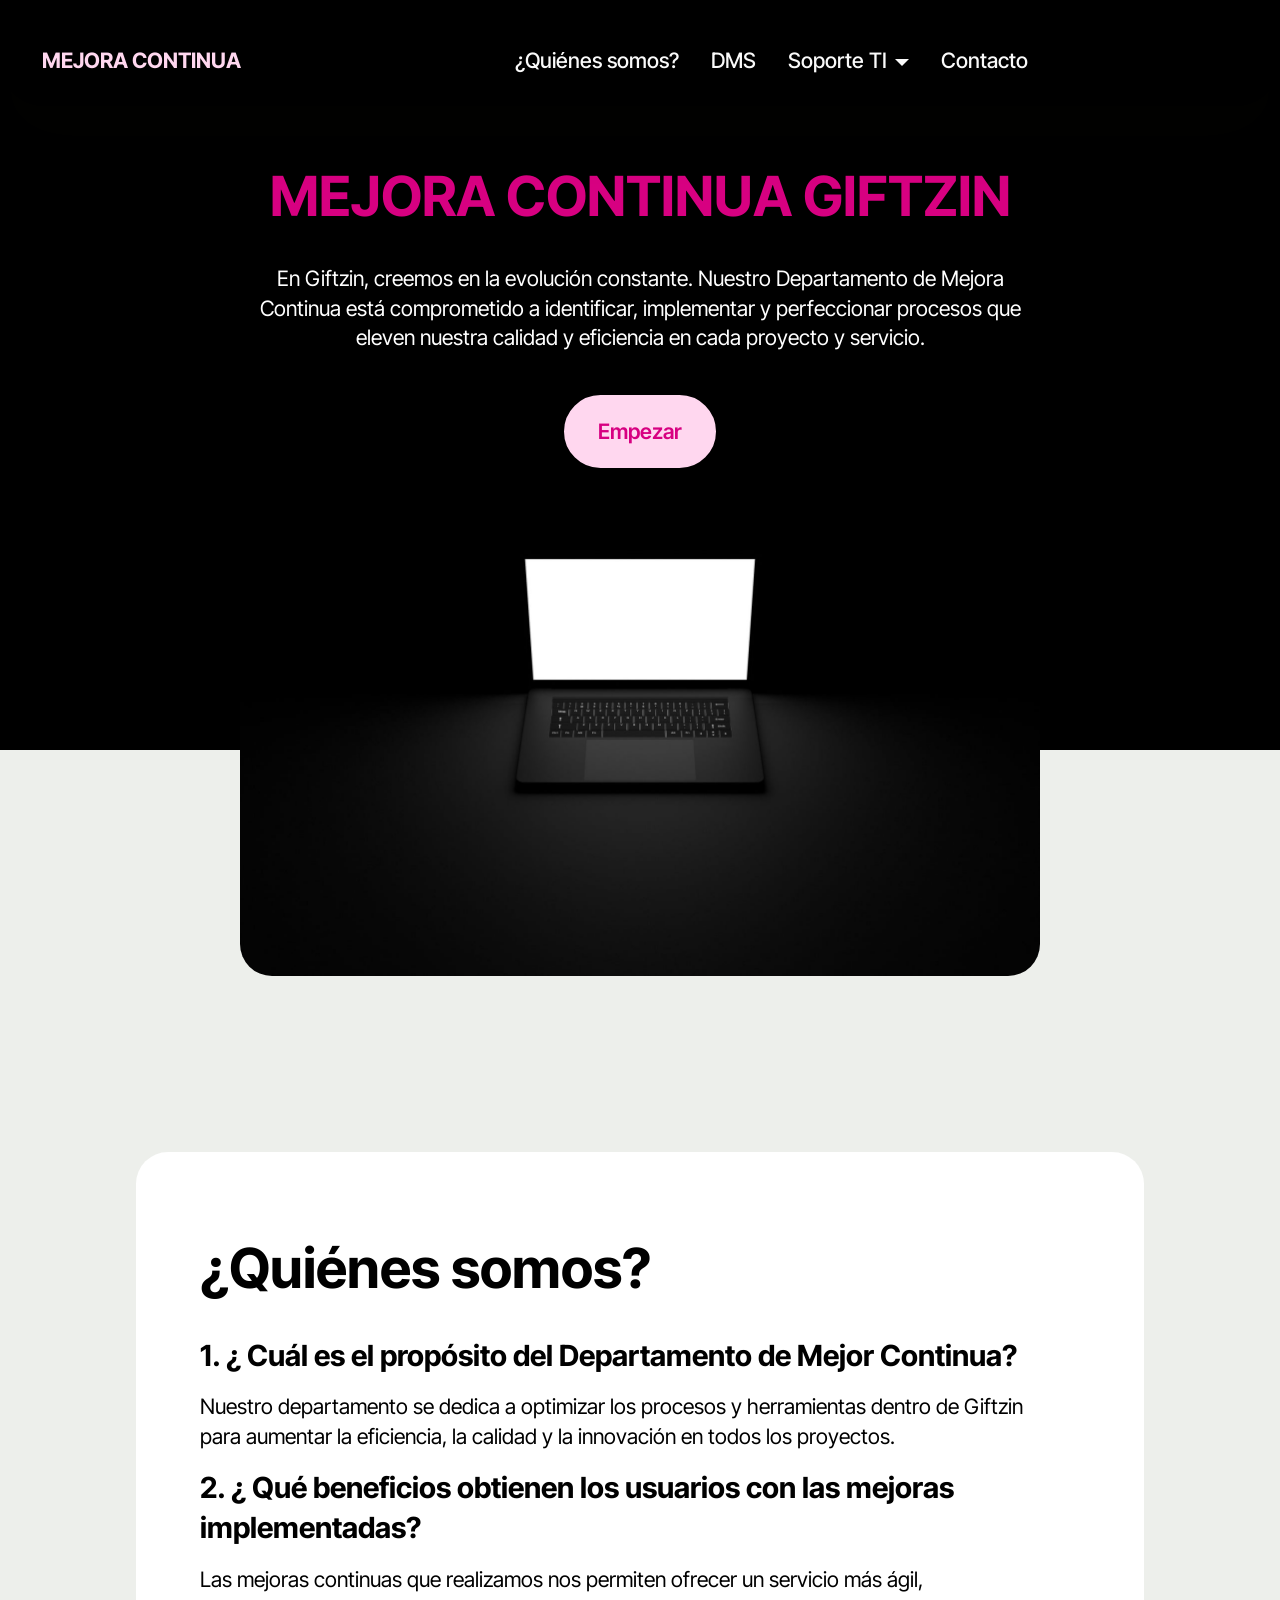
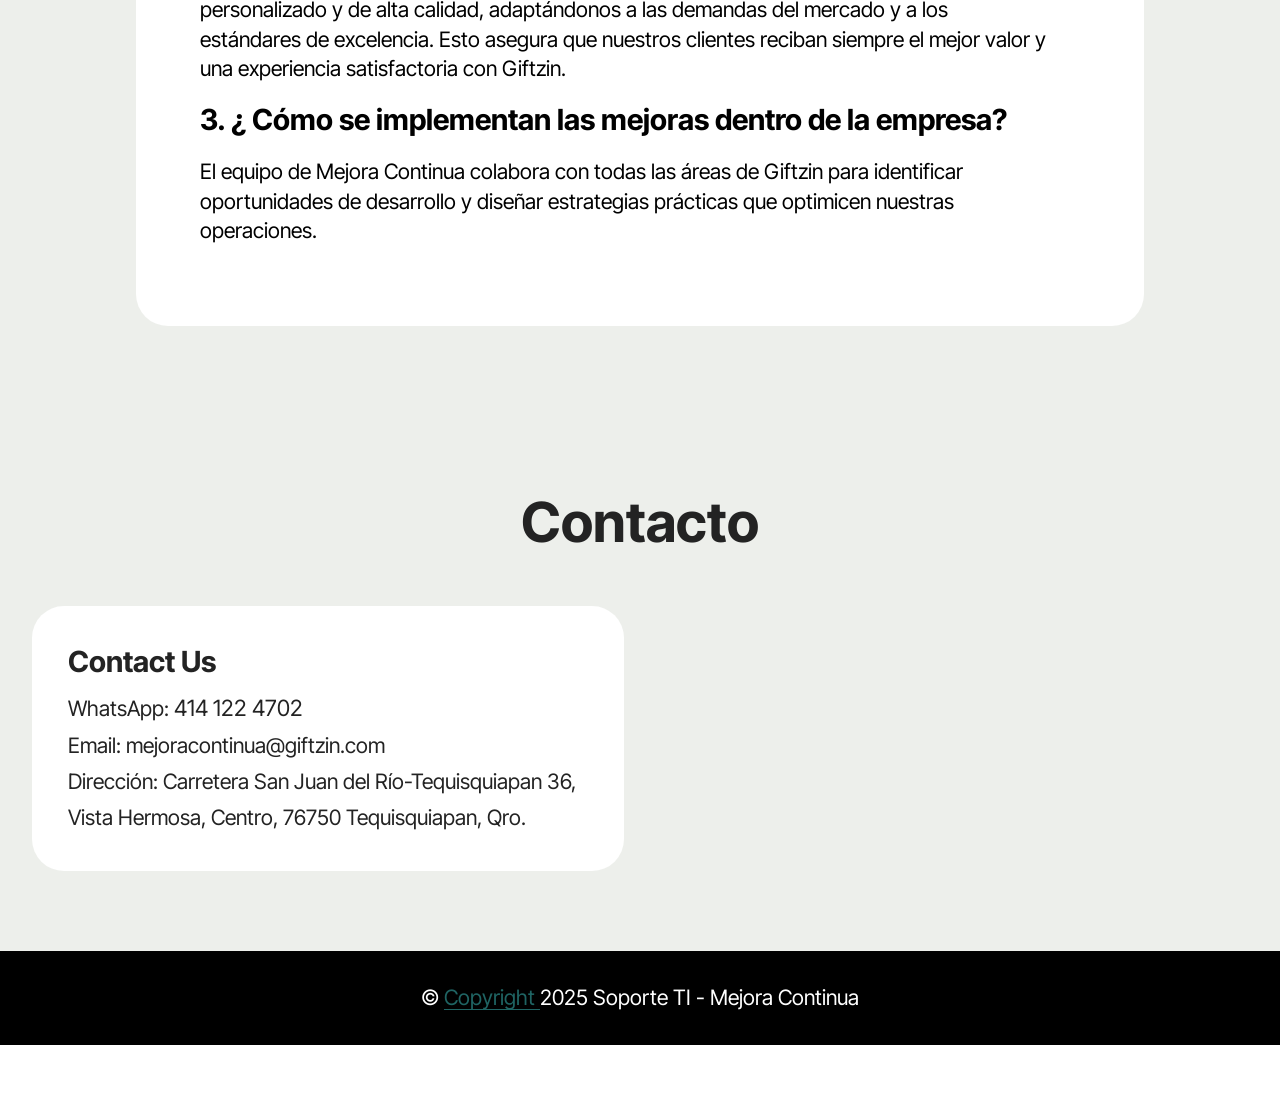
==== commit df5e6cd0: "create github pages" ====
--- a/index.html
+++ b/index.html
@@ -20,7 +20,7 @@
   <link rel="stylesheet" href="assets/theme/css/style.css">
   <link rel="preload" href="https://fonts.googleapis.com/css?family=Inter+Tight:100,200,300,400,500,600,700,800,900,100i,200i,300i,400i,500i,600i,700i,800i,900i&display=swap" as="style" onload="this.onload=null;this.rel='stylesheet'">
   <noscript><link rel="stylesheet" href="https://fonts.googleapis.com/css?family=Inter+Tight:100,200,300,400,500,600,700,800,900,100i,200i,300i,400i,500i,600i,700i,800i,900i&display=swap"></noscript>
-  <link rel="preload" as="style" href="assets/mobirise/css/mbr-additional.css?v=BAjjMp"><link rel="stylesheet" href="assets/mobirise/css/mbr-additional.css?v=BAjjMp" type="text/css">
+  <link rel="preload" as="style" href="assets/mobirise/css/mbr-additional.css?v=omWpVK"><link rel="stylesheet" href="assets/mobirise/css/mbr-additional.css?v=omWpVK" type="text/css">
 
   
   
@@ -46,7 +46,7 @@
 				</div>
 			</button>
 			<div class="collapse navbar-collapse" id="navbarSupportedContent">
-				<ul class="navbar-nav nav-dropdown nav-right" data-app-modern-menu="true"><li class="nav-item"><a class="nav-link link text-white text-primary show display-4" href="index.html#article07-n" aria-expanded="true">¿Quiénes somos?</a></li><li class="nav-item"><a class="nav-link link text-white display-4" href="https://mobiri.se" aria-expanded="false">DMS</a></li><li class="nav-item"><a class="nav-link link text-white show display-4" href="https://mobiri.se" aria-expanded="true">Soporte TI</a></li><li class="nav-item"><a class="nav-link link show text-white text-primary display-4" href="index.html#contacts02-l">Contacto</a></li></ul>
+				<ul class="navbar-nav nav-dropdown nav-right" data-app-modern-menu="true"><li class="nav-item"><a class="nav-link link text-white text-primary show display-4" href="index.html#article07-n">¿Quiénes somos?</a></li><li class="nav-item"><a class="nav-link link text-white text-primary display-4" href="https://mejoracontinuagiftzin.github.io/MCDMS/" aria-expanded="false">DMS</a></li><li class="nav-item dropdown"><a class="nav-link link text-white dropdown-toggle display-4" href="https://mobiri.se" aria-expanded="false" data-toggle="dropdown-submenu" data-bs-toggle="dropdown" data-bs-auto-close="outside">Soporte TI</a><div class="dropdown-menu" aria-labelledby="dropdown-458"><a class="text-white show dropdown-item text-primary display-4" href="https://alejandronetaleex.github.io/loginsoporteti/" target="_blank">Soporte TI Admin</a><a class="text-white show dropdown-item text-primary display-4" href="https://alejandronetaleex.github.io/SoporteTIUserGiftzin/" target="_blank">Soporte TI User</a></div></li><li class="nav-item"><a class="nav-link link show text-white text-primary display-4" href="index.html#contacts02-l">Contacto</a></li></ul>
 				
 				
 			</div>
@@ -175,7 +175,7 @@
             </div>
         </div>
     </div>
-</section><section class="display-7" style="padding: 0;align-items: center;justify-content: center;flex-wrap: wrap;    align-content: center;display: flex;position: relative;height: 4rem;"><a href="https://mobiri.se/3147832" style="flex: 1 1;height: 4rem;position: absolute;width: 100%;z-index: 1;"><img alt="" style="height: 4rem;" src="[data-uri]"></a><p style="margin: 0;text-align: center;" class="display-7">&#8204;</p><a style="z-index:1" href="https://mobirise.com"> Website Building Software</a></section><script src="assets/bootstrap/js/bootstrap.bundle.min.js"></script>  <script src="assets/smoothscroll/smooth-scroll.js"></script>  <script src="assets/ytplayer/index.js"></script>  <script src="assets/dropdown/js/navbar-dropdown.js"></script>  <script src="assets/theme/js/script.js"></script>  
+</section><section class="display-7" style="padding: 0;align-items: center;justify-content: center;flex-wrap: wrap;    align-content: center;display: flex;position: relative;height: 4rem;"><a href="https://mobiri.se/3147832" style="flex: 1 1;height: 4rem;position: absolute;width: 100%;z-index: 1;"><img alt="" style="height: 4rem;" src="[data-uri]"></a><p style="margin: 0;text-align: center;" class="display-7">&#8204;</p><a style="z-index:1" href="https://mobirise.com/builder/ai-website-builder.html">Free AI Website Software</a></section><script src="assets/bootstrap/js/bootstrap.bundle.min.js"></script>  <script src="assets/smoothscroll/smooth-scroll.js"></script>  <script src="assets/ytplayer/index.js"></script>  <script src="assets/dropdown/js/navbar-dropdown.js"></script>  <script src="assets/theme/js/script.js"></script>  
   
   
  <div id="scrollToTop" class="scrollToTop mbr-arrow-up"><a style="text-align: center;"><i class="mbr-arrow-up-icon mbr-arrow-up-icon-cm cm-icon cm-icon-smallarrow-up"></i></a></div>
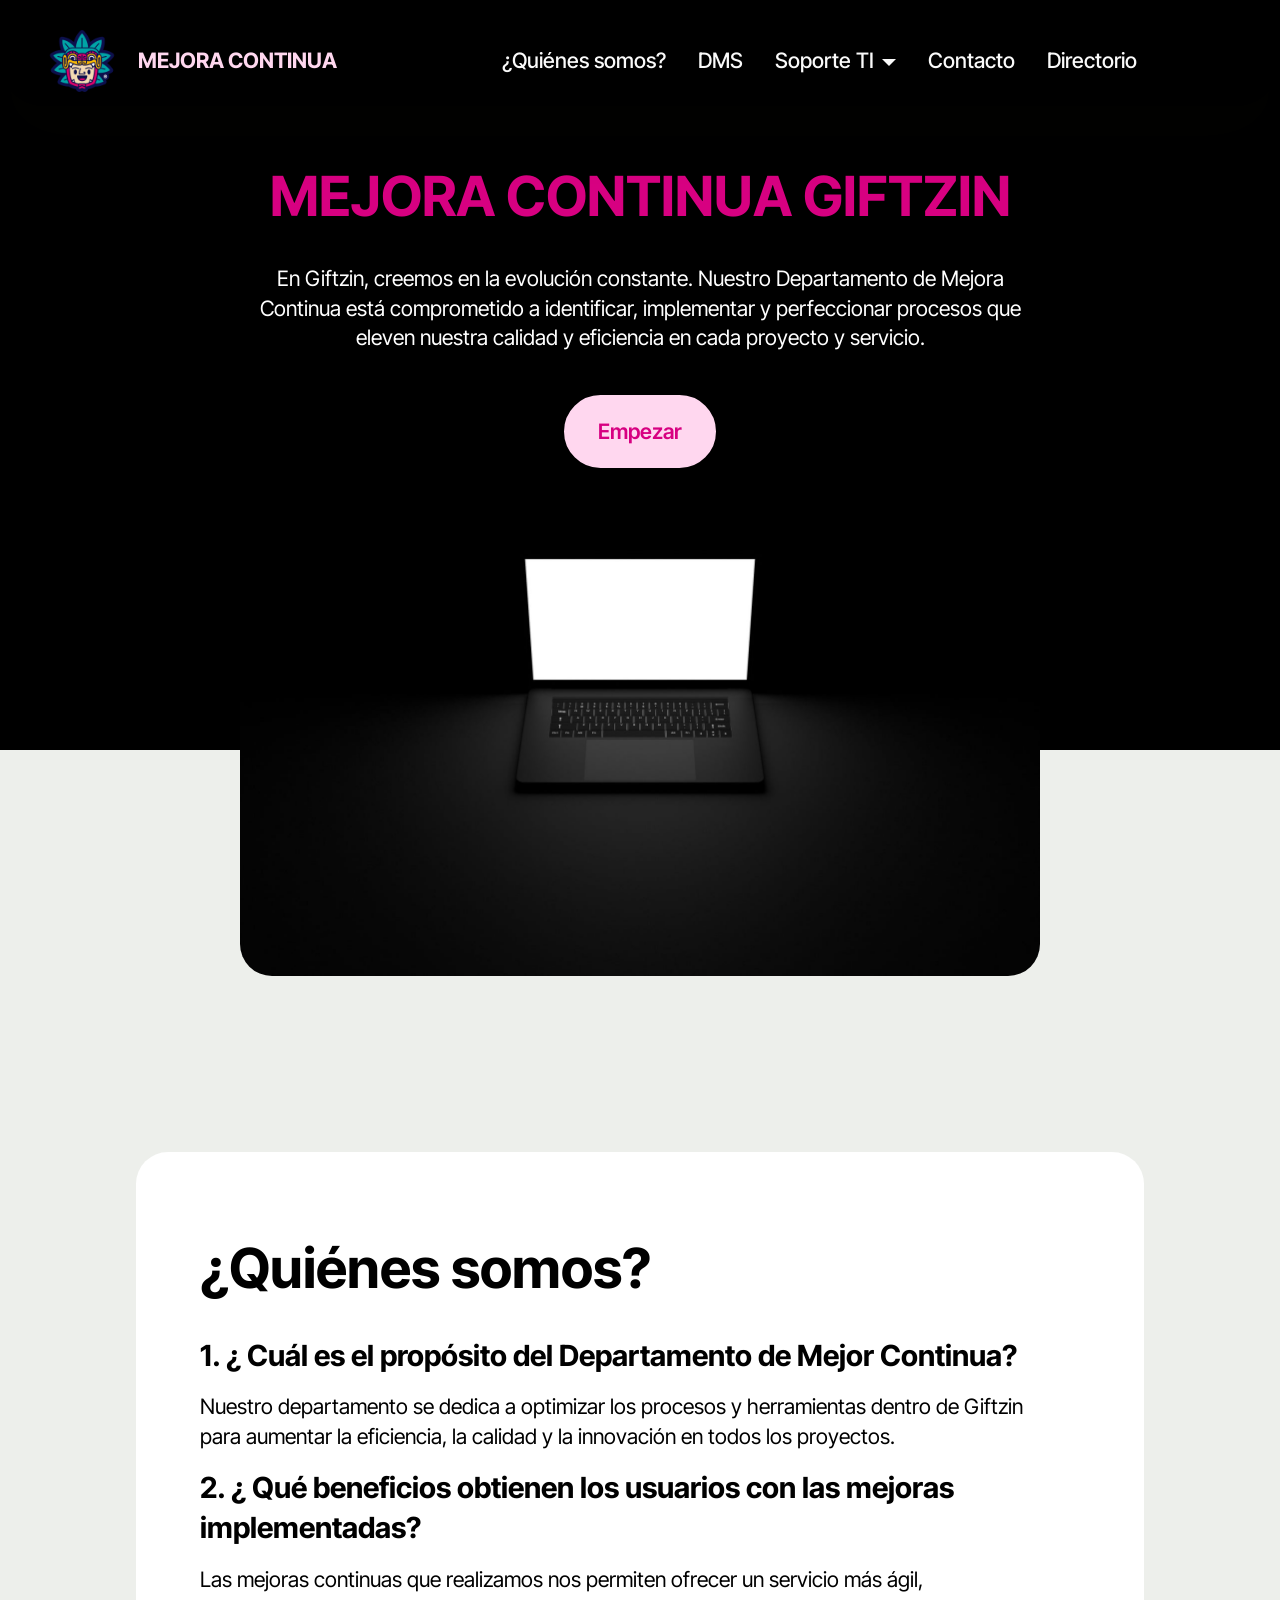
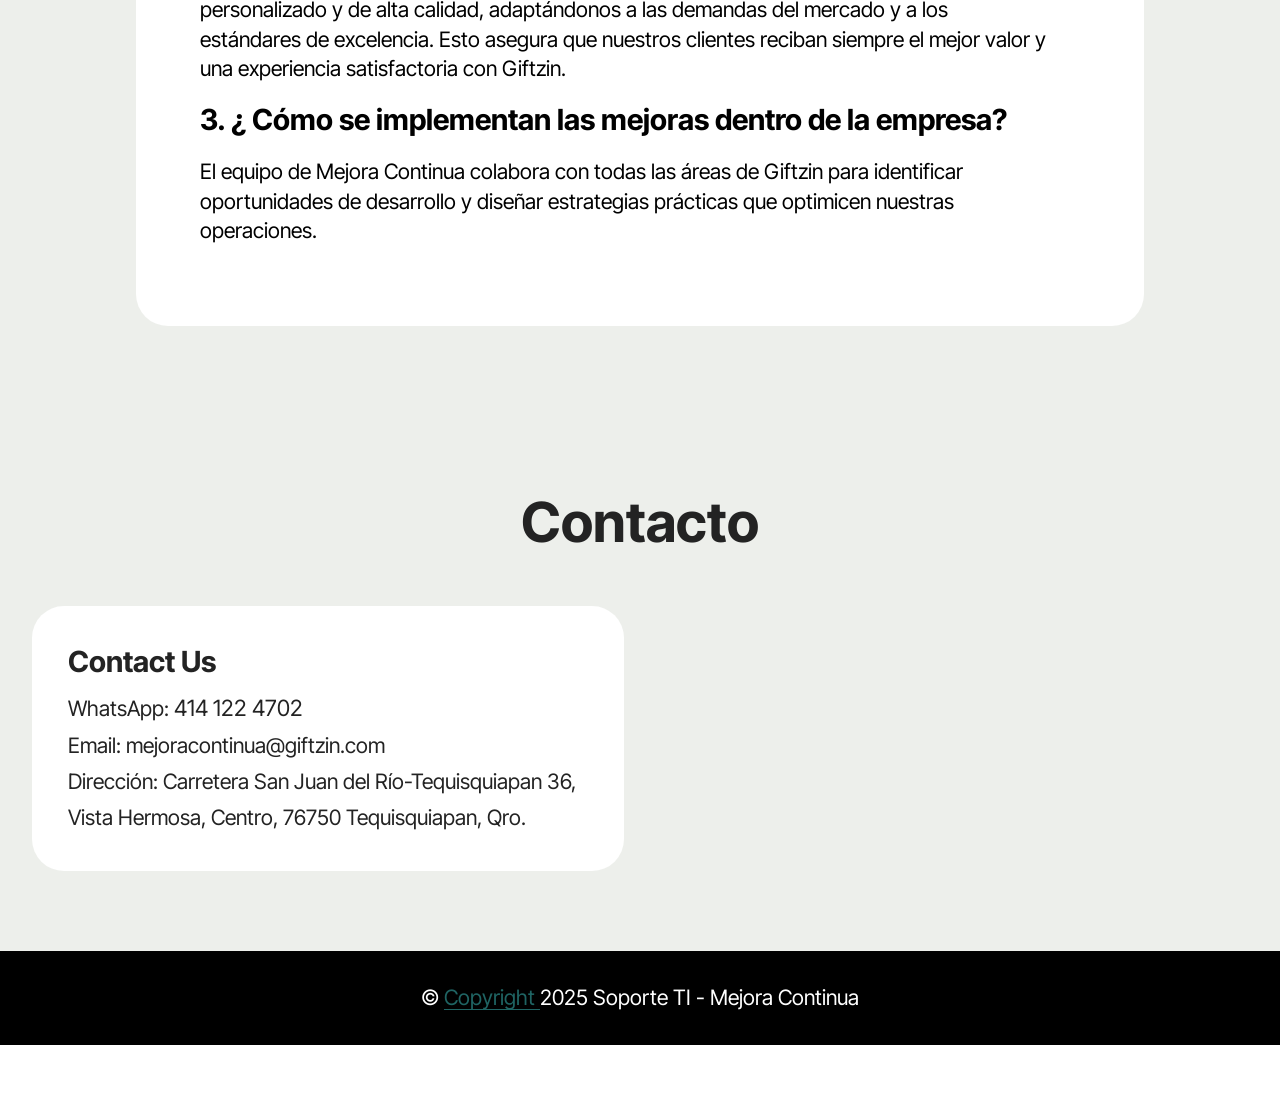
==== commit 0ba36a2c: "create github pages" ====
--- a/index.html
+++ b/index.html
@@ -20,7 +20,7 @@
   <link rel="stylesheet" href="assets/theme/css/style.css">
   <link rel="preload" href="https://fonts.googleapis.com/css?family=Inter+Tight:100,200,300,400,500,600,700,800,900,100i,200i,300i,400i,500i,600i,700i,800i,900i&display=swap" as="style" onload="this.onload=null;this.rel='stylesheet'">
   <noscript><link rel="stylesheet" href="https://fonts.googleapis.com/css?family=Inter+Tight:100,200,300,400,500,600,700,800,900,100i,200i,300i,400i,500i,600i,700i,800i,900i&display=swap"></noscript>
-  <link rel="preload" as="style" href="assets/mobirise/css/mbr-additional.css?v=omWpVK"><link rel="stylesheet" href="assets/mobirise/css/mbr-additional.css?v=omWpVK" type="text/css">
+  <link rel="preload" as="style" href="assets/mobirise/css/mbr-additional.css?v=OQVVja"><link rel="stylesheet" href="assets/mobirise/css/mbr-additional.css?v=OQVVja" type="text/css">
 
   
   
@@ -34,7 +34,11 @@
 	<nav class="navbar navbar-dropdown navbar-fixed-top navbar-expand-lg">
 		<div class="container">
 			<div class="navbar-brand">
-				
+				<span class="navbar-logo">
+					<a href="https://mobiri.se">
+						<img src="assets/images/logo-96x96.png" alt="Mobirise Website Builder" style="height: 5rem;">
+					</a>
+				</span>
 				<span class="navbar-caption-wrap"><a class="navbar-caption text-secondary display-4">MEJORA CONTINUA</a></span>
 			</div>
 			<button class="navbar-toggler" type="button" data-toggle="collapse" data-bs-toggle="collapse" data-target="#navbarSupportedContent" data-bs-target="#navbarSupportedContent" aria-controls="navbarNavAltMarkup" aria-expanded="false" aria-label="Toggle navigation">
@@ -46,7 +50,7 @@
 				</div>
 			</button>
 			<div class="collapse navbar-collapse" id="navbarSupportedContent">
-				<ul class="navbar-nav nav-dropdown nav-right" data-app-modern-menu="true"><li class="nav-item"><a class="nav-link link text-white text-primary show display-4" href="index.html#article07-n">¿Quiénes somos?</a></li><li class="nav-item"><a class="nav-link link text-white text-primary display-4" href="https://mejoracontinuagiftzin.github.io/MCDMS/" aria-expanded="false">DMS</a></li><li class="nav-item dropdown"><a class="nav-link link text-white dropdown-toggle display-4" href="https://mobiri.se" aria-expanded="false" data-toggle="dropdown-submenu" data-bs-toggle="dropdown" data-bs-auto-close="outside">Soporte TI</a><div class="dropdown-menu" aria-labelledby="dropdown-458"><a class="text-white show dropdown-item text-primary display-4" href="https://alejandronetaleex.github.io/loginsoporteti/" target="_blank">Soporte TI Admin</a><a class="text-white show dropdown-item text-primary display-4" href="https://alejandronetaleex.github.io/SoporteTIUserGiftzin/" target="_blank">Soporte TI User</a></div></li><li class="nav-item"><a class="nav-link link show text-white text-primary display-4" href="index.html#contacts02-l">Contacto</a></li></ul>
+				<ul class="navbar-nav nav-dropdown nav-right" data-app-modern-menu="true"><li class="nav-item"><a class="nav-link link text-white text-primary show display-4" href="index.html#article07-n">¿Quiénes somos?</a></li><li class="nav-item"><a class="nav-link link text-white text-primary display-4" href="https://mejoracontinuagiftzin.github.io/MCDMS/" aria-expanded="false">DMS</a></li><li class="nav-item dropdown"><a class="nav-link link text-white dropdown-toggle display-4" href="https://mobiri.se" aria-expanded="false" data-toggle="dropdown-submenu" data-bs-toggle="dropdown" data-bs-auto-close="outside">Soporte TI</a><div class="dropdown-menu" aria-labelledby="dropdown-337"><a class="text-white dropdown-item text-primary display-4" href="https://docs.google.com/forms/d/e/1FAIpQLScKM3vpqnV5g_jiFnWjlTfqEybum1zKxJJAw9XuYOEBduHWBA/viewform" target="_blank">HelpDesk</a><a class="text-white dropdown-item text-primary display-4" href="https://docs.google.com/spreadsheets/d/1TOBV_ngwaiSyJLo2yYcpesSBtLEjJK60fxxVEnA3S5Q/edit?usp=sharing" target="_blank">Accesos</a></div></li><li class="nav-item"><a class="nav-link link show text-white text-primary display-4" href="index.html#contacts02-l">Contacto</a></li><li class="nav-item"><a class="nav-link link show text-white text-primary display-4" href="https://directorio-giftzin.onrender.com" target="_blank">Directorio</a></li></ul>
 				
 				
 			</div>
@@ -65,7 +69,7 @@
 			<div class="col-md-12 content-head">
 				<h1 class="mbr-section-title mbr-fonts-style mb-4 display-2"><strong>MEJORA CONTINUA GIFTZIN</strong></h1>
 				<p class="mbr-text mbr-fonts-style mb-4 display-7">En Giftzin, creemos en la evolución constante. Nuestro Departamento de Mejora Continua está comprometido a identificar, implementar y perfeccionar procesos que eleven nuestra calidad y eficiencia en cada proyecto y servicio.<br></p>
-				<div class="mbr-section-btn mt-3"><a class="btn btn-secondary display-7" href="https://mobiri.se">Empezar</a></div>
+				<div class="mbr-section-btn mt-3"><a class="btn btn-secondary display-7" href="index.html#article07-n">Empezar</a></div>
 			</div>
 		</div>
 		<div class="row mt-5 justify-content-center">
@@ -175,7 +179,7 @@
             </div>
         </div>
     </div>
-</section><section class="display-7" style="padding: 0;align-items: center;justify-content: center;flex-wrap: wrap;    align-content: center;display: flex;position: relative;height: 4rem;"><a href="https://mobiri.se/3147832" style="flex: 1 1;height: 4rem;position: absolute;width: 100%;z-index: 1;"><img alt="" style="height: 4rem;" src="[data-uri]"></a><p style="margin: 0;text-align: center;" class="display-7">&#8204;</p><a style="z-index:1" href="https://mobirise.com/builder/ai-website-builder.html">Free AI Website Software</a></section><script src="assets/bootstrap/js/bootstrap.bundle.min.js"></script>  <script src="assets/smoothscroll/smooth-scroll.js"></script>  <script src="assets/ytplayer/index.js"></script>  <script src="assets/dropdown/js/navbar-dropdown.js"></script>  <script src="assets/theme/js/script.js"></script>  
+</section><section class="display-7" style="padding: 0;align-items: center;justify-content: center;flex-wrap: wrap;    align-content: center;display: flex;position: relative;height: 4rem;"><a href="https://mobiri.se/3147832" style="flex: 1 1;height: 4rem;position: absolute;width: 100%;z-index: 1;"><img alt="" style="height: 4rem;" src="[data-uri]"></a><p style="margin: 0;text-align: center;" class="display-7">&#8204;</p><a style="z-index:1" href="https://mobirise.com"> Website Building Software</a></section><script src="assets/bootstrap/js/bootstrap.bundle.min.js"></script>  <script src="assets/smoothscroll/smooth-scroll.js"></script>  <script src="assets/ytplayer/index.js"></script>  <script src="assets/dropdown/js/navbar-dropdown.js"></script>  <script src="assets/theme/js/script.js"></script>  
   
   
  <div id="scrollToTop" class="scrollToTop mbr-arrow-up"><a style="text-align: center;"><i class="mbr-arrow-up-icon mbr-arrow-up-icon-cm cm-icon cm-icon-smallarrow-up"></i></a></div>
--- a/assets/mobirise/css/mbr-additional.css
+++ b/assets/mobirise/css/mbr-additional.css
@@ -881,11 +881,6 @@
 .cid-upVINcg5N7 .navbar-caption {
   padding-left: 1rem;
   padding-right: .5rem;
-}
-@media (min-width: 767px) {
-  .cid-upVINcg5N7 .navbar-caption {
-    padding-left: 2rem;
-  }
 }
 @media (max-width: 767px) {
   .cid-upVINcg5N7 .nav-dropdown {
@@ -1004,6 +999,11 @@
 .cid-upVINcg5N7 .navbar.collapsed.opened .dropdown-menu {
   top: 0;
 }
+@media (min-width: 992px) {
+  .cid-upVINcg5N7 .navbar.collapsed.opened:not(.navbar-short) .navbar-collapse {
+    max-height: calc(98.5vh - 5rem);
+  }
+}
 .cid-upVINcg5N7 .navbar.collapsed .dropdown-menu .dropdown-submenu {
   left: 0 !important;
 }
@@ -1600,11 +1600,6 @@
 .cid-upYDsikl77 .navbar-caption {
   padding-left: 1rem;
   padding-right: .5rem;
-}
-@media (min-width: 767px) {
-  .cid-upYDsikl77 .navbar-caption {
-    padding-left: 2rem;
-  }
 }
 @media (max-width: 767px) {
   .cid-upYDsikl77 .nav-dropdown {
@@ -1723,6 +1718,11 @@
 .cid-upYDsikl77 .navbar.collapsed.opened .dropdown-menu {
   top: 0;
 }
+@media (min-width: 992px) {
+  .cid-upYDsikl77 .navbar.collapsed.opened:not(.navbar-short) .navbar-collapse {
+    max-height: calc(98.5vh - 5rem);
+  }
+}
 .cid-upYDsikl77 .navbar.collapsed .dropdown-menu .dropdown-submenu {
   left: 0 !important;
 }
--- a/assets/mobirise/css/mbr-additional.css
+++ b/assets/mobirise/css/mbr-additional.css
@@ -881,11 +881,6 @@
 .cid-upVINcg5N7 .navbar-caption {
   padding-left: 1rem;
   padding-right: .5rem;
-}
-@media (min-width: 767px) {
-  .cid-upVINcg5N7 .navbar-caption {
-    padding-left: 2rem;
-  }
 }
 @media (max-width: 767px) {
   .cid-upVINcg5N7 .nav-dropdown {
@@ -1004,6 +999,11 @@
 .cid-upVINcg5N7 .navbar.collapsed.opened .dropdown-menu {
   top: 0;
 }
+@media (min-width: 992px) {
+  .cid-upVINcg5N7 .navbar.collapsed.opened:not(.navbar-short) .navbar-collapse {
+    max-height: calc(98.5vh - 5rem);
+  }
+}
 .cid-upVINcg5N7 .navbar.collapsed .dropdown-menu .dropdown-submenu {
   left: 0 !important;
 }
@@ -1600,11 +1600,6 @@
 .cid-upYDsikl77 .navbar-caption {
   padding-left: 1rem;
   padding-right: .5rem;
-}
-@media (min-width: 767px) {
-  .cid-upYDsikl77 .navbar-caption {
-    padding-left: 2rem;
-  }
 }
 @media (max-width: 767px) {
   .cid-upYDsikl77 .nav-dropdown {
@@ -1723,6 +1718,11 @@
 .cid-upYDsikl77 .navbar.collapsed.opened .dropdown-menu {
   top: 0;
 }
+@media (min-width: 992px) {
+  .cid-upYDsikl77 .navbar.collapsed.opened:not(.navbar-short) .navbar-collapse {
+    max-height: calc(98.5vh - 5rem);
+  }
+}
 .cid-upYDsikl77 .navbar.collapsed .dropdown-menu .dropdown-submenu {
   left: 0 !important;
 }
